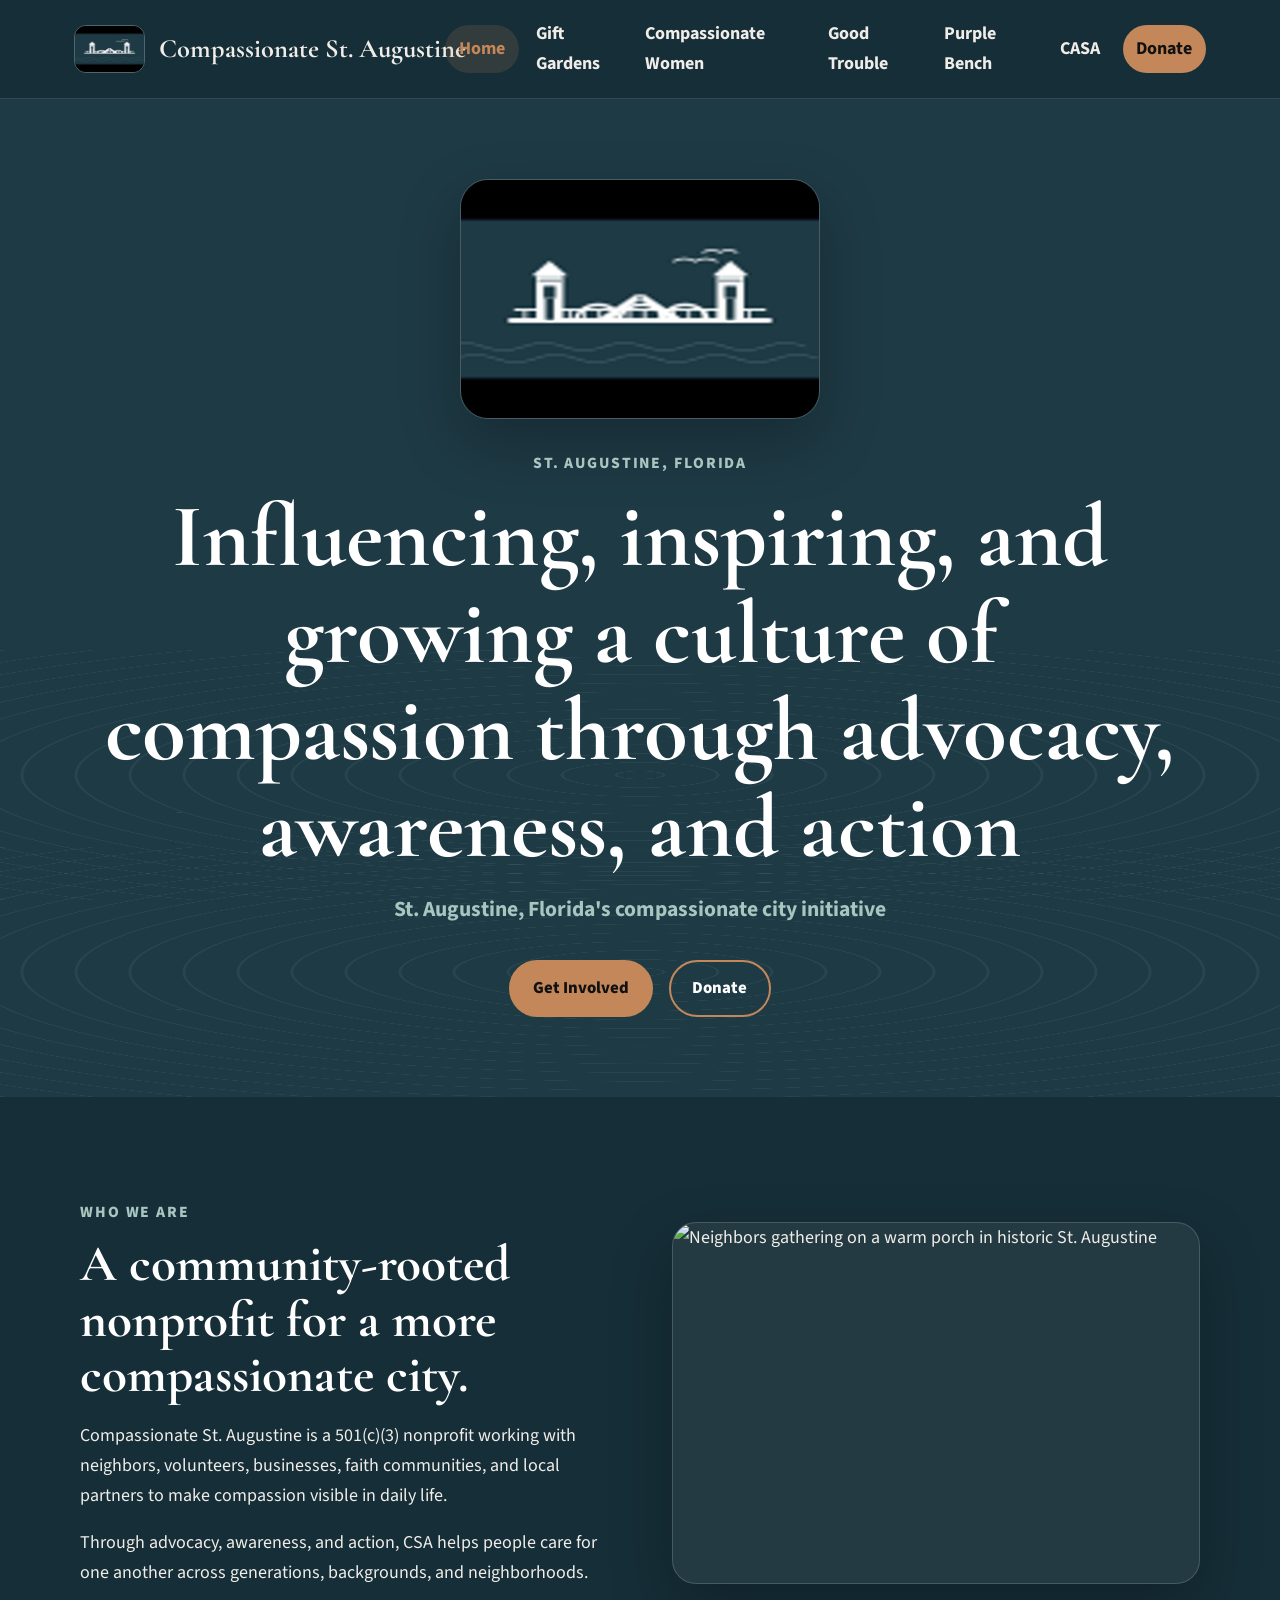
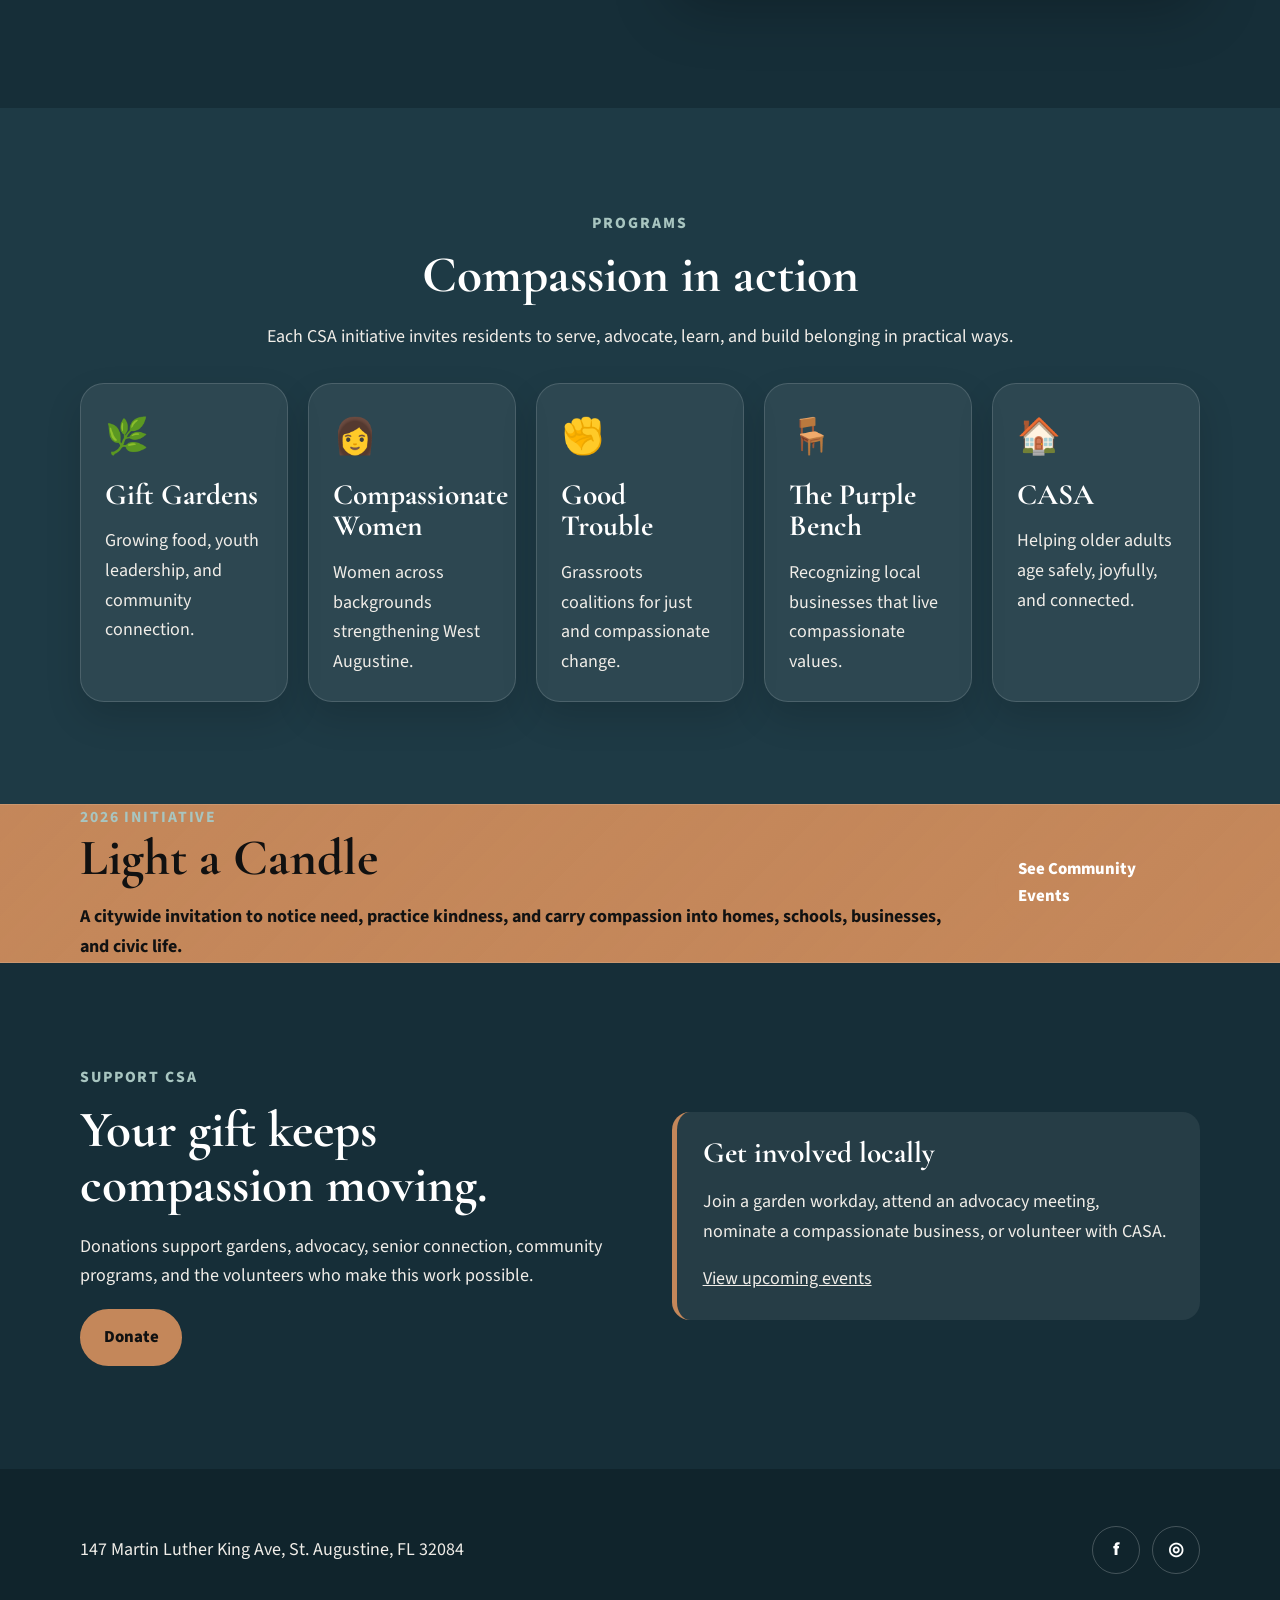
==== index.html @ 63dfb44f "Build CSA multi-page website Co-authored-by: sundasfatima0623-cyber <sundasfatima0623-cyber@users.no" ====
<!DOCTYPE html>
<html lang="en">
<head>
  <meta charset="UTF-8">
  <meta name="viewport" content="width=device-width, initial-scale=1.0">
  <meta name="description" content="Compassionate St. Augustine grows a culture of compassion through advocacy, awareness, and action in St. Augustine, Florida.">
  <title>Compassionate St. Augustine</title>
  <link rel="stylesheet" href="style.css">
</head>
<body>
  <header class="site-header">
    <nav class="nav" aria-label="Primary navigation">
      <a class="brand" href="index.html" aria-label="Compassionate St. Augustine home">
        <img src="assets/logo.jpeg" alt="Compassionate St. Augustine Bridge of Lions logo">
        <span>Compassionate St. Augustine</span>
      </a>
      <button class="nav-toggle" type="button" aria-expanded="false" aria-controls="primary-menu" aria-label="Open navigation menu">
        <span></span>
      </button>
      <ul class="nav-links" id="primary-menu">
        <li><a class="active" href="index.html" aria-current="page">Home</a></li>
        <li><a href="gift-gardens.html">Gift Gardens</a></li>
        <li><a href="compassionate-women.html">Compassionate Women</a></li>
        <li><a href="good-trouble.html">Good Trouble</a></li>
        <li><a href="purple-bench.html">Purple Bench</a></li>
        <li><a href="casa.html">CASA</a></li>
        <li><a class="donate-link" href="#donate">Donate</a></li>
      </ul>
    </nav>
  </header>

  <main>
    <section class="hero">
      <div class="hero-content fade-in" data-animate>
        <img class="hero-logo" src="assets/logo.jpeg" alt="White Bridge of Lions illustration for Compassionate St. Augustine">
        <p class="eyebrow">St. Augustine, Florida</p>
        <h1>Influencing, inspiring, and growing a culture of compassion through advocacy, awareness, and action</h1>
        <p class="subheading">St. Augustine, Florida's compassionate city initiative</p>
        <div class="button-row">
          <a class="button" href="#programs">Get Involved</a>
          <a class="button secondary" href="#donate">Donate</a>
        </div>
      </div>
    </section>

    <section class="section alt" id="about">
      <div class="section-inner two-column">
        <div class="fade-in" data-animate>
          <p class="eyebrow">Who We Are</p>
          <h2>A community-rooted nonprofit for a more compassionate city.</h2>
          <p>Compassionate St. Augustine is a 501(c)(3) nonprofit working with neighbors, volunteers, businesses, faith communities, and local partners to make compassion visible in daily life.</p>
          <p>Through advocacy, awareness, and action, CSA helps people care for one another across generations, backgrounds, and neighborhoods.</p>
        </div>
        <div class="photo-card fade-in" data-animate>
          <img src="https://picsum.photos/seed/st-augustine-porch/900/720" alt="Neighbors gathering on a warm porch in historic St. Augustine">
        </div>
      </div>
    </section>

    <section class="section" id="programs">
      <div class="section-inner">
        <div class="section-header center fade-in" data-animate>
          <p class="eyebrow">Programs</p>
          <h2>Compassion in action</h2>
          <p>Each CSA initiative invites residents to serve, advocate, learn, and build belonging in practical ways.</p>
        </div>
        <div class="card-grid program-grid">
          <a class="card fade-in" data-animate href="gift-gardens.html">
            <span class="icon" aria-hidden="true">🌿</span>
            <h3>Gift Gardens</h3>
            <p>Growing food, youth leadership, and community connection.</p>
          </a>
          <a class="card fade-in" data-animate href="compassionate-women.html">
            <span class="icon" aria-hidden="true">👩</span>
            <h3>Compassionate Women</h3>
            <p>Women across backgrounds strengthening West Augustine.</p>
          </a>
          <a class="card fade-in" data-animate href="good-trouble.html">
            <span class="icon" aria-hidden="true">✊</span>
            <h3>Good Trouble</h3>
            <p>Grassroots coalitions for just and compassionate change.</p>
          </a>
          <a class="card fade-in" data-animate href="purple-bench.html">
            <span class="icon" aria-hidden="true">🪑</span>
            <h3>The Purple Bench</h3>
            <p>Recognizing local businesses that live compassionate values.</p>
          </a>
          <a class="card fade-in" data-animate href="casa.html">
            <span class="icon" aria-hidden="true">🏠</span>
            <h3>CASA</h3>
            <p>Helping older adults age safely, joyfully, and connected.</p>
          </a>
        </div>
      </div>
    </section>

    <section class="banner ripple" aria-labelledby="candle-title">
      <div class="section-inner">
        <div>
          <p class="eyebrow">2026 Initiative</p>
          <h2 id="candle-title">Light a Candle</h2>
          <p>A citywide invitation to notice need, practice kindness, and carry compassion into homes, schools, businesses, and civic life.</p>
        </div>
        <a class="button secondary" href="events.html">See Community Events</a>
      </div>
    </section>

    <section class="section alt" id="donate">
      <div class="section-inner two-column">
        <div class="fade-in" data-animate>
          <p class="eyebrow">Support CSA</p>
          <h2>Your gift keeps compassion moving.</h2>
          <p>Donations support gardens, advocacy, senior connection, community programs, and the volunteers who make this work possible.</p>
          <a class="button" href="mailto:info@compassionatestaugustine.org?subject=I%20would%20like%20to%20donate">Donate</a>
        </div>
        <div class="info-panel fade-in" data-animate>
          <h3>Get involved locally</h3>
          <p>Join a garden workday, attend an advocacy meeting, nominate a compassionate business, or volunteer with CASA.</p>
          <a href="events.html">View upcoming events</a>
        </div>
      </div>
    </section>
  </main>

  <footer class="site-footer">
    <div class="footer-inner">
      <p>147 Martin Luther King Ave, St. Augustine, FL 32084</p>
      <div class="social-links" aria-label="Social media links">
        <a href="https://www.facebook.com/" aria-label="Facebook">f</a>
        <a href="https://www.instagram.com/" aria-label="Instagram">◎</a>
      </div>
    </div>
  </footer>

  <script src="script.js"></script>
</body>
</html>
---- style.css ----
@import url("https://fonts.googleapis.com/css2?family=Cormorant+Garamond:wght@600;700&family=Source+Sans+3:wght@400;600;700&display=swap");

:root {
  --primary: #1E3A45;
  --white: #FFFFFF;
  --accent-warm: #C4875A;
  --accent-light: #A8C5C0;
  --text-on-dark: #F0EDE8;
  --alternate: #162E38;
  --shadow: 0 24px 60px rgba(0, 0, 0, 0.25);
  --radius: 24px;
}

* {
  box-sizing: border-box;
}

html {
  scroll-behavior: smooth;
}

body {
  margin: 0;
  background: var(--primary);
  color: var(--text-on-dark);
  font-family: "Source Sans 3", Arial, sans-serif;
  font-size: 18px;
  line-height: 1.65;
}

body.nav-open {
  overflow: hidden;
}

img {
  display: block;
  max-width: 100%;
}

a {
  color: inherit;
}

a:focus-visible,
button:focus-visible {
  outline: 3px solid var(--accent-light);
  outline-offset: 4px;
}

.site-header {
  position: sticky;
  top: 0;
  z-index: 20;
  border-bottom: 1px solid rgba(255, 255, 255, 0.12);
  background: rgba(22, 46, 56, 0.94);
  backdrop-filter: blur(14px);
}

.nav {
  display: flex;
  align-items: center;
  justify-content: space-between;
  gap: 1.25rem;
  max-width: 1180px;
  min-height: 84px;
  margin: 0 auto;
  padding: 0.75rem 1.5rem;
}

.brand {
  display: inline-flex;
  align-items: center;
  gap: 0.85rem;
  min-width: 0;
  text-decoration: none;
}

.brand img {
  width: 72px;
  height: 48px;
  border: 1px solid rgba(255, 255, 255, 0.26);
  border-radius: 12px;
  object-fit: cover;
}

.brand span {
  font-family: "Cormorant Garamond", Georgia, serif;
  font-size: clamp(1.25rem, 2.2vw, 1.65rem);
  font-weight: 700;
  line-height: 1;
  white-space: nowrap;
}

.nav-toggle {
  display: none;
  min-width: 52px;
  min-height: 52px;
  border: 1px solid rgba(255, 255, 255, 0.24);
  border-radius: 999px;
  background: transparent;
  color: var(--white);
  cursor: pointer;
}

.nav-toggle span,
.nav-toggle::before,
.nav-toggle::after {
  display: block;
  width: 24px;
  height: 2px;
  margin: 5px auto;
  background: currentColor;
  content: "";
  transition: transform 180ms ease, opacity 180ms ease;
}

.nav-open .nav-toggle span {
  opacity: 0;
}

.nav-open .nav-toggle::before {
  transform: translateY(7px) rotate(45deg);
}

.nav-open .nav-toggle::after {
  transform: translateY(-7px) rotate(-45deg);
}

.nav-links {
  display: flex;
  align-items: center;
  justify-content: flex-end;
  gap: 0.25rem;
  margin: 0;
  padding: 0;
  list-style: none;
}

.nav-links a {
  display: inline-flex;
  align-items: center;
  min-height: 48px;
  padding: 0.45rem 0.85rem;
  border-radius: 999px;
  color: var(--text-on-dark);
  font-weight: 700;
  text-decoration: none;
  transition: background 180ms ease, color 180ms ease;
}

.nav-links a:hover,
.nav-links a.active {
  background: rgba(196, 135, 90, 0.16);
  color: var(--accent-warm);
}

.nav-links a.donate-link {
  margin-left: 0.35rem;
  background: var(--accent-warm);
  color: #111;
}

.nav-links a.donate-link:hover,
.nav-links a.donate-link.active {
  background: var(--accent-light);
  color: #10242c;
}

.hero,
.page-hero {
  position: relative;
  overflow: hidden;
  isolation: isolate;
}

.hero::before,
.page-hero::before,
.ripple::before {
  position: absolute;
  inset: auto -10% 0;
  z-index: -1;
  height: 250px;
  background:
    radial-gradient(ellipse at 20% 65%, rgba(168, 197, 192, 0.22) 0 2px, transparent 3px),
    repeating-radial-gradient(ellipse at center, transparent 0 22px, rgba(168, 197, 192, 0.13) 23px 25px, transparent 26px 54px);
  opacity: 0.6;
  content: "";
}

.hero {
  min-height: calc(100vh - 84px);
  display: grid;
  place-items: center;
  padding: 5rem 1.5rem;
  text-align: center;
}

.hero-content,
.page-hero-content,
.section-inner {
  width: min(1120px, calc(100% - 2rem));
  margin: 0 auto;
}

.hero-logo {
  width: min(360px, 76vw);
  margin: 0 auto 2rem;
  border: 1px solid rgba(255, 255, 255, 0.18);
  border-radius: 28px;
  box-shadow: var(--shadow);
}

h1,
h2,
h3 {
  margin: 0 0 1rem;
  color: var(--white);
  font-family: "Cormorant Garamond", Georgia, serif;
  font-weight: 700;
  line-height: 1.08;
}

h1 {
  font-size: clamp(2.75rem, 7vw, 6rem);
}

h2 {
  font-size: clamp(2.15rem, 4vw, 3.6rem);
}

h3 {
  font-size: clamp(1.45rem, 2.3vw, 2rem);
}

.eyebrow {
  margin: 0 0 0.75rem;
  color: var(--accent-light);
  font-size: 0.98rem;
  font-weight: 800;
  letter-spacing: 0.12em;
  text-transform: uppercase;
}

.lead {
  max-width: 820px;
  margin: 0 auto 1.5rem;
  font-size: clamp(1.2rem, 2.1vw, 1.55rem);
}

.subheading {
  margin: 0 auto 2rem;
  color: var(--accent-light);
  font-size: clamp(1.1rem, 2vw, 1.35rem);
  font-weight: 700;
}

.button-row {
  display: flex;
  flex-wrap: wrap;
  justify-content: center;
  gap: 1rem;
}

.button {
  display: inline-flex;
  align-items: center;
  justify-content: center;
  min-height: 52px;
  padding: 0.8rem 1.35rem;
  border: 2px solid var(--accent-warm);
  border-radius: 999px;
  background: var(--accent-warm);
  color: #111;
  font-size: 1.05rem;
  font-weight: 800;
  text-decoration: none;
  transition: transform 180ms ease, background 180ms ease, border-color 180ms ease;
}

.button:hover {
  transform: translateY(-2px);
  background: #d49769;
  border-color: #d49769;
}

.button.secondary {
  background: transparent;
  color: var(--white);
}

.button.secondary:hover {
  background: rgba(196, 135, 90, 0.14);
}

.section {
  position: relative;
  padding: clamp(4rem, 8vw, 7rem) 0;
}

.section.alt {
  background: var(--alternate);
}

.section-header {
  max-width: 780px;
  margin-bottom: 2rem;
}

.section-header.center {
  margin-inline: auto;
  text-align: center;
}

.two-column {
  display: grid;
  grid-template-columns: 1fr 1fr;
  gap: clamp(2rem, 5vw, 4rem);
  align-items: center;
}

.photo-card {
  overflow: hidden;
  min-height: 360px;
  border: 1px solid rgba(255, 255, 255, 0.16);
  border-radius: var(--radius);
  background: rgba(255, 255, 255, 0.06);
  box-shadow: var(--shadow);
}

.photo-card img {
  width: 100%;
  height: 100%;
  min-height: 360px;
  object-fit: cover;
}

.card-grid {
  display: grid;
  grid-template-columns: repeat(3, minmax(0, 1fr));
  gap: 1.25rem;
}

.program-grid {
  grid-template-columns: repeat(5, minmax(0, 1fr));
}

.card {
  display: block;
  min-height: 100%;
  padding: 1.5rem;
  border: 1px solid rgba(255, 255, 255, 0.14);
  border-radius: var(--radius);
  background: rgba(255, 255, 255, 0.065);
  color: var(--text-on-dark);
  text-decoration: none;
  box-shadow: 0 16px 36px rgba(0, 0, 0, 0.14);
  transition: transform 180ms ease, border-color 180ms ease, background 180ms ease;
}

.card:hover {
  transform: translateY(-4px);
  border-color: rgba(196, 135, 90, 0.75);
  background: rgba(255, 255, 255, 0.1);
}

.card .icon,
.stat-card .icon {
  display: block;
  margin-bottom: 0.75rem;
  font-size: 2.2rem;
}

.card p,
.stat-card p {
  margin: 0;
}

.banner {
  border-block: 1px solid rgba(255, 255, 255, 0.12);
  background:
    linear-gradient(135deg, rgba(196, 135, 90, 0.95), rgba(196, 135, 90, 0.72)),
    var(--accent-warm);
  color: #121212;
}

.banner .section-inner {
  display: flex;
  align-items: center;
  justify-content: space-between;
  gap: 2rem;
}

.banner h2,
.banner h3 {
  color: #111;
}

.banner p {
  margin: 0;
  font-weight: 700;
}

.page-hero {
  padding: clamp(5rem, 10vw, 8rem) 0;
  background:
    linear-gradient(rgba(30, 58, 69, 0.76), rgba(30, 58, 69, 0.92)),
    var(--hero-image, url("https://picsum.photos/seed/st-augustine/1600/900")) center / cover;
}

.page-hero-content {
  max-width: 980px;
}

.page-hero .lead {
  margin-left: 0;
}

.list {
  display: grid;
  gap: 0.85rem;
  margin: 1.5rem 0 0;
  padding: 0;
  list-style: none;
}

.list li {
  padding-left: 1.8rem;
  position: relative;
}

.list li::before {
  position: absolute;
  left: 0;
  color: var(--accent-warm);
  content: "•";
  font-size: 1.5rem;
  line-height: 1;
}

.info-panel {
  padding: 1.6rem;
  border-left: 5px solid var(--accent-warm);
  border-radius: 18px;
  background: rgba(255, 255, 255, 0.07);
}

.stat-grid {
  display: grid;
  grid-template-columns: repeat(3, minmax(0, 1fr));
  gap: 1.25rem;
  margin-top: 2rem;
}

.stat-card {
  padding: 1.7rem;
  border: 1px solid rgba(168, 197, 192, 0.34);
  border-radius: var(--radius);
  background: rgba(22, 46, 56, 0.8);
  text-align: center;
}

.event-list {
  display: grid;
  gap: 1.25rem;
}

.event {
  display: grid;
  grid-template-columns: minmax(120px, 180px) 1fr auto;
  gap: 1.25rem;
  align-items: center;
  padding: 1.5rem;
  border: 1px solid rgba(255, 255, 255, 0.14);
  border-radius: var(--radius);
  background: rgba(255, 255, 255, 0.065);
}

.event-date {
  color: var(--accent-light);
  font-weight: 800;
  text-transform: uppercase;
}

.event h3 {
  margin-bottom: 0.35rem;
}

.event-time {
  color: var(--white);
  font-weight: 800;
}

.event p {
  margin: 0.2rem 0;
}

.event .button {
  white-space: nowrap;
}

.donor-tier {
  border-top: 4px solid var(--accent-warm);
}

.warm-note {
  padding: 1.25rem;
  border: 1px solid rgba(196, 135, 90, 0.4);
  border-radius: 18px;
  background: rgba(196, 135, 90, 0.12);
}

.list-inline {
  display: flex;
  flex-wrap: wrap;
  gap: 0.75rem;
  margin: 1rem 0 0;
  padding: 0;
  list-style: none;
}

.list-inline li {
  padding: 0.55rem 0.85rem;
  border: 1px solid rgba(168, 197, 192, 0.32);
  border-radius: 999px;
  color: var(--white);
  font-weight: 700;
}

.site-footer {
  padding: 3rem 1.5rem;
  background: #10242c;
  color: var(--text-on-dark);
}

.footer-inner {
  display: flex;
  align-items: center;
  justify-content: space-between;
  gap: 1.5rem;
  width: min(1120px, 100%);
  margin: 0 auto;
}

.social-links {
  display: flex;
  gap: 0.75rem;
}

.social-links a {
  display: inline-flex;
  align-items: center;
  justify-content: center;
  width: 48px;
  height: 48px;
  border: 1px solid rgba(255, 255, 255, 0.22);
  border-radius: 50%;
  color: var(--white);
  font-weight: 800;
  text-decoration: none;
}

.social-links a:hover {
  background: var(--accent-warm);
  color: #111;
}

.fade-in {
  opacity: 0;
  transform: translateY(24px);
  transition: opacity 700ms ease, transform 700ms ease;
}

.fade-in.visible {
  opacity: 1;
  transform: translateY(0);
}

@media (prefers-reduced-motion: reduce) {
  *,
  *::before,
  *::after {
    scroll-behavior: auto !important;
    transition: none !important;
  }

  .fade-in {
    opacity: 1;
    transform: none;
  }
}

@media (max-width: 1080px) {
  .program-grid,
  .card-grid {
    grid-template-columns: repeat(2, minmax(0, 1fr));
  }
}

@media (max-width: 900px) {
  .nav-toggle {
    display: inline-block;
  }

  .nav-links {
    position: fixed;
    inset: 84px 0 auto;
    display: none;
    flex-direction: column;
    align-items: stretch;
    padding: 1rem 1.5rem 2rem;
    background: rgba(22, 46, 56, 0.985);
    box-shadow: 0 28px 40px rgba(0, 0, 0, 0.26);
  }

  .nav-open .nav-links {
    display: flex;
  }

  .nav-links a {
    justify-content: center;
  }

  .nav-links a.donate-link {
    margin-left: 0;
  }

  .two-column,
  .stat-grid,
  .event,
  .footer-inner {
    grid-template-columns: 1fr;
  }

  .banner .section-inner,
  .footer-inner {
    flex-direction: column;
    align-items: flex-start;
  }

  .event {
    align-items: start;
  }
}

@media (max-width: 640px) {
  .nav {
    padding-inline: 1rem;
  }

  .brand span {
    white-space: normal;
  }

  .program-grid,
  .card-grid {
    grid-template-columns: 1fr;
  }

  .button-row {
    align-items: stretch;
    flex-direction: column;
  }

  .button {
    width: 100%;
  }
}
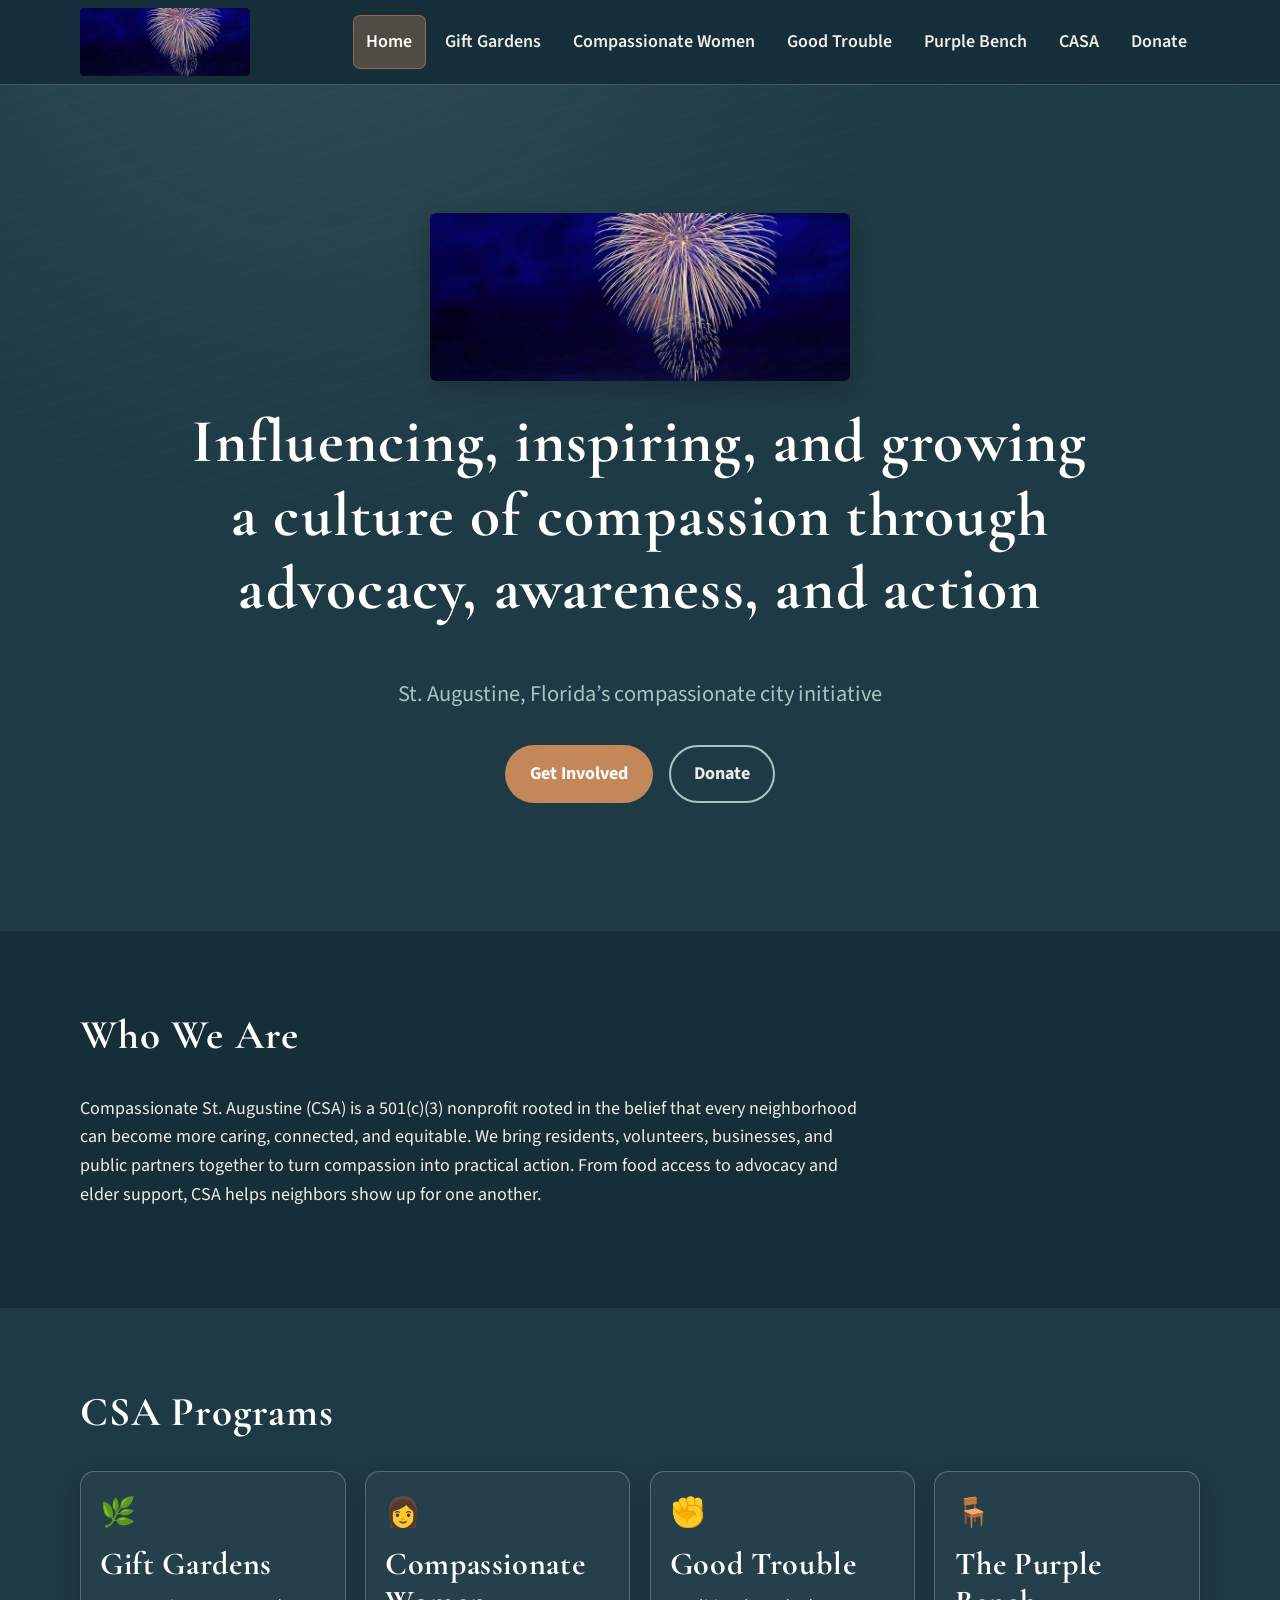
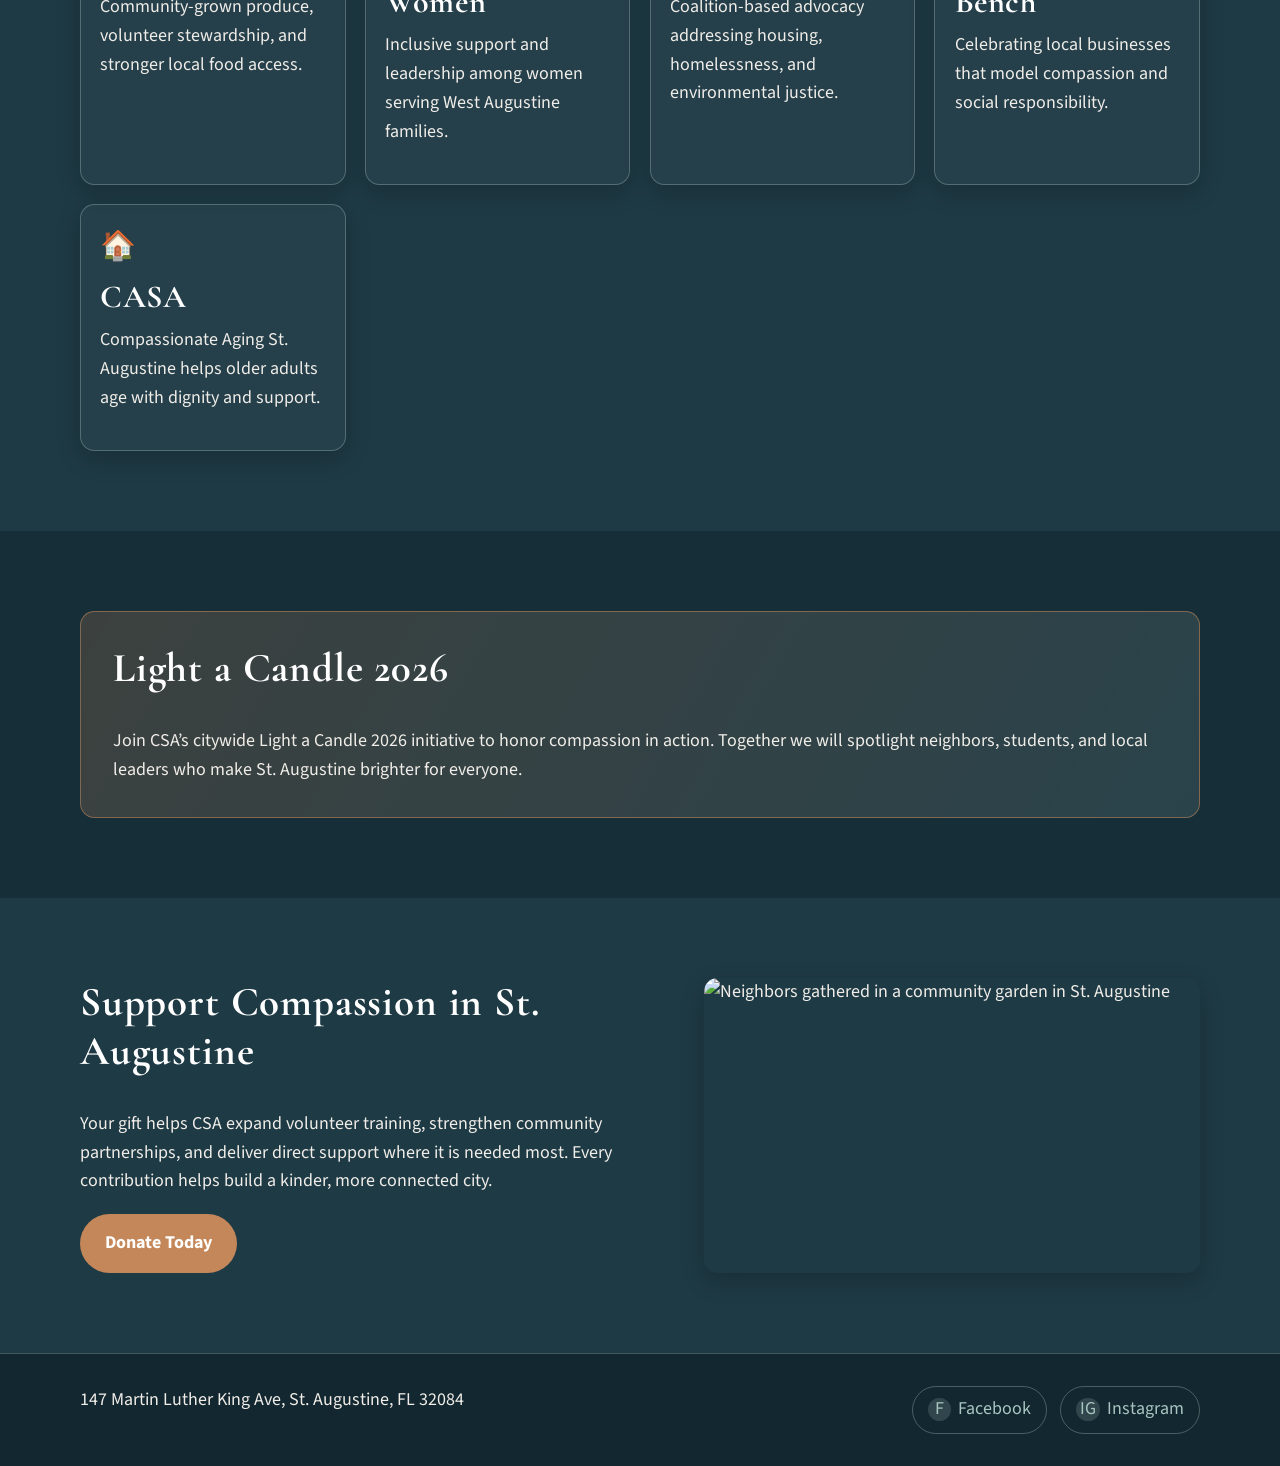
==== commit c03c30e2: "Build CSA multi-page nonprofit website Co-authored-by: sundasfatima0623-cyber <sundasfatima0623-cybe" ====
--- a/index.html
+++ b/index.html
@@ -1,137 +1,208 @@
-<!DOCTYPE html>
+<!doctype html>
 <html lang="en">
-<head>
-  <meta charset="UTF-8">
-  <meta name="viewport" content="width=device-width, initial-scale=1.0">
-  <meta name="description" content="Compassionate St. Augustine grows a culture of compassion through advocacy, awareness, and action in St. Augustine, Florida.">
-  <title>Compassionate St. Augustine</title>
-  <link rel="stylesheet" href="style.css">
-</head>
-<body>
-  <header class="site-header">
-    <nav class="nav" aria-label="Primary navigation">
-      <a class="brand" href="index.html" aria-label="Compassionate St. Augustine home">
-        <img src="assets/logo.jpeg" alt="Compassionate St. Augustine Bridge of Lions logo">
-        <span>Compassionate St. Augustine</span>
-      </a>
-      <button class="nav-toggle" type="button" aria-expanded="false" aria-controls="primary-menu" aria-label="Open navigation menu">
-        <span></span>
-      </button>
-      <ul class="nav-links" id="primary-menu">
-        <li><a class="active" href="index.html" aria-current="page">Home</a></li>
-        <li><a href="gift-gardens.html">Gift Gardens</a></li>
-        <li><a href="compassionate-women.html">Compassionate Women</a></li>
-        <li><a href="good-trouble.html">Good Trouble</a></li>
-        <li><a href="purple-bench.html">Purple Bench</a></li>
-        <li><a href="casa.html">CASA</a></li>
-        <li><a class="donate-link" href="#donate">Donate</a></li>
-      </ul>
-    </nav>
-  </header>
-
-  <main>
-    <section class="hero">
-      <div class="hero-content fade-in" data-animate>
-        <img class="hero-logo" src="assets/logo.jpeg" alt="White Bridge of Lions illustration for Compassionate St. Augustine">
-        <p class="eyebrow">St. Augustine, Florida</p>
-        <h1>Influencing, inspiring, and growing a culture of compassion through advocacy, awareness, and action</h1>
-        <p class="subheading">St. Augustine, Florida's compassionate city initiative</p>
-        <div class="button-row">
-          <a class="button" href="#programs">Get Involved</a>
-          <a class="button secondary" href="#donate">Donate</a>
-        </div>
+  <head>
+    <meta charset="utf-8" />
+    <meta name="viewport" content="width=device-width, initial-scale=1" />
+    <title>Compassionate St. Augustine | Home</title>
+    <meta
+      name="description"
+      content="Compassionate St. Augustine influences and grows a culture of compassion through advocacy, awareness, and action."
+    />
+    <link rel="preconnect" href="https://fonts.googleapis.com" />
+    <link rel="preconnect" href="https://fonts.gstatic.com" crossorigin />
+    <link
+      href="https://fonts.googleapis.com/css2?family=Cormorant+Garamond:wght@500;600;700&family=Source+Sans+3:wght@400;600;700&display=swap"
+      rel="stylesheet"
+    />
+    <link rel="stylesheet" href="style.css" />
+  </head>
+  <body>
+    <a class="skip-link" href="#main-content">Skip to main content</a>
+    <header class="site-header">
+      <div class="container nav-wrap">
+        <a class="logo-link" href="index.html">
+          <img
+            src="assets/logo.jpeg"
+            alt="Compassionate St. Augustine Bridge of Lions logo"
+          />
+        </a>
+        <button
+          class="nav-toggle"
+          type="button"
+          aria-expanded="false"
+          aria-controls="site-navigation"
+          aria-label="Open navigation menu"
+        >
+          &#9776;
+        </button>
+        <nav class="site-nav" id="site-navigation" aria-label="Primary">
+          <ul class="nav-links">
+            <li><a data-page="index.html" href="index.html">Home</a></li>
+            <li>
+              <a data-page="gift-gardens.html" href="gift-gardens.html"
+                >Gift Gardens</a
+              >
+            </li>
+            <li>
+              <a
+                data-page="compassionate-women.html"
+                href="compassionate-women.html"
+                >Compassionate Women</a
+              >
+            </li>
+            <li>
+              <a data-page="good-trouble.html" href="good-trouble.html"
+                >Good Trouble</a
+              >
+            </li>
+            <li>
+              <a data-page="purple-bench.html" href="purple-bench.html"
+                >Purple Bench</a
+              >
+            </li>
+            <li><a data-page="casa.html" href="casa.html">CASA</a></li>
+            <li><a href="index.html#donate">Donate</a></li>
+          </ul>
+        </nav>
       </div>
-    </section>
-
-    <section class="section alt" id="about">
-      <div class="section-inner two-column">
-        <div class="fade-in" data-animate>
-          <p class="eyebrow">Who We Are</p>
-          <h2>A community-rooted nonprofit for a more compassionate city.</h2>
-          <p>Compassionate St. Augustine is a 501(c)(3) nonprofit working with neighbors, volunteers, businesses, faith communities, and local partners to make compassion visible in daily life.</p>
-          <p>Through advocacy, awareness, and action, CSA helps people care for one another across generations, backgrounds, and neighborhoods.</p>
-        </div>
-        <div class="photo-card fade-in" data-animate>
-          <img src="https://picsum.photos/seed/st-augustine-porch/900/720" alt="Neighbors gathering on a warm porch in historic St. Augustine">
+    </header>
+
+    <main id="main-content">
+      <section class="hero reveal">
+        <div class="container hero-content">
+          <img
+            class="hero-logo"
+            src="assets/logo.jpeg"
+            alt="Bridge of Lions logo with birds for Compassionate St. Augustine"
+          />
+          <h1>
+            Influencing, inspiring, and growing a culture of compassion through
+            advocacy, awareness, and action
+          </h1>
+          <p class="hero-subheading">
+            St. Augustine, Florida&#8217;s compassionate city initiative
+          </p>
+          <div class="cta-group">
+            <a class="btn btn-primary" href="events.html">Get Involved</a>
+            <a class="btn btn-secondary" href="#donate">Donate</a>
+          </div>
+        </div>
+      </section>
+
+      <section class="section-alt reveal">
+        <div class="container">
+          <h2>Who We Are</h2>
+          <p class="intro-text">
+            Compassionate St. Augustine (CSA) is a 501(c)(3) nonprofit rooted in
+            the belief that every neighborhood can become more caring, connected,
+            and equitable. We bring residents, volunteers, businesses, and public
+            partners together to turn compassion into practical action. From food
+            access to advocacy and elder support, CSA helps neighbors show up for
+            one another.
+          </p>
+        </div>
+      </section>
+
+      <section id="programs" class="reveal">
+        <div class="container">
+          <h2>CSA Programs</h2>
+          <div class="program-grid">
+            <a class="card program-card" href="gift-gardens.html">
+              <p class="program-icon" aria-hidden="true">&#127807;</p>
+              <h3>Gift Gardens</h3>
+              <p>
+                Community-grown produce, volunteer stewardship, and stronger
+                local food access.
+              </p>
+            </a>
+            <a class="card program-card" href="compassionate-women.html">
+              <p class="program-icon" aria-hidden="true">&#128105;</p>
+              <h3>Compassionate Women</h3>
+              <p>
+                Inclusive support and leadership among women serving West
+                Augustine families.
+              </p>
+            </a>
+            <a class="card program-card" href="good-trouble.html">
+              <p class="program-icon" aria-hidden="true">&#9994;</p>
+              <h3>Good Trouble</h3>
+              <p>
+                Coalition-based advocacy addressing housing, homelessness, and
+                environmental justice.
+              </p>
+            </a>
+            <a class="card program-card" href="purple-bench.html">
+              <p class="program-icon" aria-hidden="true">&#129681;</p>
+              <h3>The Purple Bench</h3>
+              <p>
+                Celebrating local businesses that model compassion and social
+                responsibility.
+              </p>
+            </a>
+            <a class="card program-card" href="casa.html">
+              <p class="program-icon" aria-hidden="true">&#127968;</p>
+              <h3>CASA</h3>
+              <p>
+                Compassionate Aging St. Augustine helps older adults age with
+                dignity and support.
+              </p>
+            </a>
+          </div>
+        </div>
+      </section>
+
+      <section class="section-alt reveal">
+        <div class="container">
+          <div class="initiative-banner">
+            <h2>Light a Candle 2026</h2>
+            <p>
+              Join CSA&#8217;s citywide Light a Candle 2026 initiative to honor
+              compassion in action. Together we will spotlight neighbors,
+              students, and local leaders who make St. Augustine brighter for
+              everyone.
+            </p>
+          </div>
+        </div>
+      </section>
+
+      <section id="donate" class="reveal">
+        <div class="container content-layout">
+          <div>
+            <h2>Support Compassion in St. Augustine</h2>
+            <p>
+              Your gift helps CSA expand volunteer training, strengthen community
+              partnerships, and deliver direct support where it is needed most.
+              Every contribution helps build a kinder, more connected city.
+            </p>
+            <a class="btn btn-primary" href="events.html">Donate Today</a>
+          </div>
+          <img
+            class="section-image"
+            src="https://picsum.photos/seed/csa-home-community/900/620"
+            alt="Neighbors gathered in a community garden in St. Augustine"
+          />
+        </div>
+      </section>
+    </main>
+
+    <footer class="site-footer">
+      <div class="container footer-grid">
+        <p>
+          147 Martin Luther King Ave, St. Augustine, FL 32084
+        </p>
+        <div class="social-links">
+          <a href="https://facebook.com" aria-label="Visit CSA on Facebook">
+            <span class="social-icon" aria-hidden="true">F</span>
+            Facebook
+          </a>
+          <a href="https://instagram.com" aria-label="Visit CSA on Instagram">
+            <span class="social-icon" aria-hidden="true">IG</span>
+            Instagram
+          </a>
         </div>
       </div>
-    </section>
-
-    <section class="section" id="programs">
-      <div class="section-inner">
-        <div class="section-header center fade-in" data-animate>
-          <p class="eyebrow">Programs</p>
-          <h2>Compassion in action</h2>
-          <p>Each CSA initiative invites residents to serve, advocate, learn, and build belonging in practical ways.</p>
-        </div>
-        <div class="card-grid program-grid">
-          <a class="card fade-in" data-animate href="gift-gardens.html">
-            <span class="icon" aria-hidden="true">🌿</span>
-            <h3>Gift Gardens</h3>
-            <p>Growing food, youth leadership, and community connection.</p>
-          </a>
-          <a class="card fade-in" data-animate href="compassionate-women.html">
-            <span class="icon" aria-hidden="true">👩</span>
-            <h3>Compassionate Women</h3>
-            <p>Women across backgrounds strengthening West Augustine.</p>
-          </a>
-          <a class="card fade-in" data-animate href="good-trouble.html">
-            <span class="icon" aria-hidden="true">✊</span>
-            <h3>Good Trouble</h3>
-            <p>Grassroots coalitions for just and compassionate change.</p>
-          </a>
-          <a class="card fade-in" data-animate href="purple-bench.html">
-            <span class="icon" aria-hidden="true">🪑</span>
-            <h3>The Purple Bench</h3>
-            <p>Recognizing local businesses that live compassionate values.</p>
-          </a>
-          <a class="card fade-in" data-animate href="casa.html">
-            <span class="icon" aria-hidden="true">🏠</span>
-            <h3>CASA</h3>
-            <p>Helping older adults age safely, joyfully, and connected.</p>
-          </a>
-        </div>
-      </div>
-    </section>
-
-    <section class="banner ripple" aria-labelledby="candle-title">
-      <div class="section-inner">
-        <div>
-          <p class="eyebrow">2026 Initiative</p>
-          <h2 id="candle-title">Light a Candle</h2>
-          <p>A citywide invitation to notice need, practice kindness, and carry compassion into homes, schools, businesses, and civic life.</p>
-        </div>
-        <a class="button secondary" href="events.html">See Community Events</a>
-      </div>
-    </section>
-
-    <section class="section alt" id="donate">
-      <div class="section-inner two-column">
-        <div class="fade-in" data-animate>
-          <p class="eyebrow">Support CSA</p>
-          <h2>Your gift keeps compassion moving.</h2>
-          <p>Donations support gardens, advocacy, senior connection, community programs, and the volunteers who make this work possible.</p>
-          <a class="button" href="mailto:info@compassionatestaugustine.org?subject=I%20would%20like%20to%20donate">Donate</a>
-        </div>
-        <div class="info-panel fade-in" data-animate>
-          <h3>Get involved locally</h3>
-          <p>Join a garden workday, attend an advocacy meeting, nominate a compassionate business, or volunteer with CASA.</p>
-          <a href="events.html">View upcoming events</a>
-        </div>
-      </div>
-    </section>
-  </main>
-
-  <footer class="site-footer">
-    <div class="footer-inner">
-      <p>147 Martin Luther King Ave, St. Augustine, FL 32084</p>
-      <div class="social-links" aria-label="Social media links">
-        <a href="https://www.facebook.com/" aria-label="Facebook">f</a>
-        <a href="https://www.instagram.com/" aria-label="Instagram">◎</a>
-      </div>
-    </div>
-  </footer>
-
-  <script src="script.js"></script>
-</body>
+    </footer>
+
+    <script src="script.js"></script>
+  </body>
 </html>
--- a/style.css
+++ b/style.css
@@ -1,17 +1,17 @@
-@import url("https://fonts.googleapis.com/css2?family=Cormorant+Garamond:wght@600;700&family=Source+Sans+3:wght@400;600;700&display=swap");
-
 :root {
-  --primary: #1E3A45;
-  --white: #FFFFFF;
-  --accent-warm: #C4875A;
-  --accent-light: #A8C5C0;
-  --text-on-dark: #F0EDE8;
-  --alternate: #162E38;
-  --shadow: 0 24px 60px rgba(0, 0, 0, 0.25);
-  --radius: 24px;
-}
-
-* {
+  --bg-primary: #1e3a45;
+  --bg-secondary: #162e38;
+  --white: #ffffff;
+  --accent-warm: #c4875a;
+  --accent-light: #a8c5c0;
+  --text-on-dark: #f0ede8;
+  --container-width: 1120px;
+  --shadow-soft: 0 8px 24px rgba(0, 0, 0, 0.2);
+}
+
+*,
+*::before,
+*::after {
   box-sizing: border-box;
 }
 
@@ -21,647 +21,501 @@
 
 body {
   margin: 0;
-  background: var(--primary);
+  min-height: 100vh;
+  background: var(--bg-primary);
   color: var(--text-on-dark);
-  font-family: "Source Sans 3", Arial, sans-serif;
+  font-family: "Source Sans 3", sans-serif;
   font-size: 18px;
-  line-height: 1.65;
-}
-
-body.nav-open {
-  overflow: hidden;
+  line-height: 1.6;
+  position: relative;
+}
+
+body::before {
+  content: "";
+  position: fixed;
+  inset: 0;
+  pointer-events: none;
+  background:
+    radial-gradient(circle at 25% -10%, rgba(168, 197, 192, 0.14), transparent 45%),
+    repeating-linear-gradient(
+      -15deg,
+      transparent 0 18px,
+      rgba(255, 255, 255, 0.02) 18px 19px
+    );
+  z-index: -1;
+}
+
+h1,
+h2,
+h3,
+h4 {
+  font-family: "Cormorant Garamond", serif;
+  line-height: 1.2;
+  letter-spacing: 0.02em;
+  margin-top: 0;
+  color: var(--white);
+}
+
+h1 {
+  font-size: clamp(2.2rem, 4.8vw, 4.1rem);
+}
+
+h2 {
+  font-size: clamp(1.9rem, 3.2vw, 2.7rem);
+}
+
+h3 {
+  font-size: clamp(1.5rem, 2.5vw, 2rem);
+}
+
+p {
+  margin-top: 0;
+}
+
+a {
+  color: var(--accent-light);
+  text-underline-offset: 0.2rem;
+}
+
+a:hover {
+  color: var(--white);
 }
 
 img {
+  max-width: 100%;
   display: block;
-  max-width: 100%;
-}
-
-a {
-  color: inherit;
-}
-
-a:focus-visible,
-button:focus-visible {
-  outline: 3px solid var(--accent-light);
-  outline-offset: 4px;
+}
+
+.container {
+  width: min(var(--container-width), 92%);
+  margin: 0 auto;
+}
+
+.skip-link {
+  position: absolute;
+  left: 0.75rem;
+  top: -120px;
+  z-index: 2000;
+  background: var(--accent-warm);
+  color: var(--white);
+  padding: 0.7rem 1rem;
+  font-weight: 700;
+  border-radius: 0.5rem;
+  text-decoration: none;
+}
+
+.skip-link:focus {
+  top: 0.75rem;
 }
 
 .site-header {
   position: sticky;
   top: 0;
-  z-index: 20;
-  border-bottom: 1px solid rgba(255, 255, 255, 0.12);
-  background: rgba(22, 46, 56, 0.94);
-  backdrop-filter: blur(14px);
-}
-
-.nav {
+  z-index: 1000;
+  backdrop-filter: blur(8px);
+  background: rgba(22, 46, 56, 0.95);
+  border-bottom: 1px solid rgba(168, 197, 192, 0.3);
+}
+
+.nav-wrap {
+  min-height: 84px;
   display: flex;
   align-items: center;
   justify-content: space-between;
   gap: 1.25rem;
-  max-width: 1180px;
-  min-height: 84px;
-  margin: 0 auto;
-  padding: 0.75rem 1.5rem;
-}
-
-.brand {
+}
+
+.logo-link {
   display: inline-flex;
   align-items: center;
-  gap: 0.85rem;
-  min-width: 0;
+}
+
+.logo-link img {
+  width: 170px;
+  height: auto;
+  border-radius: 0.25rem;
+}
+
+.site-nav {
+  margin-left: auto;
+}
+
+.nav-links {
+  list-style: none;
+  margin: 0;
+  padding: 0;
+  display: flex;
+  align-items: center;
+  gap: 0.4rem;
+}
+
+.nav-links a {
   text-decoration: none;
-}
-
-.brand img {
-  width: 72px;
-  height: 48px;
-  border: 1px solid rgba(255, 255, 255, 0.26);
-  border-radius: 12px;
-  object-fit: cover;
-}
-
-.brand span {
-  font-family: "Cormorant Garamond", Georgia, serif;
-  font-size: clamp(1.25rem, 2.2vw, 1.65rem);
-  font-weight: 700;
-  line-height: 1;
-  white-space: nowrap;
+  color: var(--text-on-dark);
+  font-weight: 600;
+  padding: 0.7rem 0.8rem;
+  border-radius: 0.45rem;
+  display: inline-flex;
+  align-items: center;
+  min-height: 48px;
+}
+
+.nav-links a:hover,
+.nav-links a:focus-visible {
+  background: rgba(168, 197, 192, 0.18);
+}
+
+.nav-links a.is-active {
+  color: var(--white);
+  background: rgba(196, 135, 90, 0.34);
+  border: 1px solid rgba(196, 135, 90, 0.55);
 }
 
 .nav-toggle {
   display: none;
-  min-width: 52px;
-  min-height: 52px;
-  border: 1px solid rgba(255, 255, 255, 0.24);
-  border-radius: 999px;
+  border: 1px solid rgba(240, 237, 232, 0.4);
+  color: var(--text-on-dark);
   background: transparent;
-  color: var(--white);
+  min-height: 48px;
+  min-width: 48px;
+  border-radius: 0.45rem;
   cursor: pointer;
-}
-
-.nav-toggle span,
-.nav-toggle::before,
-.nav-toggle::after {
-  display: block;
-  width: 24px;
-  height: 2px;
-  margin: 5px auto;
-  background: currentColor;
-  content: "";
-  transition: transform 180ms ease, opacity 180ms ease;
-}
-
-.nav-open .nav-toggle span {
-  opacity: 0;
-}
-
-.nav-open .nav-toggle::before {
-  transform: translateY(7px) rotate(45deg);
-}
-
-.nav-open .nav-toggle::after {
-  transform: translateY(-7px) rotate(-45deg);
-}
-
-.nav-links {
-  display: flex;
-  align-items: center;
-  justify-content: flex-end;
-  gap: 0.25rem;
-  margin: 0;
-  padding: 0;
-  list-style: none;
-}
-
-.nav-links a {
-  display: inline-flex;
-  align-items: center;
-  min-height: 48px;
-  padding: 0.45rem 0.85rem;
-  border-radius: 999px;
-  color: var(--text-on-dark);
-  font-weight: 700;
-  text-decoration: none;
-  transition: background 180ms ease, color 180ms ease;
-}
-
-.nav-links a:hover,
-.nav-links a.active {
-  background: rgba(196, 135, 90, 0.16);
-  color: var(--accent-warm);
-}
-
-.nav-links a.donate-link {
-  margin-left: 0.35rem;
-  background: var(--accent-warm);
-  color: #111;
-}
-
-.nav-links a.donate-link:hover,
-.nav-links a.donate-link.active {
-  background: var(--accent-light);
-  color: #10242c;
-}
-
-.hero,
-.page-hero {
-  position: relative;
-  overflow: hidden;
-  isolation: isolate;
-}
-
-.hero::before,
-.page-hero::before,
-.ripple::before {
-  position: absolute;
-  inset: auto -10% 0;
-  z-index: -1;
-  height: 250px;
-  background:
-    radial-gradient(ellipse at 20% 65%, rgba(168, 197, 192, 0.22) 0 2px, transparent 3px),
-    repeating-radial-gradient(ellipse at center, transparent 0 22px, rgba(168, 197, 192, 0.13) 23px 25px, transparent 26px 54px);
-  opacity: 0.6;
-  content: "";
+  font-size: 1.6rem;
 }
 
 .hero {
-  min-height: calc(100vh - 84px);
-  display: grid;
-  place-items: center;
-  padding: 5rem 1.5rem;
+  padding: clamp(4rem, 10vw, 8rem) 0;
+}
+
+.hero-content {
+  max-width: 900px;
+  margin: 0 auto;
   text-align: center;
 }
 
-.hero-content,
-.page-hero-content,
-.section-inner {
-  width: min(1120px, calc(100% - 2rem));
-  margin: 0 auto;
-}
-
 .hero-logo {
-  width: min(360px, 76vw);
-  margin: 0 auto 2rem;
-  border: 1px solid rgba(255, 255, 255, 0.18);
-  border-radius: 28px;
-  box-shadow: var(--shadow);
-}
-
-h1,
-h2,
-h3 {
-  margin: 0 0 1rem;
-  color: var(--white);
-  font-family: "Cormorant Garamond", Georgia, serif;
-  font-weight: 700;
-  line-height: 1.08;
-}
-
-h1 {
-  font-size: clamp(2.75rem, 7vw, 6rem);
-}
-
-h2 {
-  font-size: clamp(2.15rem, 4vw, 3.6rem);
-}
-
-h3 {
-  font-size: clamp(1.45rem, 2.3vw, 2rem);
-}
-
-.eyebrow {
-  margin: 0 0 0.75rem;
+  width: min(420px, 75vw);
+  border-radius: 0.4rem;
+  margin: 0 auto 1.5rem;
+  box-shadow: var(--shadow-soft);
+}
+
+.hero-subheading {
+  font-size: clamp(1.1rem, 2vw, 1.4rem);
   color: var(--accent-light);
-  font-size: 0.98rem;
-  font-weight: 800;
-  letter-spacing: 0.12em;
-  text-transform: uppercase;
-}
-
-.lead {
-  max-width: 820px;
-  margin: 0 auto 1.5rem;
-  font-size: clamp(1.2rem, 2.1vw, 1.55rem);
-}
-
-.subheading {
-  margin: 0 auto 2rem;
-  color: var(--accent-light);
-  font-size: clamp(1.1rem, 2vw, 1.35rem);
-  font-weight: 700;
-}
-
-.button-row {
+  margin-bottom: 2rem;
+}
+
+.cta-group {
   display: flex;
   flex-wrap: wrap;
   justify-content: center;
   gap: 1rem;
 }
 
-.button {
+.btn {
+  min-height: 48px;
+  padding: 0.8rem 1.45rem;
+  border-radius: 999px;
+  border: 2px solid transparent;
+  font-weight: 700;
   display: inline-flex;
   align-items: center;
   justify-content: center;
-  min-height: 52px;
-  padding: 0.8rem 1.35rem;
-  border: 2px solid var(--accent-warm);
+  text-decoration: none;
+  transition: transform 0.2s ease, box-shadow 0.2s ease;
+}
+
+.btn:hover,
+.btn:focus-visible {
+  transform: translateY(-2px);
+  box-shadow: 0 10px 18px rgba(0, 0, 0, 0.22);
+}
+
+.btn-primary {
+  background: var(--accent-warm);
+  color: var(--white);
+}
+
+.btn-primary:hover,
+.btn-primary:focus-visible {
+  color: var(--white);
+}
+
+.btn-secondary {
+  background: transparent;
+  color: var(--text-on-dark);
+  border-color: var(--accent-light);
+}
+
+.btn-secondary:hover,
+.btn-secondary:focus-visible {
+  color: var(--white);
+}
+
+section {
+  padding: clamp(3rem, 8vw, 5rem) 0;
+}
+
+.section-alt {
+  background: var(--bg-secondary);
+}
+
+.intro-text {
+  max-width: 780px;
+}
+
+.program-grid,
+.three-col-grid,
+.four-col-grid,
+.event-grid {
+  display: grid;
+  gap: 1.2rem;
+}
+
+.program-grid {
+  grid-template-columns: repeat(auto-fit, minmax(220px, 1fr));
+}
+
+.three-col-grid {
+  grid-template-columns: repeat(auto-fit, minmax(240px, 1fr));
+}
+
+.four-col-grid {
+  grid-template-columns: repeat(auto-fit, minmax(200px, 1fr));
+}
+
+.event-grid {
+  grid-template-columns: repeat(auto-fit, minmax(270px, 1fr));
+}
+
+.card {
+  border: 1px solid rgba(168, 197, 192, 0.35);
+  border-radius: 0.9rem;
+  padding: 1.2rem;
+  background: rgba(255, 255, 255, 0.03);
+  box-shadow: var(--shadow-soft);
+}
+
+.card h3 {
+  margin-bottom: 0.6rem;
+}
+
+.program-card {
+  display: block;
+  text-decoration: none;
+  color: var(--text-on-dark);
+  min-height: 190px;
+  transition: transform 0.25s ease, border-color 0.25s ease;
+}
+
+.program-card:hover,
+.program-card:focus-visible {
+  transform: translateY(-4px);
+  border-color: var(--accent-warm);
+}
+
+.program-icon {
+  font-size: 1.8rem;
+  margin-bottom: 0.5rem;
+}
+
+.initiative-banner {
+  border-radius: 0.9rem;
+  border: 1px solid rgba(196, 135, 90, 0.55);
+  background: linear-gradient(
+    120deg,
+    rgba(196, 135, 90, 0.22),
+    rgba(168, 197, 192, 0.14)
+  );
+  padding: clamp(1.2rem, 3vw, 2rem);
+}
+
+.initiative-banner p {
+  margin-bottom: 0;
+}
+
+.content-layout {
+  display: grid;
+  grid-template-columns: 1.2fr 1fr;
+  gap: 1.8rem;
+}
+
+.section-image {
+  border-radius: 0.85rem;
+  box-shadow: var(--shadow-soft);
+  height: 100%;
+  object-fit: cover;
+  min-height: 280px;
+}
+
+.stat-card {
+  text-align: center;
+}
+
+.stat-icon {
+  font-size: 2.1rem;
+  display: block;
+  margin-bottom: 0.5rem;
+}
+
+.page-hero {
+  background:
+    linear-gradient(rgba(22, 46, 56, 0.72), rgba(22, 46, 56, 0.74)),
+    var(--hero-image) center / cover no-repeat;
+}
+
+.event-meta {
+  color: var(--accent-light);
+  font-weight: 600;
+  margin-bottom: 0.55rem;
+}
+
+.event-actions {
+  display: flex;
+  gap: 0.7rem;
+  flex-wrap: wrap;
+}
+
+.tag-list {
+  list-style: none;
+  padding: 0;
+  margin: 0;
+  display: flex;
+  flex-wrap: wrap;
+  gap: 0.65rem;
+}
+
+.tag-list li {
+  border: 1px solid rgba(168, 197, 192, 0.4);
   border-radius: 999px;
-  background: var(--accent-warm);
-  color: #111;
-  font-size: 1.05rem;
-  font-weight: 800;
+  padding: 0.3rem 0.8rem;
+}
+
+.site-footer {
+  background: #132730;
+  border-top: 1px solid rgba(168, 197, 192, 0.3);
+  padding: 2rem 0;
+}
+
+.footer-grid {
+  display: flex;
+  justify-content: space-between;
+  gap: 1rem;
+  align-items: center;
+  flex-wrap: wrap;
+}
+
+.social-links {
+  display: flex;
+  gap: 0.8rem;
+  flex-wrap: wrap;
+}
+
+.social-links a {
+  min-height: 48px;
+  border: 1px solid rgba(168, 197, 192, 0.35);
+  border-radius: 999px;
+  padding: 0.5rem 0.95rem;
+  display: inline-flex;
+  align-items: center;
   text-decoration: none;
-  transition: transform 180ms ease, background 180ms ease, border-color 180ms ease;
-}
-
-.button:hover {
-  transform: translateY(-2px);
-  background: #d49769;
-  border-color: #d49769;
-}
-
-.button.secondary {
-  background: transparent;
-  color: var(--white);
-}
-
-.button.secondary:hover {
-  background: rgba(196, 135, 90, 0.14);
-}
-
-.section {
-  position: relative;
-  padding: clamp(4rem, 8vw, 7rem) 0;
-}
-
-.section.alt {
-  background: var(--alternate);
-}
-
-.section-header {
-  max-width: 780px;
-  margin-bottom: 2rem;
-}
-
-.section-header.center {
-  margin-inline: auto;
-  text-align: center;
-}
-
-.two-column {
-  display: grid;
-  grid-template-columns: 1fr 1fr;
-  gap: clamp(2rem, 5vw, 4rem);
-  align-items: center;
-}
-
-.photo-card {
+}
+
+.social-icon {
+  width: 1.45rem;
+  height: 1.45rem;
+  display: inline-flex;
+  align-items: center;
+  justify-content: center;
+  margin-right: 0.45rem;
+  background: rgba(168, 197, 192, 0.2);
+  border-radius: 50%;
+}
+
+.sr-only {
+  position: absolute;
+  width: 1px;
+  height: 1px;
+  padding: 0;
+  margin: -1px;
   overflow: hidden;
-  min-height: 360px;
-  border: 1px solid rgba(255, 255, 255, 0.16);
-  border-radius: var(--radius);
-  background: rgba(255, 255, 255, 0.06);
-  box-shadow: var(--shadow);
-}
-
-.photo-card img {
-  width: 100%;
-  height: 100%;
-  min-height: 360px;
-  object-fit: cover;
-}
-
-.card-grid {
-  display: grid;
-  grid-template-columns: repeat(3, minmax(0, 1fr));
-  gap: 1.25rem;
-}
-
-.program-grid {
-  grid-template-columns: repeat(5, minmax(0, 1fr));
-}
-
-.card {
-  display: block;
-  min-height: 100%;
-  padding: 1.5rem;
-  border: 1px solid rgba(255, 255, 255, 0.14);
-  border-radius: var(--radius);
-  background: rgba(255, 255, 255, 0.065);
-  color: var(--text-on-dark);
-  text-decoration: none;
-  box-shadow: 0 16px 36px rgba(0, 0, 0, 0.14);
-  transition: transform 180ms ease, border-color 180ms ease, background 180ms ease;
-}
-
-.card:hover {
-  transform: translateY(-4px);
-  border-color: rgba(196, 135, 90, 0.75);
-  background: rgba(255, 255, 255, 0.1);
-}
-
-.card .icon,
-.stat-card .icon {
-  display: block;
-  margin-bottom: 0.75rem;
-  font-size: 2.2rem;
-}
-
-.card p,
-.stat-card p {
-  margin: 0;
-}
-
-.banner {
-  border-block: 1px solid rgba(255, 255, 255, 0.12);
-  background:
-    linear-gradient(135deg, rgba(196, 135, 90, 0.95), rgba(196, 135, 90, 0.72)),
-    var(--accent-warm);
-  color: #121212;
-}
-
-.banner .section-inner {
-  display: flex;
-  align-items: center;
-  justify-content: space-between;
-  gap: 2rem;
-}
-
-.banner h2,
-.banner h3 {
-  color: #111;
-}
-
-.banner p {
-  margin: 0;
-  font-weight: 700;
-}
-
-.page-hero {
-  padding: clamp(5rem, 10vw, 8rem) 0;
-  background:
-    linear-gradient(rgba(30, 58, 69, 0.76), rgba(30, 58, 69, 0.92)),
-    var(--hero-image, url("https://picsum.photos/seed/st-augustine/1600/900")) center / cover;
-}
-
-.page-hero-content {
-  max-width: 980px;
-}
-
-.page-hero .lead {
-  margin-left: 0;
-}
-
-.list {
-  display: grid;
-  gap: 0.85rem;
-  margin: 1.5rem 0 0;
-  padding: 0;
-  list-style: none;
-}
-
-.list li {
-  padding-left: 1.8rem;
-  position: relative;
-}
-
-.list li::before {
-  position: absolute;
-  left: 0;
-  color: var(--accent-warm);
-  content: "•";
-  font-size: 1.5rem;
-  line-height: 1;
-}
-
-.info-panel {
-  padding: 1.6rem;
-  border-left: 5px solid var(--accent-warm);
-  border-radius: 18px;
-  background: rgba(255, 255, 255, 0.07);
-}
-
-.stat-grid {
-  display: grid;
-  grid-template-columns: repeat(3, minmax(0, 1fr));
-  gap: 1.25rem;
-  margin-top: 2rem;
-}
-
-.stat-card {
-  padding: 1.7rem;
-  border: 1px solid rgba(168, 197, 192, 0.34);
-  border-radius: var(--radius);
-  background: rgba(22, 46, 56, 0.8);
-  text-align: center;
-}
-
-.event-list {
-  display: grid;
-  gap: 1.25rem;
-}
-
-.event {
-  display: grid;
-  grid-template-columns: minmax(120px, 180px) 1fr auto;
-  gap: 1.25rem;
-  align-items: center;
-  padding: 1.5rem;
-  border: 1px solid rgba(255, 255, 255, 0.14);
-  border-radius: var(--radius);
-  background: rgba(255, 255, 255, 0.065);
-}
-
-.event-date {
-  color: var(--accent-light);
-  font-weight: 800;
-  text-transform: uppercase;
-}
-
-.event h3 {
-  margin-bottom: 0.35rem;
-}
-
-.event-time {
-  color: var(--white);
-  font-weight: 800;
-}
-
-.event p {
-  margin: 0.2rem 0;
-}
-
-.event .button {
+  clip: rect(0, 0, 0, 0);
   white-space: nowrap;
-}
-
-.donor-tier {
-  border-top: 4px solid var(--accent-warm);
-}
-
-.warm-note {
-  padding: 1.25rem;
-  border: 1px solid rgba(196, 135, 90, 0.4);
-  border-radius: 18px;
-  background: rgba(196, 135, 90, 0.12);
-}
-
-.list-inline {
-  display: flex;
-  flex-wrap: wrap;
-  gap: 0.75rem;
-  margin: 1rem 0 0;
-  padding: 0;
-  list-style: none;
-}
-
-.list-inline li {
-  padding: 0.55rem 0.85rem;
-  border: 1px solid rgba(168, 197, 192, 0.32);
-  border-radius: 999px;
-  color: var(--white);
-  font-weight: 700;
-}
-
-.site-footer {
-  padding: 3rem 1.5rem;
-  background: #10242c;
-  color: var(--text-on-dark);
-}
-
-.footer-inner {
-  display: flex;
-  align-items: center;
-  justify-content: space-between;
-  gap: 1.5rem;
-  width: min(1120px, 100%);
-  margin: 0 auto;
-}
-
-.social-links {
-  display: flex;
-  gap: 0.75rem;
-}
-
-.social-links a {
-  display: inline-flex;
-  align-items: center;
-  justify-content: center;
-  width: 48px;
-  height: 48px;
-  border: 1px solid rgba(255, 255, 255, 0.22);
-  border-radius: 50%;
-  color: var(--white);
-  font-weight: 800;
-  text-decoration: none;
-}
-
-.social-links a:hover {
-  background: var(--accent-warm);
-  color: #111;
-}
-
-.fade-in {
+  border: 0;
+}
+
+.reveal {
   opacity: 0;
-  transform: translateY(24px);
-  transition: opacity 700ms ease, transform 700ms ease;
-}
-
-.fade-in.visible {
+  transform: translateY(22px);
+  transition: opacity 0.7s ease, transform 0.7s ease;
+}
+
+.reveal.is-visible {
   opacity: 1;
   transform: translateY(0);
 }
 
-@media (prefers-reduced-motion: reduce) {
-  *,
-  *::before,
-  *::after {
-    scroll-behavior: auto !important;
-    transition: none !important;
-  }
-
-  .fade-in {
-    opacity: 1;
-    transform: none;
-  }
-}
-
-@media (max-width: 1080px) {
-  .program-grid,
-  .card-grid {
-    grid-template-columns: repeat(2, minmax(0, 1fr));
-  }
-}
-
-@media (max-width: 900px) {
+:focus-visible {
+  outline: 3px solid var(--accent-warm);
+  outline-offset: 2px;
+}
+
+@media (max-width: 960px) {
   .nav-toggle {
-    display: inline-block;
+    display: inline-flex;
+    align-items: center;
+    justify-content: center;
+    margin-left: auto;
+  }
+
+  .site-nav {
+    position: absolute;
+    right: 4%;
+    top: 85px;
+    width: min(92vw, 360px);
   }
 
   .nav-links {
-    position: fixed;
-    inset: 84px 0 auto;
-    display: none;
     flex-direction: column;
     align-items: stretch;
-    padding: 1rem 1.5rem 2rem;
-    background: rgba(22, 46, 56, 0.985);
-    box-shadow: 0 28px 40px rgba(0, 0, 0, 0.26);
-  }
-
-  .nav-open .nav-links {
-    display: flex;
+    background: rgba(22, 46, 56, 0.98);
+    border: 1px solid rgba(168, 197, 192, 0.3);
+    border-radius: 0.8rem;
+    box-shadow: var(--shadow-soft);
+    max-height: 0;
+    overflow: hidden;
+    opacity: 0;
+    pointer-events: none;
+    transition: max-height 0.3s ease, opacity 0.3s ease;
+  }
+
+  .nav-links.open {
+    max-height: 700px;
+    opacity: 1;
+    pointer-events: auto;
+    padding: 0.25rem;
   }
 
   .nav-links a {
-    justify-content: center;
-  }
-
-  .nav-links a.donate-link {
-    margin-left: 0;
-  }
-
-  .two-column,
-  .stat-grid,
-  .event,
-  .footer-inner {
+    width: 100%;
+  }
+
+  .content-layout {
     grid-template-columns: 1fr;
   }
-
-  .banner .section-inner,
-  .footer-inner {
-    flex-direction: column;
-    align-items: flex-start;
-  }
-
-  .event {
-    align-items: start;
-  }
-}
-
-@media (max-width: 640px) {
-  .nav {
-    padding-inline: 1rem;
-  }
-
-  .brand span {
-    white-space: normal;
-  }
-
-  .program-grid,
-  .card-grid {
-    grid-template-columns: 1fr;
-  }
-
-  .button-row {
-    align-items: stretch;
-    flex-direction: column;
-  }
-
-  .button {
-    width: 100%;
-  }
-}
+}
+
+@media (prefers-reduced-motion: reduce) {
+  html {
+    scroll-behavior: auto;
+  }
+
+  .reveal,
+  .reveal.is-visible,
+  .btn,
+  .program-card {
+    transition: none;
+    transform: none;
+  }
+}
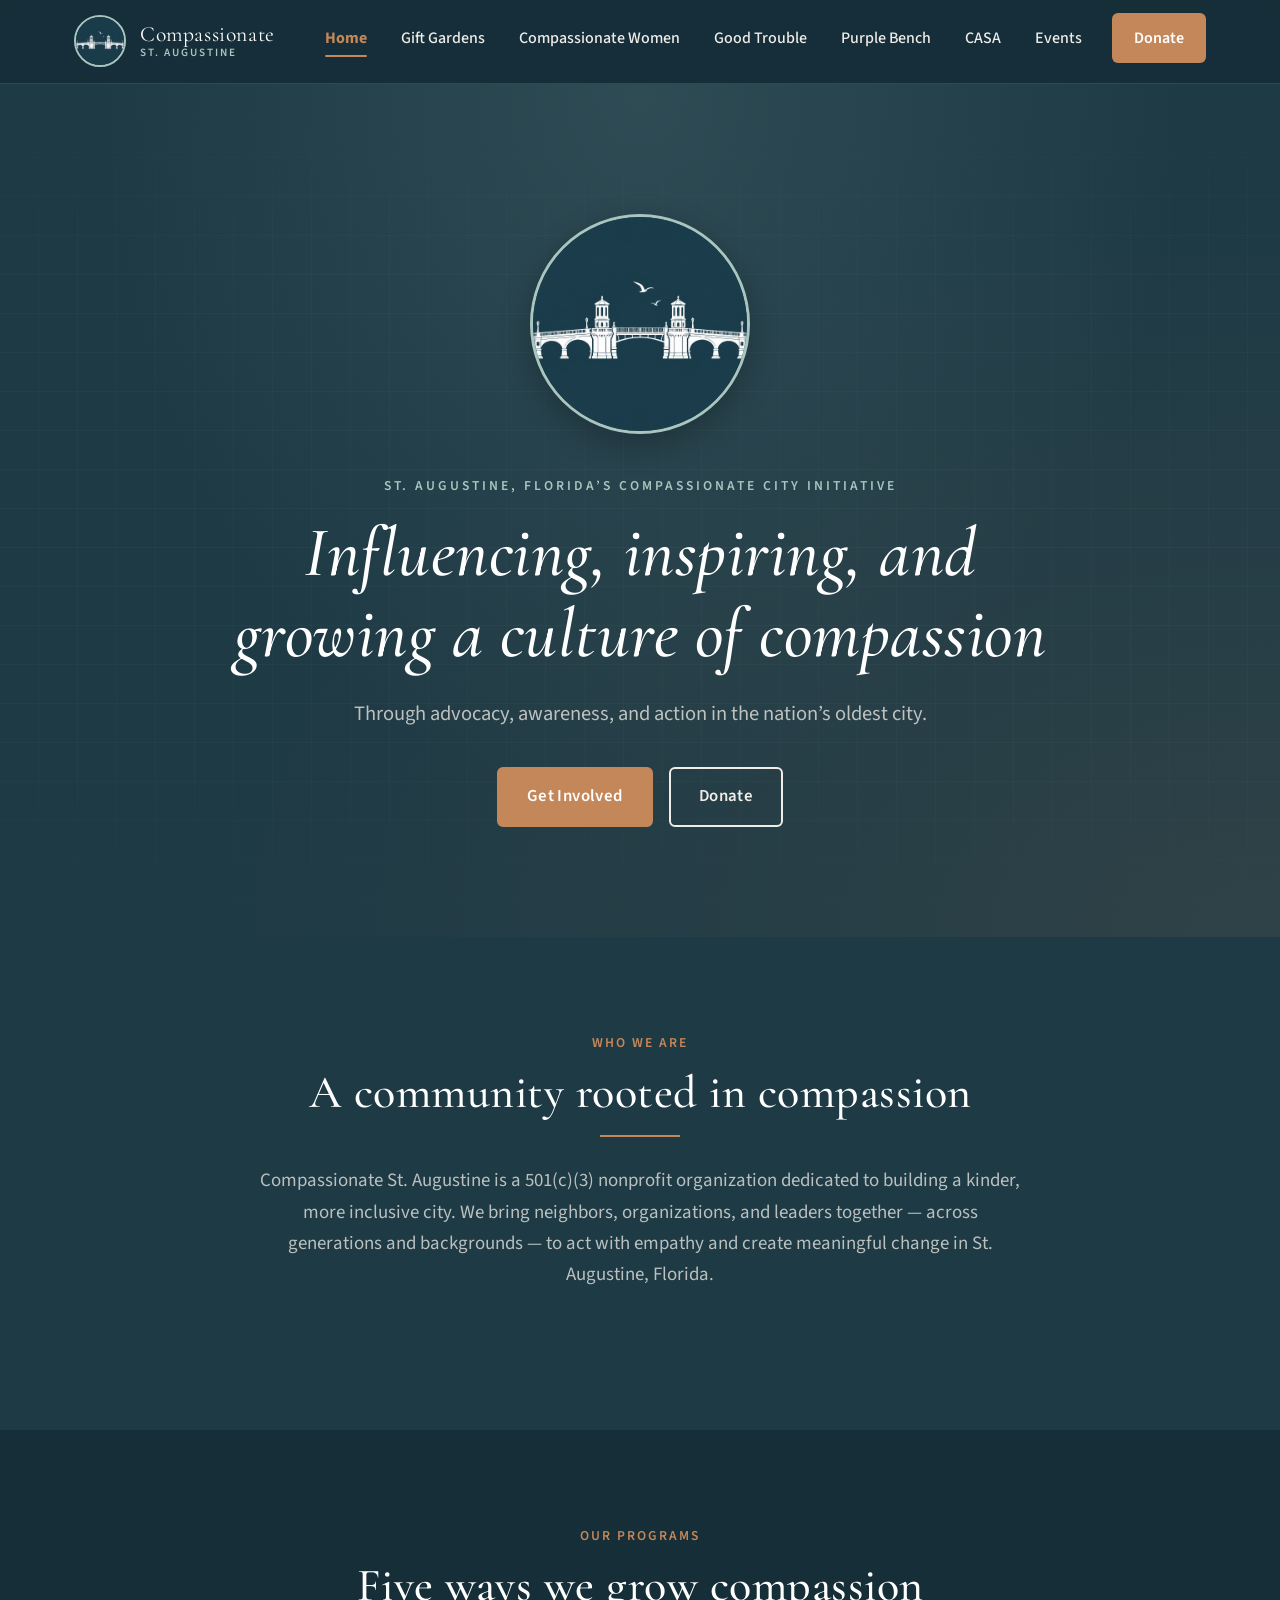
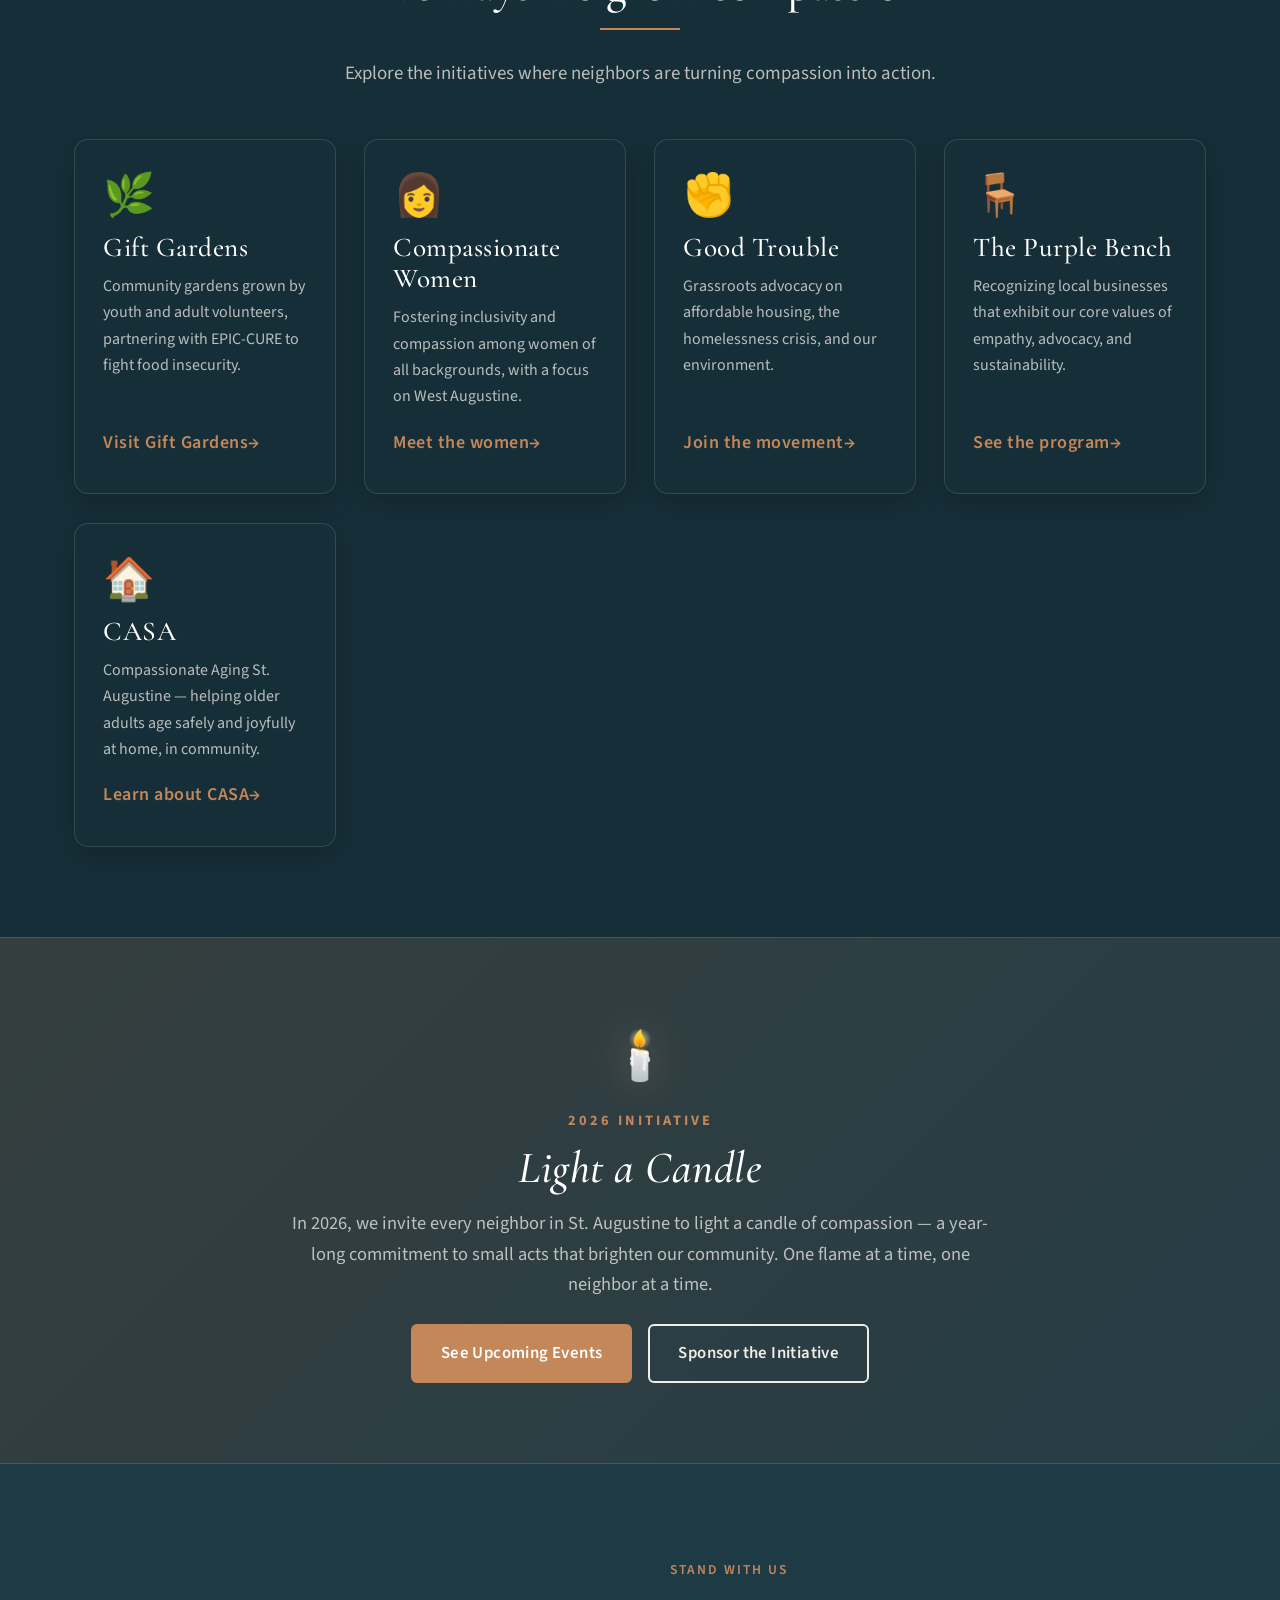
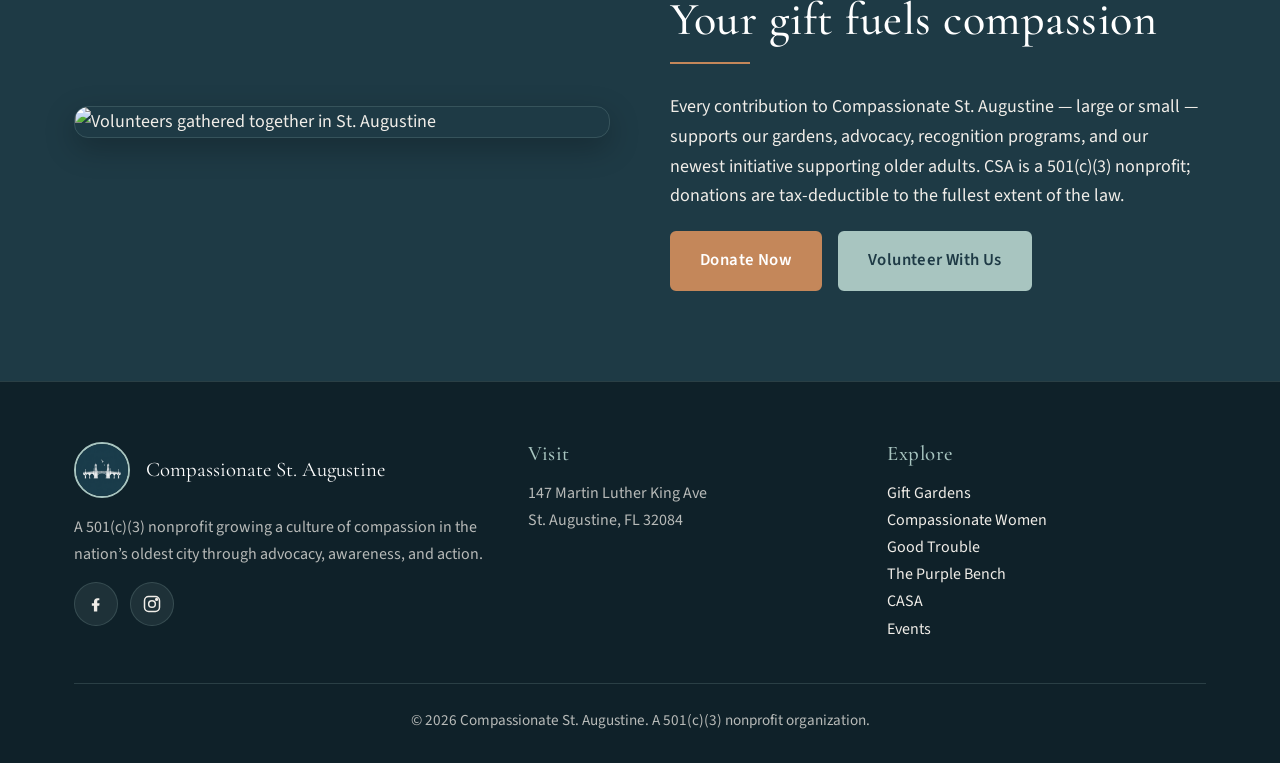
==== commit 3045742a: "Build Compassionate St. Augustine multi-page website - Add 7 pages: home, gift gardens, compassionat" ====
--- a/index.html
+++ b/index.html
@@ -1,208 +1,215 @@
-<!doctype html>
+<!DOCTYPE html>
 <html lang="en">
-  <head>
-    <meta charset="utf-8" />
-    <meta name="viewport" content="width=device-width, initial-scale=1" />
-    <title>Compassionate St. Augustine | Home</title>
-    <meta
-      name="description"
-      content="Compassionate St. Augustine influences and grows a culture of compassion through advocacy, awareness, and action."
-    />
-    <link rel="preconnect" href="https://fonts.googleapis.com" />
-    <link rel="preconnect" href="https://fonts.gstatic.com" crossorigin />
-    <link
-      href="https://fonts.googleapis.com/css2?family=Cormorant+Garamond:wght@500;600;700&family=Source+Sans+3:wght@400;600;700&display=swap"
-      rel="stylesheet"
-    />
-    <link rel="stylesheet" href="style.css" />
-  </head>
-  <body>
-    <a class="skip-link" href="#main-content">Skip to main content</a>
-    <header class="site-header">
-      <div class="container nav-wrap">
-        <a class="logo-link" href="index.html">
-          <img
-            src="assets/logo.jpeg"
-            alt="Compassionate St. Augustine Bridge of Lions logo"
-          />
-        </a>
-        <button
-          class="nav-toggle"
-          type="button"
-          aria-expanded="false"
-          aria-controls="site-navigation"
-          aria-label="Open navigation menu"
-        >
-          &#9776;
-        </button>
-        <nav class="site-nav" id="site-navigation" aria-label="Primary">
-          <ul class="nav-links">
-            <li><a data-page="index.html" href="index.html">Home</a></li>
-            <li>
-              <a data-page="gift-gardens.html" href="gift-gardens.html"
-                >Gift Gardens</a
-              >
-            </li>
-            <li>
-              <a
-                data-page="compassionate-women.html"
-                href="compassionate-women.html"
-                >Compassionate Women</a
-              >
-            </li>
-            <li>
-              <a data-page="good-trouble.html" href="good-trouble.html"
-                >Good Trouble</a
-              >
-            </li>
-            <li>
-              <a data-page="purple-bench.html" href="purple-bench.html"
-                >Purple Bench</a
-              >
-            </li>
-            <li><a data-page="casa.html" href="casa.html">CASA</a></li>
-            <li><a href="index.html#donate">Donate</a></li>
-          </ul>
-        </nav>
-      </div>
-    </header>
-
-    <main id="main-content">
-      <section class="hero reveal">
-        <div class="container hero-content">
-          <img
-            class="hero-logo"
-            src="assets/logo.jpeg"
-            alt="Bridge of Lions logo with birds for Compassionate St. Augustine"
-          />
-          <h1>
-            Influencing, inspiring, and growing a culture of compassion through
-            advocacy, awareness, and action
-          </h1>
-          <p class="hero-subheading">
-            St. Augustine, Florida&#8217;s compassionate city initiative
+<head>
+  <meta charset="UTF-8" />
+  <meta name="viewport" content="width=device-width, initial-scale=1.0" />
+  <title>Compassionate St. Augustine — A Compassionate City Initiative</title>
+  <meta name="description" content="Compassionate St. Augustine (CSA) is a 501(c)(3) nonprofit influencing, inspiring, and growing a culture of compassion through advocacy, awareness, and action in St. Augustine, Florida." />
+  <link rel="icon" type="image/jpeg" href="assets/logo.jpeg" />
+
+  <link rel="preconnect" href="https://fonts.googleapis.com" />
+  <link rel="preconnect" href="https://fonts.gstatic.com" crossorigin />
+  <link href="https://fonts.googleapis.com/css2?family=Cormorant+Garamond:ital,wght@0,400;0,500;0,600;1,400;1,500&family=Source+Sans+3:wght@400;500;600;700&display=swap" rel="stylesheet" />
+
+  <link rel="stylesheet" href="style.css" />
+</head>
+<body>
+  <a class="skip-link" href="#main">Skip to content</a>
+
+  <!-- ============ NAV ============ -->
+  <header class="site-nav" role="banner">
+    <div class="site-nav__inner">
+      <a class="site-nav__brand" href="index.html" aria-label="Compassionate St. Augustine — Home">
+        <img class="site-nav__logo" src="assets/logo.jpeg" alt="Bridge of Lions logo of Compassionate St. Augustine" />
+        <span class="site-nav__brand-text">
+          Compassionate
+          <small>St. Augustine</small>
+        </span>
+      </a>
+
+      <button class="nav-toggle" aria-expanded="false" aria-controls="primary-nav" aria-label="Toggle navigation menu">
+        <span></span>
+      </button>
+
+      <ul id="primary-nav" class="site-nav__links">
+        <li><a href="index.html" class="is-active">Home</a></li>
+        <li><a href="gift-gardens.html">Gift Gardens</a></li>
+        <li><a href="compassionate-women.html">Compassionate Women</a></li>
+        <li><a href="good-trouble.html">Good Trouble</a></li>
+        <li><a href="purple-bench.html">Purple Bench</a></li>
+        <li><a href="casa.html">CASA</a></li>
+        <li><a href="events.html">Events</a></li>
+        <li><a href="#donate" class="nav-cta">Donate</a></li>
+      </ul>
+    </div>
+  </header>
+
+  <main id="main">
+    <!-- ============ HERO ============ -->
+    <section class="hero hero--home">
+      <div class="hero__inner fade-in">
+        <img class="hero__logo" src="assets/logo.jpeg" alt="Bridge of Lions silhouette with two birds in flight — Compassionate St. Augustine logo" />
+        <span class="hero__eyebrow">St. Augustine, Florida’s Compassionate City Initiative</span>
+        <h1 class="hero__title">Influencing, inspiring, and growing a culture of compassion</h1>
+        <p class="hero__subtitle">Through advocacy, awareness, and action in the nation’s oldest city.</p>
+        <div class="hero__actions">
+          <a class="btn btn--primary" href="#programs">Get Involved</a>
+          <a class="btn btn--ghost" href="#donate">Donate</a>
+        </div>
+      </div>
+    </section>
+
+    <!-- ============ WHO WE ARE ============ -->
+    <section class="section text-center">
+      <div class="container fade-in">
+        <span class="section__eyebrow">Who We Are</span>
+        <h2 class="section__title">A community rooted in compassion</h2>
+        <hr class="divider" />
+        <p class="section__lead">
+          Compassionate St. Augustine is a 501(c)(3) nonprofit organization dedicated to building a kinder,
+          more inclusive city. We bring neighbors, organizations, and leaders together — across generations and
+          backgrounds — to act with empathy and create meaningful change in St. Augustine, Florida.
+        </p>
+      </div>
+    </section>
+
+    <!-- ============ PROGRAMS ============ -->
+    <section id="programs" class="section section--alt">
+      <div class="container">
+        <div class="text-center fade-in">
+          <span class="section__eyebrow">Our Programs</span>
+          <h2 class="section__title">Five ways we grow compassion</h2>
+          <hr class="divider" />
+          <p class="section__lead">Explore the initiatives where neighbors are turning compassion into action.</p>
+        </div>
+
+        <div class="card-grid">
+          <a class="card fade-in" href="gift-gardens.html">
+            <span class="card__icon" aria-hidden="true">🌿</span>
+            <h3 class="card__title">Gift Gardens</h3>
+            <p class="card__text">Community gardens grown by youth and adult volunteers, partnering with EPIC-CURE to fight food insecurity.</p>
+            <span class="card__link">Visit Gift Gardens</span>
+          </a>
+
+          <a class="card fade-in" href="compassionate-women.html">
+            <span class="card__icon" aria-hidden="true">👩</span>
+            <h3 class="card__title">Compassionate Women</h3>
+            <p class="card__text">Fostering inclusivity and compassion among women of all backgrounds, with a focus on West Augustine.</p>
+            <span class="card__link">Meet the women</span>
+          </a>
+
+          <a class="card fade-in" href="good-trouble.html">
+            <span class="card__icon" aria-hidden="true">✊</span>
+            <h3 class="card__title">Good Trouble</h3>
+            <p class="card__text">Grassroots advocacy on affordable housing, the homelessness crisis, and our environment.</p>
+            <span class="card__link">Join the movement</span>
+          </a>
+
+          <a class="card fade-in" href="purple-bench.html">
+            <span class="card__icon" aria-hidden="true">🪑</span>
+            <h3 class="card__title">The Purple Bench</h3>
+            <p class="card__text">Recognizing local businesses that exhibit our core values of empathy, advocacy, and sustainability.</p>
+            <span class="card__link">See the program</span>
+          </a>
+
+          <a class="card fade-in" href="casa.html">
+            <span class="card__icon" aria-hidden="true">🏠</span>
+            <h3 class="card__title">CASA</h3>
+            <p class="card__text">Compassionate Aging St. Augustine — helping older adults age safely and joyfully at home, in community.</p>
+            <span class="card__link">Learn about CASA</span>
+          </a>
+        </div>
+      </div>
+    </section>
+
+    <!-- ============ LIGHT A CANDLE BANNER ============ -->
+    <section class="banner fade-in" id="light-a-candle">
+      <span class="banner__candle" aria-hidden="true">🕯️</span>
+      <div class="banner__eyebrow">2026 Initiative</div>
+      <h2 class="banner__title">Light a Candle</h2>
+      <p class="banner__text">
+        In 2026, we invite every neighbor in St. Augustine to light a candle of compassion — a year-long
+        commitment to small acts that brighten our community. One flame at a time, one neighbor at a time.
+      </p>
+      <div class="btn-row" style="justify-content:center;">
+        <a class="btn btn--primary" href="events.html">See Upcoming Events</a>
+        <a class="btn btn--ghost" href="#donate">Sponsor the Initiative</a>
+      </div>
+    </section>
+
+    <!-- ============ DONATE ============ -->
+    <section id="donate" class="section">
+      <div class="container two-col fade-in">
+        <div class="two-col__media">
+          <img src="https://picsum.photos/seed/donate-csa/720/520" alt="Volunteers gathered together in St. Augustine" />
+        </div>
+        <div>
+          <span class="section__eyebrow">Stand With Us</span>
+          <h2 class="section__title">Your gift fuels compassion</h2>
+          <hr class="divider" style="margin-left:0" />
+          <p>
+            Every contribution to Compassionate St. Augustine — large or small — supports our gardens,
+            advocacy, recognition programs, and our newest initiative supporting older adults.
+            CSA is a 501(c)(3) nonprofit; donations are tax-deductible to the fullest extent of the law.
           </p>
-          <div class="cta-group">
-            <a class="btn btn-primary" href="events.html">Get Involved</a>
-            <a class="btn btn-secondary" href="#donate">Donate</a>
+          <div class="btn-row">
+            <a class="btn btn--primary" href="#donate">Donate Now</a>
+            <a class="btn btn--accent-light" href="events.html">Volunteer With Us</a>
           </div>
         </div>
-      </section>
-
-      <section class="section-alt reveal">
-        <div class="container">
-          <h2>Who We Are</h2>
-          <p class="intro-text">
-            Compassionate St. Augustine (CSA) is a 501(c)(3) nonprofit rooted in
-            the belief that every neighborhood can become more caring, connected,
-            and equitable. We bring residents, volunteers, businesses, and public
-            partners together to turn compassion into practical action. From food
-            access to advocacy and elder support, CSA helps neighbors show up for
-            one another.
-          </p>
-        </div>
-      </section>
-
-      <section id="programs" class="reveal">
-        <div class="container">
-          <h2>CSA Programs</h2>
-          <div class="program-grid">
-            <a class="card program-card" href="gift-gardens.html">
-              <p class="program-icon" aria-hidden="true">&#127807;</p>
-              <h3>Gift Gardens</h3>
-              <p>
-                Community-grown produce, volunteer stewardship, and stronger
-                local food access.
-              </p>
+      </div>
+    </section>
+  </main>
+
+  <!-- ============ FOOTER ============ -->
+  <footer class="site-footer">
+    <div class="container">
+      <div class="site-footer__grid">
+        <div>
+          <div class="site-footer__brand">
+            <img src="assets/logo.jpeg" alt="" />
+            <span>Compassionate St. Augustine</span>
+          </div>
+          <p>A 501(c)(3) nonprofit growing a culture of compassion in the nation’s oldest city through advocacy, awareness, and action.</p>
+          <div class="site-footer__social">
+            <a href="https://www.facebook.com/" aria-label="Facebook" target="_blank" rel="noopener">
+              <svg viewBox="0 0 24 24" fill="currentColor" aria-hidden="true"><path d="M13.5 21v-7h2.4l.4-3h-2.8V9.1c0-.9.3-1.5 1.6-1.5H16V5.1c-.3 0-1.3-.1-2.4-.1-2.4 0-4 1.5-4 4.1V11H7v3h2.5v7h4z"/></svg>
             </a>
-            <a class="card program-card" href="compassionate-women.html">
-              <p class="program-icon" aria-hidden="true">&#128105;</p>
-              <h3>Compassionate Women</h3>
-              <p>
-                Inclusive support and leadership among women serving West
-                Augustine families.
-              </p>
-            </a>
-            <a class="card program-card" href="good-trouble.html">
-              <p class="program-icon" aria-hidden="true">&#9994;</p>
-              <h3>Good Trouble</h3>
-              <p>
-                Coalition-based advocacy addressing housing, homelessness, and
-                environmental justice.
-              </p>
-            </a>
-            <a class="card program-card" href="purple-bench.html">
-              <p class="program-icon" aria-hidden="true">&#129681;</p>
-              <h3>The Purple Bench</h3>
-              <p>
-                Celebrating local businesses that model compassion and social
-                responsibility.
-              </p>
-            </a>
-            <a class="card program-card" href="casa.html">
-              <p class="program-icon" aria-hidden="true">&#127968;</p>
-              <h3>CASA</h3>
-              <p>
-                Compassionate Aging St. Augustine helps older adults age with
-                dignity and support.
-              </p>
+            <a href="https://www.instagram.com/" aria-label="Instagram" target="_blank" rel="noopener">
+              <svg viewBox="0 0 24 24" fill="none" stroke="currentColor" stroke-width="1.8" aria-hidden="true">
+                <rect x="3" y="3" width="18" height="18" rx="5"/>
+                <circle cx="12" cy="12" r="4"/>
+                <circle cx="17.5" cy="6.5" r="1" fill="currentColor"/>
+              </svg>
             </a>
           </div>
         </div>
-      </section>
-
-      <section class="section-alt reveal">
-        <div class="container">
-          <div class="initiative-banner">
-            <h2>Light a Candle 2026</h2>
-            <p>
-              Join CSA&#8217;s citywide Light a Candle 2026 initiative to honor
-              compassion in action. Together we will spotlight neighbors,
-              students, and local leaders who make St. Augustine brighter for
-              everyone.
-            </p>
-          </div>
-        </div>
-      </section>
-
-      <section id="donate" class="reveal">
-        <div class="container content-layout">
-          <div>
-            <h2>Support Compassion in St. Augustine</h2>
-            <p>
-              Your gift helps CSA expand volunteer training, strengthen community
-              partnerships, and deliver direct support where it is needed most.
-              Every contribution helps build a kinder, more connected city.
-            </p>
-            <a class="btn btn-primary" href="events.html">Donate Today</a>
-          </div>
-          <img
-            class="section-image"
-            src="https://picsum.photos/seed/csa-home-community/900/620"
-            alt="Neighbors gathered in a community garden in St. Augustine"
-          />
-        </div>
-      </section>
-    </main>
-
-    <footer class="site-footer">
-      <div class="container footer-grid">
-        <p>
-          147 Martin Luther King Ave, St. Augustine, FL 32084
-        </p>
-        <div class="social-links">
-          <a href="https://facebook.com" aria-label="Visit CSA on Facebook">
-            <span class="social-icon" aria-hidden="true">F</span>
-            Facebook
-          </a>
-          <a href="https://instagram.com" aria-label="Visit CSA on Instagram">
-            <span class="social-icon" aria-hidden="true">IG</span>
-            Instagram
-          </a>
-        </div>
-      </div>
-    </footer>
-
-    <script src="script.js"></script>
-  </body>
+        <div>
+          <h4>Visit</h4>
+          <address>
+            147 Martin Luther King Ave<br/>
+            St. Augustine, FL 32084
+          </address>
+        </div>
+        <div>
+          <h4>Explore</h4>
+          <p>
+            <a href="gift-gardens.html">Gift Gardens</a><br/>
+            <a href="compassionate-women.html">Compassionate Women</a><br/>
+            <a href="good-trouble.html">Good Trouble</a><br/>
+            <a href="purple-bench.html">The Purple Bench</a><br/>
+            <a href="casa.html">CASA</a><br/>
+            <a href="events.html">Events</a>
+          </p>
+        </div>
+      </div>
+      <div class="site-footer__bottom">
+        © <span id="year">2026</span> Compassionate St. Augustine. A 501(c)(3) nonprofit organization.
+      </div>
+    </div>
+  </footer>
+
+  <script src="script.js"></script>
+  <script>document.getElementById('year').textContent = new Date().getFullYear();</script>
+</body>
 </html>
--- a/style.css
+++ b/style.css
@@ -1,14 +1,32 @@
+/* ==========================================================================
+   Compassionate St. Augustine — Shared Stylesheet
+   ========================================================================== */
+
 :root {
-  --bg-primary: #1e3a45;
-  --bg-secondary: #162e38;
-  --white: #ffffff;
-  --accent-warm: #c4875a;
-  --accent-light: #a8c5c0;
-  --text-on-dark: #f0ede8;
-  --container-width: 1120px;
-  --shadow-soft: 0 8px 24px rgba(0, 0, 0, 0.2);
-}
-
+  --bg-primary: #1E3A45;
+  --bg-alt: #162E38;
+  --bg-deep: #0F2129;
+  --white: #FFFFFF;
+  --accent-warm: #C4875A;
+  --accent-warm-hover: #b07344;
+  --accent-light: #A8C5C0;
+  --text-on-dark: #F0EDE8;
+  --text-muted: rgba(240, 237, 232, 0.75);
+  --border-soft: rgba(168, 197, 192, 0.18);
+
+  --font-heading: "Cormorant Garamond", Georgia, "Times New Roman", serif;
+  --font-body: "Source Sans 3", "Helvetica Neue", Arial, sans-serif;
+
+  --radius: 6px;
+  --radius-lg: 14px;
+  --shadow-soft: 0 10px 30px rgba(0, 0, 0, 0.25);
+  --shadow-card: 0 8px 24px rgba(0, 0, 0, 0.18);
+
+  --container: 1180px;
+  --nav-height: 84px;
+}
+
+/* -------- Reset & Base -------- */
 *,
 *::before,
 *::after {
@@ -17,505 +35,851 @@
 
 html {
   scroll-behavior: smooth;
+  -webkit-text-size-adjust: 100%;
 }
 
 body {
   margin: 0;
-  min-height: 100vh;
-  background: var(--bg-primary);
+  background-color: var(--bg-primary);
   color: var(--text-on-dark);
-  font-family: "Source Sans 3", sans-serif;
+  font-family: var(--font-body);
   font-size: 18px;
-  line-height: 1.6;
-  position: relative;
-}
-
-body::before {
-  content: "";
-  position: fixed;
-  inset: 0;
-  pointer-events: none;
-  background:
-    radial-gradient(circle at 25% -10%, rgba(168, 197, 192, 0.14), transparent 45%),
-    repeating-linear-gradient(
-      -15deg,
-      transparent 0 18px,
-      rgba(255, 255, 255, 0.02) 18px 19px
-    );
-  z-index: -1;
-}
-
-h1,
-h2,
-h3,
-h4 {
-  font-family: "Cormorant Garamond", serif;
-  line-height: 1.2;
-  letter-spacing: 0.02em;
-  margin-top: 0;
-  color: var(--white);
-}
-
-h1 {
-  font-size: clamp(2.2rem, 4.8vw, 4.1rem);
-}
-
-h2 {
-  font-size: clamp(1.9rem, 3.2vw, 2.7rem);
-}
-
-h3 {
-  font-size: clamp(1.5rem, 2.5vw, 2rem);
-}
-
-p {
-  margin-top: 0;
+  line-height: 1.65;
+  font-weight: 400;
+  -webkit-font-smoothing: antialiased;
+  -moz-osx-font-smoothing: grayscale;
+}
+
+img {
+  max-width: 100%;
+  height: auto;
+  display: block;
 }
 
 a {
   color: var(--accent-light);
-  text-underline-offset: 0.2rem;
-}
-
-a:hover {
-  color: var(--white);
-}
-
-img {
-  max-width: 100%;
-  display: block;
-}
-
+  text-decoration: none;
+  transition: color 0.2s ease;
+}
+
+a:hover,
+a:focus {
+  color: var(--accent-warm);
+}
+
+a:focus-visible,
+button:focus-visible {
+  outline: 3px solid var(--accent-warm);
+  outline-offset: 3px;
+  border-radius: 3px;
+}
+
+h1, h2, h3, h4, h5, h6 {
+  font-family: var(--font-heading);
+  font-weight: 500;
+  color: var(--white);
+  line-height: 1.15;
+  margin: 0 0 0.5em 0;
+  letter-spacing: 0.5px;
+}
+
+h1 { font-size: clamp(2.4rem, 5vw, 4.2rem); }
+h2 { font-size: clamp(2rem, 3.6vw, 3rem); }
+h3 { font-size: clamp(1.4rem, 2.2vw, 1.85rem); }
+h4 { font-size: 1.35rem; }
+
+p { margin: 0 0 1.1em 0; }
+
+ul, ol { padding-left: 1.25em; }
+li { margin-bottom: 0.4em; }
+
+/* -------- Layout helpers -------- */
 .container {
-  width: min(var(--container-width), 92%);
+  width: 100%;
+  max-width: var(--container);
   margin: 0 auto;
-}
-
-.skip-link {
-  position: absolute;
-  left: 0.75rem;
-  top: -120px;
-  z-index: 2000;
-  background: var(--accent-warm);
-  color: var(--white);
-  padding: 0.7rem 1rem;
-  font-weight: 700;
-  border-radius: 0.5rem;
+  padding: 0 24px;
+}
+
+.section {
+  padding: 90px 0;
+}
+
+.section--alt {
+  background-color: var(--bg-alt);
+}
+
+.section__eyebrow {
+  display: inline-block;
+  font-family: var(--font-body);
+  text-transform: uppercase;
+  letter-spacing: 2px;
+  font-size: 0.85rem;
+  color: var(--accent-warm);
+  margin-bottom: 12px;
+  font-weight: 600;
+}
+
+.section__title {
+  margin-bottom: 16px;
+}
+
+.section__lead {
+  max-width: 760px;
+  font-size: 1.18rem;
+  color: var(--text-muted);
+  margin-bottom: 50px;
+}
+
+.text-center { text-align: center; }
+.text-center .section__lead { margin-left: auto; margin-right: auto; }
+
+/* -------- Buttons -------- */
+.btn {
+  display: inline-flex;
+  align-items: center;
+  justify-content: center;
+  gap: 8px;
+  min-height: 52px;
+  padding: 14px 28px;
+  border-radius: var(--radius);
+  font-family: var(--font-body);
+  font-size: 1.05rem;
+  font-weight: 600;
+  letter-spacing: 0.4px;
   text-decoration: none;
-}
-
-.skip-link:focus {
-  top: 0.75rem;
-}
-
-.site-header {
+  cursor: pointer;
+  border: 2px solid transparent;
+  transition: transform 0.18s ease, background-color 0.18s ease, color 0.18s ease, border-color 0.18s ease;
+}
+
+.btn:hover { transform: translateY(-2px); }
+
+.btn--primary {
+  background-color: var(--accent-warm);
+  color: var(--white);
+  border-color: var(--accent-warm);
+}
+.btn--primary:hover,
+.btn--primary:focus {
+  background-color: var(--accent-warm-hover);
+  border-color: var(--accent-warm-hover);
+  color: var(--white);
+}
+
+.btn--ghost {
+  background-color: transparent;
+  color: var(--text-on-dark);
+  border-color: var(--text-on-dark);
+}
+.btn--ghost:hover,
+.btn--ghost:focus {
+  background-color: var(--text-on-dark);
+  color: var(--bg-primary);
+}
+
+.btn--accent-light {
+  background-color: var(--accent-light);
+  color: var(--bg-primary);
+  border-color: var(--accent-light);
+}
+.btn--accent-light:hover,
+.btn--accent-light:focus {
+  background-color: transparent;
+  color: var(--accent-light);
+}
+
+.btn-row {
+  display: flex;
+  flex-wrap: wrap;
+  gap: 16px;
+  align-items: center;
+}
+
+/* -------- Navigation -------- */
+.site-nav {
   position: sticky;
   top: 0;
   z-index: 1000;
-  backdrop-filter: blur(8px);
-  background: rgba(22, 46, 56, 0.95);
-  border-bottom: 1px solid rgba(168, 197, 192, 0.3);
-}
-
-.nav-wrap {
-  min-height: 84px;
+  background-color: rgba(22, 46, 56, 0.92);
+  backdrop-filter: saturate(140%) blur(10px);
+  -webkit-backdrop-filter: saturate(140%) blur(10px);
+  border-bottom: 1px solid var(--border-soft);
+  height: var(--nav-height);
+  display: flex;
+  align-items: center;
+}
+
+.site-nav__inner {
+  width: 100%;
+  max-width: var(--container);
+  margin: 0 auto;
+  padding: 0 24px;
   display: flex;
   align-items: center;
   justify-content: space-between;
-  gap: 1.25rem;
-}
-
-.logo-link {
-  display: inline-flex;
-  align-items: center;
-}
-
-.logo-link img {
-  width: 170px;
-  height: auto;
-  border-radius: 0.25rem;
-}
-
-.site-nav {
-  margin-left: auto;
-}
-
-.nav-links {
+  gap: 24px;
+}
+
+.site-nav__brand {
+  display: flex;
+  align-items: center;
+  gap: 14px;
+  text-decoration: none;
+  color: var(--white);
+  font-family: var(--font-heading);
+  font-size: 1.35rem;
+  letter-spacing: 0.6px;
+  line-height: 1.1;
+}
+
+.site-nav__logo {
+  width: 52px;
+  height: 52px;
+  border-radius: 50%;
+  object-fit: cover;
+  background-color: var(--bg-primary);
+  border: 2px solid var(--accent-light);
+}
+
+.site-nav__brand-text {
+  display: flex;
+  flex-direction: column;
+}
+.site-nav__brand-text small {
+  font-family: var(--font-body);
+  font-size: 0.7rem;
+  letter-spacing: 2px;
+  text-transform: uppercase;
+  color: var(--accent-light);
+  font-weight: 600;
+}
+
+.site-nav__links {
   list-style: none;
+  display: flex;
+  align-items: center;
+  gap: 6px;
   margin: 0;
   padding: 0;
-  display: flex;
-  align-items: center;
-  gap: 0.4rem;
-}
-
-.nav-links a {
+}
+
+.site-nav__links a {
+  display: inline-block;
+  padding: 10px 14px;
+  color: var(--text-on-dark);
+  font-weight: 500;
+  font-size: 1rem;
+  border-radius: var(--radius);
+  transition: background-color 0.2s ease, color 0.2s ease;
+}
+
+.site-nav__links a:hover {
+  background-color: rgba(168, 197, 192, 0.1);
+  color: var(--white);
+}
+
+.site-nav__links a.is-active {
+  color: var(--accent-warm);
+  font-weight: 700;
+  position: relative;
+}
+.site-nav__links a.is-active::after {
+  content: "";
+  position: absolute;
+  left: 14px;
+  right: 14px;
+  bottom: 4px;
+  height: 2px;
+  background-color: var(--accent-warm);
+  border-radius: 2px;
+}
+
+.site-nav__links .nav-cta {
+  margin-left: 10px;
+  background-color: var(--accent-warm);
+  color: var(--white);
+  padding: 12px 22px;
+  font-weight: 600;
+}
+.site-nav__links .nav-cta:hover {
+  background-color: var(--accent-warm-hover);
+  color: var(--white);
+}
+.site-nav__links .nav-cta.is-active::after { display: none; }
+
+.nav-toggle {
+  display: none;
+  background: none;
+  border: 0;
+  width: 48px;
+  height: 48px;
+  cursor: pointer;
+  position: relative;
+  padding: 0;
+}
+
+.nav-toggle span,
+.nav-toggle span::before,
+.nav-toggle span::after {
+  display: block;
+  position: absolute;
+  height: 2px;
+  width: 28px;
+  background: var(--white);
+  border-radius: 2px;
+  transition: transform 0.25s ease, top 0.25s ease, opacity 0.2s ease;
+}
+.nav-toggle span {
+  top: 50%; left: 50%;
+  transform: translate(-50%, -50%);
+}
+.nav-toggle span::before,
+.nav-toggle span::after {
+  content: "";
+  left: 0;
+}
+.nav-toggle span::before { top: -9px; }
+.nav-toggle span::after  { top:  9px; }
+
+.nav-toggle[aria-expanded="true"] span { background: transparent; }
+.nav-toggle[aria-expanded="true"] span::before { top: 0; transform: rotate(45deg); }
+.nav-toggle[aria-expanded="true"] span::after  { top: 0; transform: rotate(-45deg); }
+
+@media (max-width: 960px) {
+  .nav-toggle { display: block; }
+  .site-nav__links {
+    position: fixed;
+    top: var(--nav-height);
+    left: 0;
+    right: 0;
+    flex-direction: column;
+    align-items: stretch;
+    gap: 0;
+    padding: 16px 24px 28px;
+    background-color: var(--bg-alt);
+    border-bottom: 1px solid var(--border-soft);
+    transform: translateY(-110%);
+    transition: transform 0.3s ease;
+    box-shadow: var(--shadow-soft);
+  }
+  .site-nav__links.is-open { transform: translateY(0); }
+  .site-nav__links a {
+    padding: 16px 12px;
+    font-size: 1.1rem;
+    border-bottom: 1px solid var(--border-soft);
+    border-radius: 0;
+  }
+  .site-nav__links a.is-active::after { display: none; }
+  .site-nav__links .nav-cta {
+    margin: 16px 0 0;
+    text-align: center;
+    border-radius: var(--radius);
+  }
+}
+
+/* -------- Hero -------- */
+.hero {
+  position: relative;
+  padding: 110px 0 100px;
+  overflow: hidden;
+  background-color: var(--bg-primary);
+  background-image:
+    radial-gradient(ellipse at top, rgba(168, 197, 192, 0.12), transparent 60%),
+    radial-gradient(ellipse at bottom right, rgba(196, 135, 90, 0.10), transparent 60%);
+}
+
+.hero::before {
+  /* subtle water-ripple motif */
+  content: "";
+  position: absolute;
+  inset: 0;
+  background-image:
+    repeating-linear-gradient(0deg, transparent 0 38px, rgba(168, 197, 192, 0.04) 38px 39px),
+    repeating-linear-gradient(90deg, transparent 0 38px, rgba(168, 197, 192, 0.03) 38px 39px);
+  pointer-events: none;
+  mask-image: linear-gradient(to bottom, transparent, black 20%, black 80%, transparent);
+}
+
+.hero__inner {
+  position: relative;
+  z-index: 1;
+  text-align: center;
+  max-width: 920px;
+  margin: 0 auto;
+  padding: 0 24px;
+}
+
+.hero--home {
+  padding: 130px 0 110px;
+}
+
+.hero--home .hero__logo {
+  width: 220px;
+  height: 220px;
+  border-radius: 50%;
+  margin: 0 auto 36px;
+  background-color: var(--bg-alt);
+  border: 3px solid var(--accent-light);
+  box-shadow: var(--shadow-soft);
+  object-fit: cover;
+}
+
+.hero__eyebrow {
+  display: inline-block;
+  text-transform: uppercase;
+  letter-spacing: 3px;
+  font-size: 0.85rem;
+  color: var(--accent-light);
+  margin-bottom: 16px;
+  font-weight: 600;
+}
+
+.hero__title {
+  font-size: clamp(2.6rem, 5.5vw, 4.6rem);
+  margin-bottom: 22px;
+  font-style: italic;
+  font-weight: 500;
+}
+
+.hero__subtitle {
+  font-size: clamp(1.1rem, 1.6vw, 1.4rem);
+  color: var(--text-muted);
+  margin-bottom: 36px;
+}
+
+.hero__actions {
+  display: flex;
+  flex-wrap: wrap;
+  gap: 16px;
+  justify-content: center;
+}
+
+/* page hero (smaller, for inner pages) */
+.hero--page {
+  padding: 90px 0 70px;
+}
+.hero--page .hero__title { font-size: clamp(2.2rem, 4.5vw, 3.6rem); }
+
+/* decorative divider */
+.divider {
+  display: block;
+  width: 80px;
+  height: 2px;
+  background-color: var(--accent-warm);
+  border: 0;
+  margin: 0 auto 28px;
+}
+
+/* -------- Cards -------- */
+.card-grid {
+  display: grid;
+  grid-template-columns: repeat(auto-fit, minmax(260px, 1fr));
+  gap: 28px;
+}
+
+.card {
+  background-color: var(--bg-alt);
+  border: 1px solid var(--border-soft);
+  border-radius: var(--radius-lg);
+  padding: 36px 28px;
   text-decoration: none;
   color: var(--text-on-dark);
+  display: flex;
+  flex-direction: column;
+  transition: transform 0.25s ease, border-color 0.25s ease, box-shadow 0.25s ease;
+  box-shadow: var(--shadow-card);
+}
+
+.card:hover,
+.card:focus {
+  transform: translateY(-6px);
+  border-color: var(--accent-warm);
+  color: var(--text-on-dark);
+}
+
+.card__icon {
+  font-size: 2.6rem;
+  margin-bottom: 14px;
+  line-height: 1;
+}
+
+.card__title {
+  font-family: var(--font-heading);
+  font-size: 1.7rem;
+  color: var(--white);
+  margin-bottom: 10px;
+}
+
+.card__text {
+  color: var(--text-muted);
+  font-size: 1rem;
+  margin-bottom: 18px;
+  flex-grow: 1;
+}
+
+.card__link {
   font-weight: 600;
-  padding: 0.7rem 0.8rem;
-  border-radius: 0.45rem;
-  display: inline-flex;
-  align-items: center;
-  min-height: 48px;
-}
-
-.nav-links a:hover,
-.nav-links a:focus-visible {
-  background: rgba(168, 197, 192, 0.18);
-}
-
-.nav-links a.is-active {
-  color: var(--white);
-  background: rgba(196, 135, 90, 0.34);
-  border: 1px solid rgba(196, 135, 90, 0.55);
-}
-
-.nav-toggle {
-  display: none;
-  border: 1px solid rgba(240, 237, 232, 0.4);
-  color: var(--text-on-dark);
-  background: transparent;
-  min-height: 48px;
-  min-width: 48px;
-  border-radius: 0.45rem;
-  cursor: pointer;
+  color: var(--accent-warm);
+  letter-spacing: 0.5px;
+  align-self: flex-start;
+}
+.card__link::after {
+  content: " →";
+  transition: transform 0.2s ease;
+  display: inline-block;
+}
+.card:hover .card__link::after { transform: translateX(4px); }
+
+/* Stat / icon card variant */
+.stat-card {
+  background-color: var(--bg-alt);
+  border: 1px solid var(--border-soft);
+  border-radius: var(--radius-lg);
+  padding: 40px 30px;
+  text-align: center;
+  box-shadow: var(--shadow-card);
+}
+.stat-card__icon {
+  font-size: 3.4rem;
+  display: block;
+  margin-bottom: 12px;
+}
+.stat-card__title {
+  font-family: var(--font-heading);
   font-size: 1.6rem;
-}
-
-.hero {
-  padding: clamp(4rem, 10vw, 8rem) 0;
-}
-
-.hero-content {
-  max-width: 900px;
-  margin: 0 auto;
+  color: var(--accent-warm);
+  margin-bottom: 8px;
+}
+.stat-card__text {
+  color: var(--text-muted);
+  margin: 0;
+}
+
+/* -------- Two-column block -------- */
+.two-col {
+  display: grid;
+  grid-template-columns: 1fr 1fr;
+  gap: 60px;
+  align-items: center;
+}
+.two-col__media img {
+  border-radius: var(--radius-lg);
+  box-shadow: var(--shadow-soft);
+  border: 1px solid var(--border-soft);
+}
+@media (max-width: 800px) {
+  .two-col { grid-template-columns: 1fr; gap: 36px; }
+}
+
+/* -------- Banner / Highlight -------- */
+.banner {
+  position: relative;
+  padding: 80px 30px;
   text-align: center;
-}
-
-.hero-logo {
-  width: min(420px, 75vw);
-  border-radius: 0.4rem;
-  margin: 0 auto 1.5rem;
-  box-shadow: var(--shadow-soft);
-}
-
-.hero-subheading {
-  font-size: clamp(1.1rem, 2vw, 1.4rem);
-  color: var(--accent-light);
-  margin-bottom: 2rem;
-}
-
-.cta-group {
-  display: flex;
-  flex-wrap: wrap;
-  justify-content: center;
-  gap: 1rem;
-}
-
-.btn {
-  min-height: 48px;
-  padding: 0.8rem 1.45rem;
-  border-radius: 999px;
-  border: 2px solid transparent;
+  background:
+    linear-gradient(135deg, rgba(196,135,90,0.18), rgba(168,197,192,0.10)),
+    var(--bg-alt);
+  border-top: 1px solid var(--border-soft);
+  border-bottom: 1px solid var(--border-soft);
+  overflow: hidden;
+}
+.banner__eyebrow {
+  text-transform: uppercase;
+  letter-spacing: 3px;
+  color: var(--accent-warm);
   font-weight: 700;
-  display: inline-flex;
-  align-items: center;
-  justify-content: center;
-  text-decoration: none;
-  transition: transform 0.2s ease, box-shadow 0.2s ease;
-}
-
-.btn:hover,
-.btn:focus-visible {
-  transform: translateY(-2px);
-  box-shadow: 0 10px 18px rgba(0, 0, 0, 0.22);
-}
-
-.btn-primary {
-  background: var(--accent-warm);
-  color: var(--white);
-}
-
-.btn-primary:hover,
-.btn-primary:focus-visible {
-  color: var(--white);
-}
-
-.btn-secondary {
-  background: transparent;
-  color: var(--text-on-dark);
-  border-color: var(--accent-light);
-}
-
-.btn-secondary:hover,
-.btn-secondary:focus-visible {
-  color: var(--white);
-}
-
-section {
-  padding: clamp(3rem, 8vw, 5rem) 0;
-}
-
-.section-alt {
-  background: var(--bg-secondary);
-}
-
-.intro-text {
-  max-width: 780px;
-}
-
-.program-grid,
-.three-col-grid,
-.four-col-grid,
-.event-grid {
-  display: grid;
-  gap: 1.2rem;
-}
-
-.program-grid {
-  grid-template-columns: repeat(auto-fit, minmax(220px, 1fr));
-}
-
-.three-col-grid {
-  grid-template-columns: repeat(auto-fit, minmax(240px, 1fr));
-}
-
-.four-col-grid {
-  grid-template-columns: repeat(auto-fit, minmax(200px, 1fr));
-}
-
-.event-grid {
-  grid-template-columns: repeat(auto-fit, minmax(270px, 1fr));
-}
-
-.card {
-  border: 1px solid rgba(168, 197, 192, 0.35);
-  border-radius: 0.9rem;
-  padding: 1.2rem;
-  background: rgba(255, 255, 255, 0.03);
-  box-shadow: var(--shadow-soft);
-}
-
-.card h3 {
-  margin-bottom: 0.6rem;
-}
-
-.program-card {
+  font-size: 0.9rem;
+  margin-bottom: 10px;
+}
+.banner__title {
+  font-size: clamp(2rem, 3.5vw, 2.8rem);
+  font-style: italic;
+  margin-bottom: 14px;
+}
+.banner__text {
+  color: var(--text-muted);
+  font-size: 1.15rem;
+  max-width: 720px;
+  margin: 0 auto 24px;
+}
+.banner__candle {
+  font-size: 3rem;
   display: block;
-  text-decoration: none;
-  color: var(--text-on-dark);
-  min-height: 190px;
-  transition: transform 0.25s ease, border-color 0.25s ease;
-}
-
-.program-card:hover,
-.program-card:focus-visible {
-  transform: translateY(-4px);
-  border-color: var(--accent-warm);
-}
-
-.program-icon {
-  font-size: 1.8rem;
-  margin-bottom: 0.5rem;
-}
-
-.initiative-banner {
-  border-radius: 0.9rem;
-  border: 1px solid rgba(196, 135, 90, 0.55);
-  background: linear-gradient(
-    120deg,
-    rgba(196, 135, 90, 0.22),
-    rgba(168, 197, 192, 0.14)
-  );
-  padding: clamp(1.2rem, 3vw, 2rem);
-}
-
-.initiative-banner p {
-  margin-bottom: 0;
-}
-
-.content-layout {
-  display: grid;
-  grid-template-columns: 1.2fr 1fr;
-  gap: 1.8rem;
-}
-
-.section-image {
-  border-radius: 0.85rem;
-  box-shadow: var(--shadow-soft);
-  height: 100%;
-  object-fit: cover;
-  min-height: 280px;
-}
-
-.stat-card {
-  text-align: center;
-}
-
-.stat-icon {
-  font-size: 2.1rem;
-  display: block;
-  margin-bottom: 0.5rem;
-}
-
-.page-hero {
-  background:
-    linear-gradient(rgba(22, 46, 56, 0.72), rgba(22, 46, 56, 0.74)),
-    var(--hero-image) center / cover no-repeat;
-}
-
-.event-meta {
-  color: var(--accent-light);
-  font-weight: 600;
-  margin-bottom: 0.55rem;
-}
-
-.event-actions {
-  display: flex;
-  gap: 0.7rem;
-  flex-wrap: wrap;
-}
-
-.tag-list {
+  margin: 0 auto 12px;
+  filter: drop-shadow(0 0 20px rgba(196,135,90,0.45));
+}
+
+/* -------- Lists / Pills -------- */
+.pill-list {
   list-style: none;
   padding: 0;
+  display: flex;
+  flex-wrap: wrap;
+  gap: 12px;
+}
+.pill-list li {
+  background-color: rgba(168,197,192,0.12);
+  border: 1px solid var(--border-soft);
+  padding: 10px 18px;
+  border-radius: 999px;
+  font-size: 1rem;
   margin: 0;
-  display: flex;
-  flex-wrap: wrap;
-  gap: 0.65rem;
-}
-
-.tag-list li {
-  border: 1px solid rgba(168, 197, 192, 0.4);
-  border-radius: 999px;
-  padding: 0.3rem 0.8rem;
-}
-
+}
+
+.feature-list {
+  list-style: none;
+  padding: 0;
+  display: grid;
+  grid-template-columns: repeat(auto-fit, minmax(260px, 1fr));
+  gap: 18px;
+}
+.feature-list li {
+  background-color: var(--bg-alt);
+  border-left: 3px solid var(--accent-warm);
+  padding: 18px 22px;
+  border-radius: 4px;
+  margin: 0;
+  color: var(--text-on-dark);
+}
+.feature-list strong {
+  color: var(--white);
+  display: block;
+  font-family: var(--font-heading);
+  font-size: 1.2rem;
+  margin-bottom: 4px;
+}
+
+/* Tier cards */
+.tier-grid {
+  display: grid;
+  grid-template-columns: repeat(auto-fit, minmax(260px, 1fr));
+  gap: 28px;
+}
+.tier {
+  background-color: var(--bg-alt);
+  border: 1px solid var(--border-soft);
+  border-radius: var(--radius-lg);
+  padding: 36px 28px;
+  text-align: center;
+  position: relative;
+}
+.tier__price {
+  font-family: var(--font-heading);
+  font-size: 2.2rem;
+  color: var(--accent-warm);
+  margin-bottom: 6px;
+}
+.tier__name {
+  font-family: var(--font-heading);
+  font-size: 1.5rem;
+  color: var(--white);
+  margin-bottom: 14px;
+}
+.tier ul {
+  text-align: left;
+  color: var(--text-muted);
+  padding-left: 1.1em;
+}
+.tier--featured {
+  border-color: var(--accent-warm);
+  box-shadow: 0 0 0 3px rgba(196,135,90,0.18), var(--shadow-card);
+}
+
+/* -------- Events -------- */
+.event-list {
+  display: grid;
+  gap: 24px;
+}
+.event {
+  display: grid;
+  grid-template-columns: 130px 1fr auto;
+  gap: 28px;
+  align-items: center;
+  background-color: var(--bg-alt);
+  border: 1px solid var(--border-soft);
+  border-radius: var(--radius-lg);
+  padding: 26px 28px;
+  box-shadow: var(--shadow-card);
+}
+.event__date {
+  text-align: center;
+  border-right: 1px solid var(--border-soft);
+  padding-right: 24px;
+}
+.event__date .month {
+  display: block;
+  font-family: var(--font-body);
+  text-transform: uppercase;
+  letter-spacing: 2px;
+  color: var(--accent-warm);
+  font-weight: 700;
+  font-size: 0.95rem;
+}
+.event__date .day {
+  display: block;
+  font-family: var(--font-heading);
+  font-size: 3rem;
+  color: var(--white);
+  line-height: 1;
+}
+.event__date .year {
+  color: var(--text-muted);
+  font-size: 0.95rem;
+}
+.event__body h3 {
+  margin-bottom: 6px;
+  font-style: italic;
+}
+.event__meta {
+  color: var(--accent-light);
+  font-size: 0.95rem;
+  margin-bottom: 8px;
+}
+.event__body p {
+  margin: 0;
+  color: var(--text-muted);
+}
+.event__actions {
+  display: flex;
+  flex-direction: column;
+  gap: 10px;
+}
+@media (max-width: 720px) {
+  .event {
+    grid-template-columns: 1fr;
+    gap: 14px;
+  }
+  .event__date {
+    border-right: 0;
+    border-bottom: 1px solid var(--border-soft);
+    padding: 0 0 14px 0;
+    text-align: left;
+    display: flex;
+    align-items: baseline;
+    gap: 12px;
+  }
+  .event__date .day { font-size: 2.4rem; }
+}
+
+/* -------- Footer -------- */
 .site-footer {
-  background: #132730;
-  border-top: 1px solid rgba(168, 197, 192, 0.3);
-  padding: 2rem 0;
-}
-
-.footer-grid {
-  display: flex;
-  justify-content: space-between;
-  gap: 1rem;
-  align-items: center;
-  flex-wrap: wrap;
-}
-
-.social-links {
-  display: flex;
-  gap: 0.8rem;
-  flex-wrap: wrap;
-}
-
-.social-links a {
-  min-height: 48px;
-  border: 1px solid rgba(168, 197, 192, 0.35);
-  border-radius: 999px;
-  padding: 0.5rem 0.95rem;
+  background-color: var(--bg-deep);
+  padding: 60px 0 30px;
+  border-top: 1px solid var(--border-soft);
+}
+.site-footer__grid {
+  display: grid;
+  grid-template-columns: 1.3fr 1fr 1fr;
+  gap: 40px;
+  margin-bottom: 40px;
+}
+@media (max-width: 800px) {
+  .site-footer__grid { grid-template-columns: 1fr; gap: 30px; }
+}
+.site-footer h4 {
+  font-family: var(--font-heading);
+  color: var(--accent-light);
+  font-size: 1.3rem;
+  margin-bottom: 14px;
+}
+.site-footer p,
+.site-footer address {
+  color: var(--text-muted);
+  font-style: normal;
+  font-size: 1rem;
+  line-height: 1.7;
+  margin-bottom: 0;
+}
+.site-footer a { color: var(--text-on-dark); }
+.site-footer a:hover { color: var(--accent-warm); }
+.site-footer__brand {
+  display: flex;
+  gap: 16px;
+  align-items: center;
+  margin-bottom: 16px;
+}
+.site-footer__brand img {
+  width: 56px; height: 56px;
+  border-radius: 50%;
+  border: 2px solid var(--accent-light);
+}
+.site-footer__brand span {
+  font-family: var(--font-heading);
+  font-size: 1.3rem;
+  color: var(--white);
+}
+.site-footer__social {
+  display: flex;
+  gap: 12px;
+  margin-top: 14px;
+}
+.site-footer__social a {
   display: inline-flex;
   align-items: center;
-  text-decoration: none;
-}
-
-.social-icon {
-  width: 1.45rem;
-  height: 1.45rem;
-  display: inline-flex;
-  align-items: center;
   justify-content: center;
-  margin-right: 0.45rem;
-  background: rgba(168, 197, 192, 0.2);
+  width: 44px;
+  height: 44px;
   border-radius: 50%;
-}
-
-.sr-only {
-  position: absolute;
-  width: 1px;
-  height: 1px;
-  padding: 0;
-  margin: -1px;
-  overflow: hidden;
-  clip: rect(0, 0, 0, 0);
-  white-space: nowrap;
-  border: 0;
-}
-
-.reveal {
+  background-color: rgba(168,197,192,0.10);
+  border: 1px solid var(--border-soft);
+  color: var(--text-on-dark);
+  transition: background-color 0.2s ease, transform 0.2s ease;
+}
+.site-footer__social a:hover {
+  background-color: var(--accent-warm);
+  color: var(--white);
+  transform: translateY(-2px);
+}
+.site-footer__social svg {
+  width: 20px; height: 20px;
+}
+.site-footer__bottom {
+  text-align: center;
+  border-top: 1px solid var(--border-soft);
+  padding-top: 24px;
+  font-size: 0.95rem;
+  color: var(--text-muted);
+}
+
+/* -------- Fade-in on scroll animations -------- */
+.fade-in {
   opacity: 0;
-  transform: translateY(22px);
-  transition: opacity 0.7s ease, transform 0.7s ease;
-}
-
-.reveal.is-visible {
+  transform: translateY(24px);
+  transition: opacity 0.8s ease, transform 0.8s ease;
+  will-change: opacity, transform;
+}
+.fade-in.is-visible {
   opacity: 1;
   transform: translateY(0);
 }
 
-:focus-visible {
-  outline: 3px solid var(--accent-warm);
-  outline-offset: 2px;
-}
-
-@media (max-width: 960px) {
-  .nav-toggle {
-    display: inline-flex;
-    align-items: center;
-    justify-content: center;
-    margin-left: auto;
+@media (prefers-reduced-motion: reduce) {
+  *,
+  *::before,
+  *::after {
+    animation-duration: 0.001ms !important;
+    transition-duration: 0.001ms !important;
   }
-
-  .site-nav {
-    position: absolute;
-    right: 4%;
-    top: 85px;
-    width: min(92vw, 360px);
-  }
-
-  .nav-links {
-    flex-direction: column;
-    align-items: stretch;
-    background: rgba(22, 46, 56, 0.98);
-    border: 1px solid rgba(168, 197, 192, 0.3);
-    border-radius: 0.8rem;
-    box-shadow: var(--shadow-soft);
-    max-height: 0;
-    overflow: hidden;
-    opacity: 0;
-    pointer-events: none;
-    transition: max-height 0.3s ease, opacity 0.3s ease;
-  }
-
-  .nav-links.open {
-    max-height: 700px;
-    opacity: 1;
-    pointer-events: auto;
-    padding: 0.25rem;
-  }
-
-  .nav-links a {
-    width: 100%;
-  }
-
-  .content-layout {
-    grid-template-columns: 1fr;
-  }
-}
-
-@media (prefers-reduced-motion: reduce) {
-  html {
-    scroll-behavior: auto;
-  }
-
-  .reveal,
-  .reveal.is-visible,
-  .btn,
-  .program-card {
-    transition: none;
-    transform: none;
-  }
-}
+  .fade-in { opacity: 1; transform: none; }
+}
+
+/* -------- Utility -------- */
+.media-block {
+  border-radius: var(--radius-lg);
+  overflow: hidden;
+  border: 1px solid var(--border-soft);
+  box-shadow: var(--shadow-soft);
+}
+.media-block img { display: block; width: 100%; }
+
+.skip-link {
+  position: absolute;
+  left: -9999px;
+  top: 0;
+  background: var(--accent-warm);
+  color: #fff;
+  padding: 12px 18px;
+  z-index: 9999;
+}
+.skip-link:focus { left: 12px; top: 12px; }
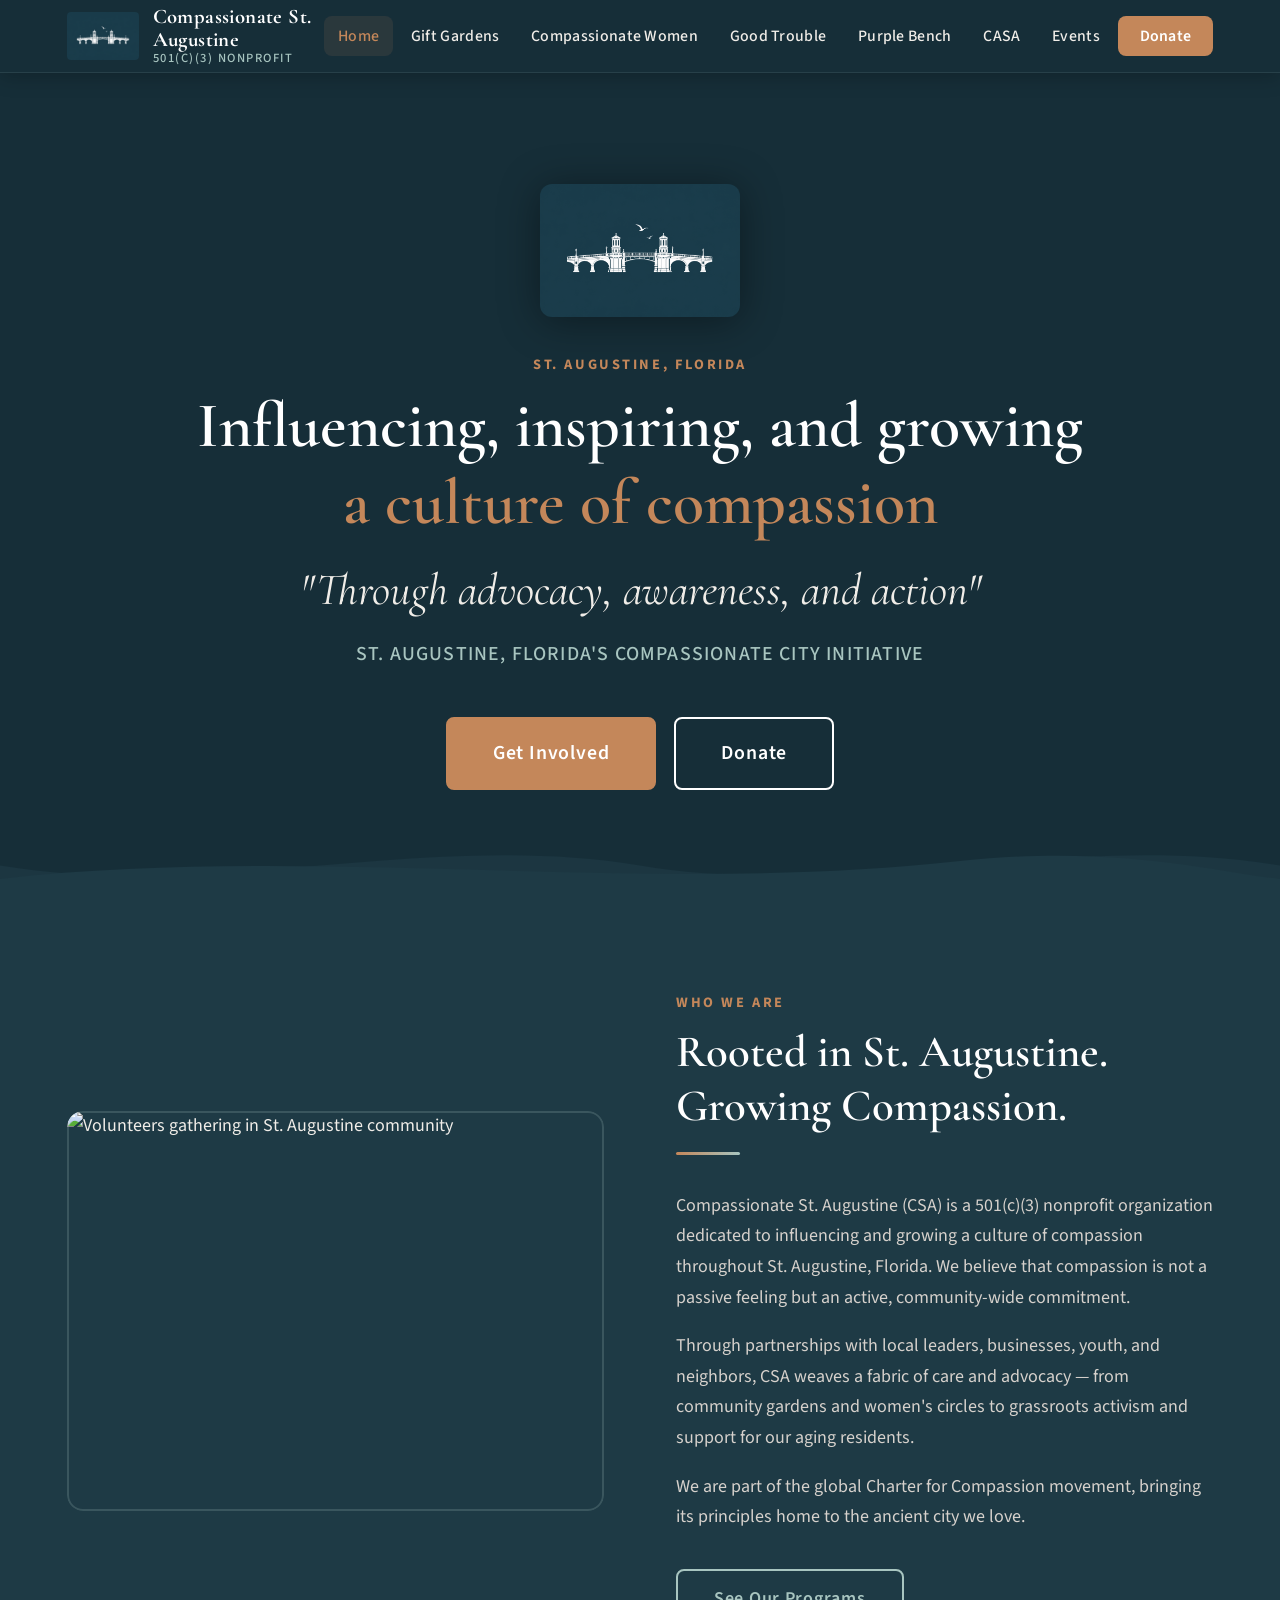
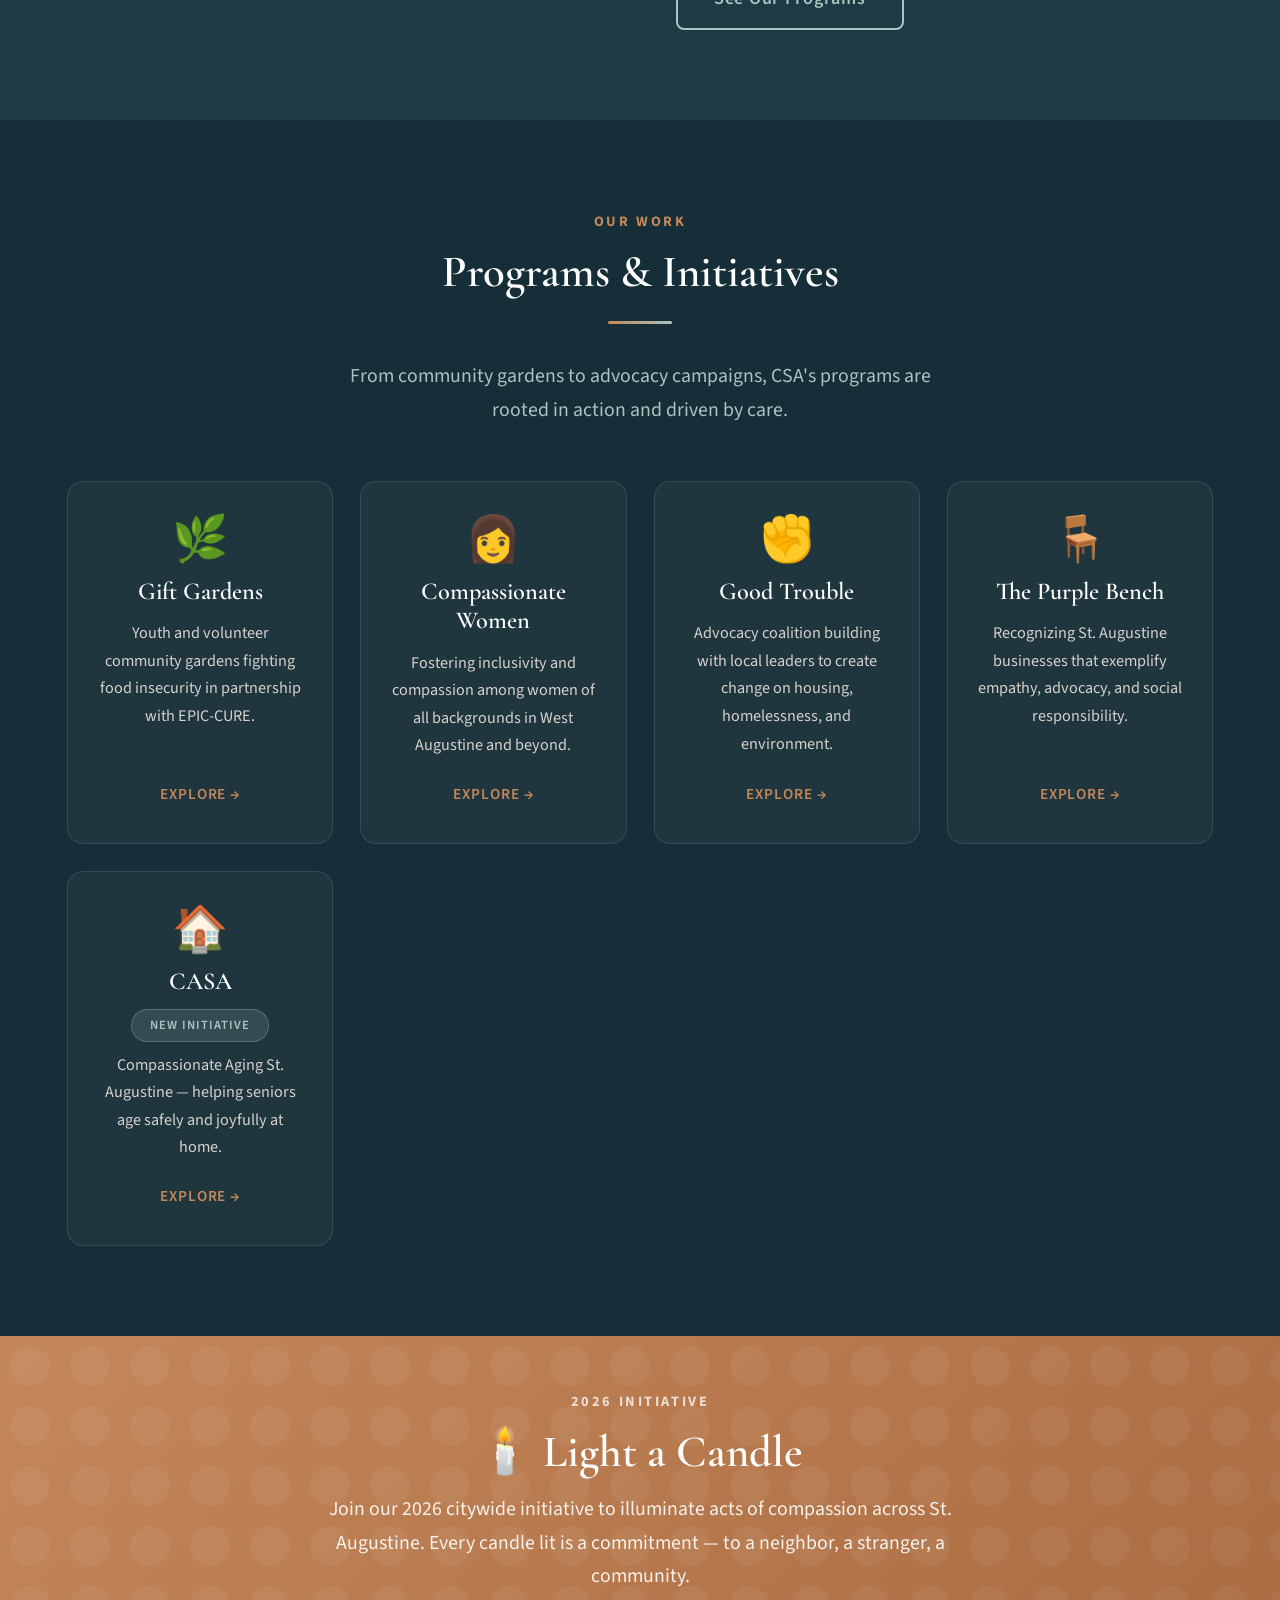
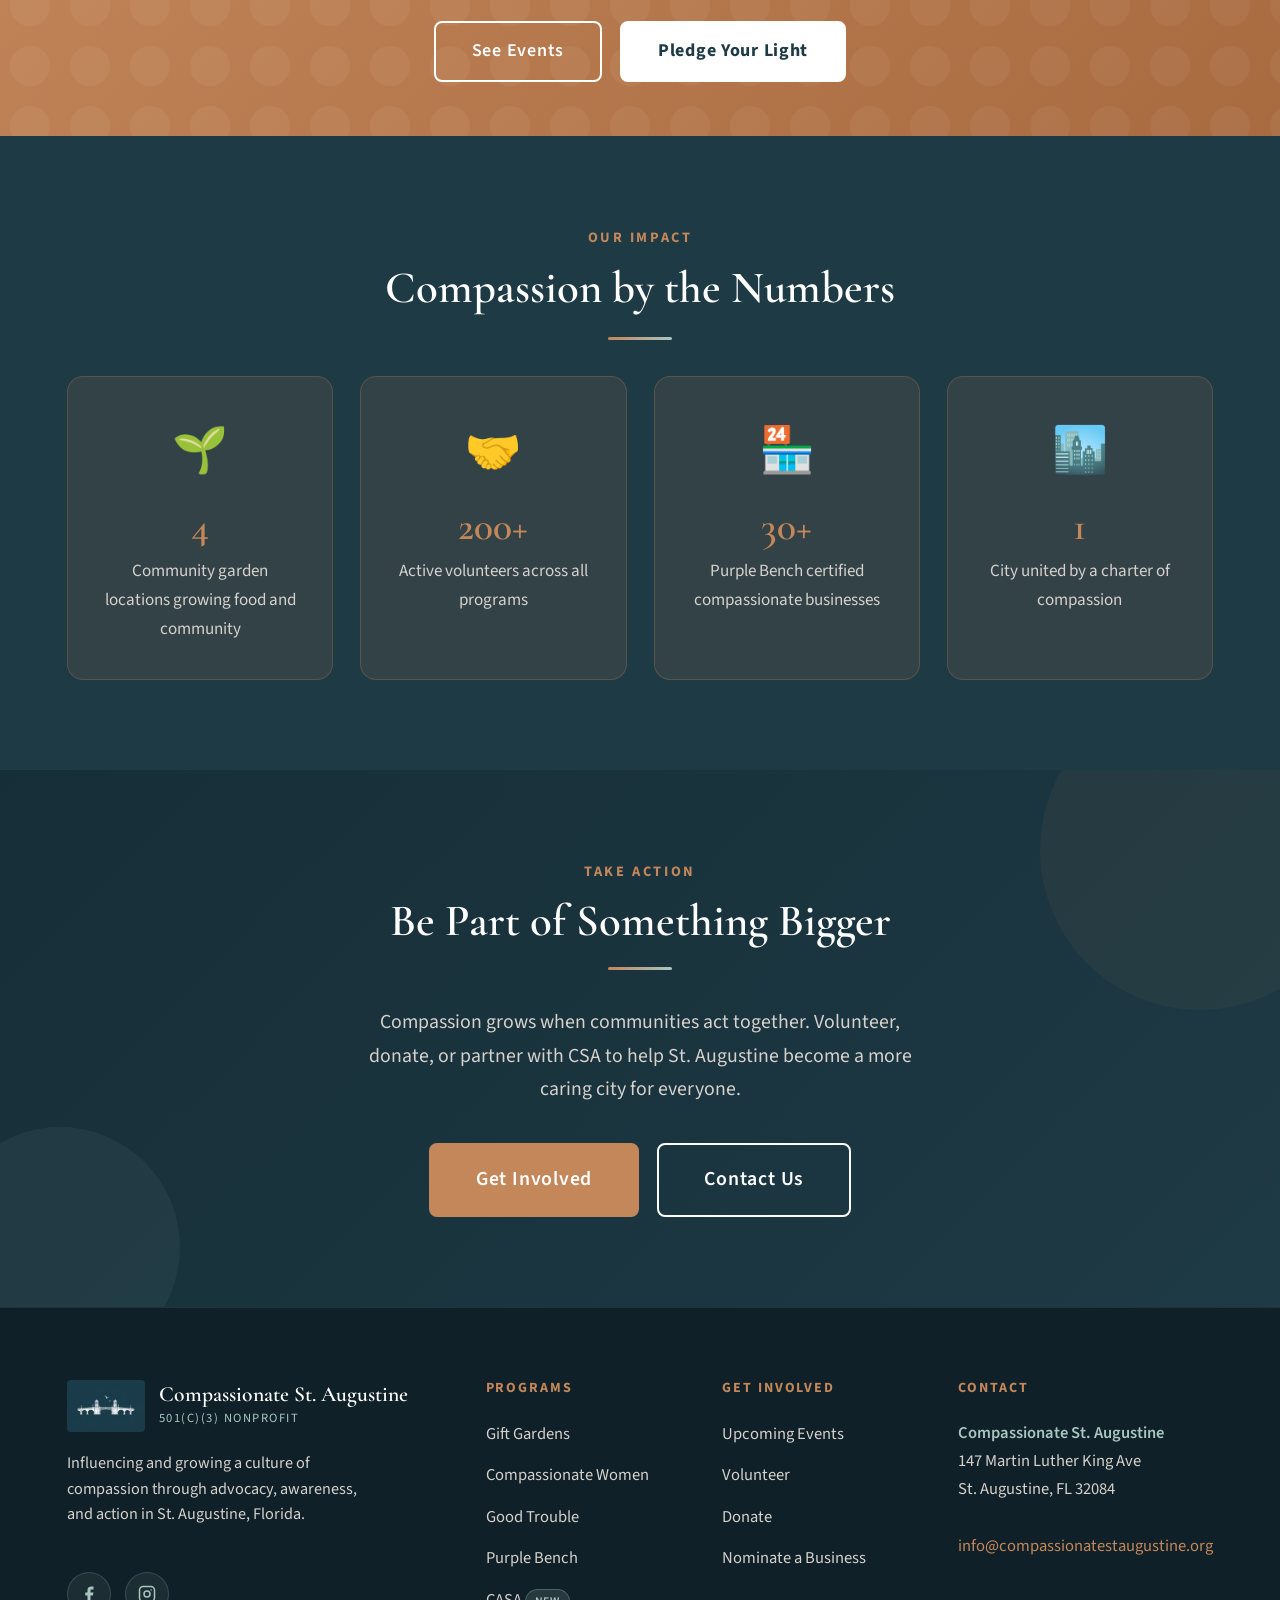
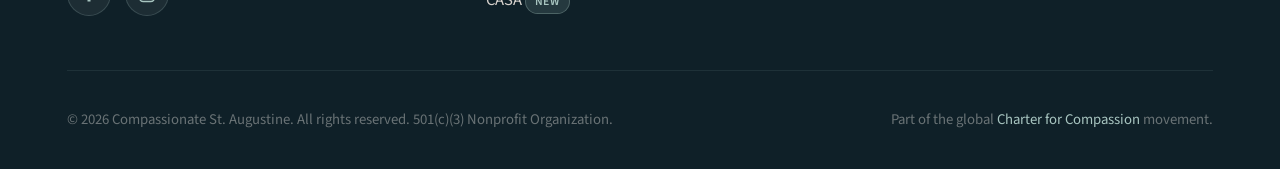
==== commit 6c4f4439: "Add Compassionate St. Augustine multi-page nonprofit website Build complete 7-page website for CSA (" ====
--- a/index.html
+++ b/index.html
@@ -3,213 +3,270 @@
 <head>
   <meta charset="UTF-8" />
   <meta name="viewport" content="width=device-width, initial-scale=1.0" />
-  <title>Compassionate St. Augustine — A Compassionate City Initiative</title>
-  <meta name="description" content="Compassionate St. Augustine (CSA) is a 501(c)(3) nonprofit influencing, inspiring, and growing a culture of compassion through advocacy, awareness, and action in St. Augustine, Florida." />
-  <link rel="icon" type="image/jpeg" href="assets/logo.jpeg" />
-
+  <meta name="description" content="Compassionate St. Augustine (CSA) — A 501(c)(3) nonprofit influencing and growing a culture of compassion through advocacy, awareness, and action in St. Augustine, Florida." />
+  <title>Compassionate St. Augustine — Home</title>
+  <link rel="stylesheet" href="style.css" />
   <link rel="preconnect" href="https://fonts.googleapis.com" />
   <link rel="preconnect" href="https://fonts.gstatic.com" crossorigin />
-  <link href="https://fonts.googleapis.com/css2?family=Cormorant+Garamond:ital,wght@0,400;0,500;0,600;1,400;1,500&family=Source+Sans+3:wght@400;500;600;700&display=swap" rel="stylesheet" />
-
-  <link rel="stylesheet" href="style.css" />
 </head>
 <body>
-  <a class="skip-link" href="#main">Skip to content</a>
-
-  <!-- ============ NAV ============ -->
-  <header class="site-nav" role="banner">
-    <div class="site-nav__inner">
-      <a class="site-nav__brand" href="index.html" aria-label="Compassionate St. Augustine — Home">
-        <img class="site-nav__logo" src="assets/logo.jpeg" alt="Bridge of Lions logo of Compassionate St. Augustine" />
-        <span class="site-nav__brand-text">
-          Compassionate
-          <small>St. Augustine</small>
-        </span>
+
+  <a class="skip-link" href="#main-content">Skip to main content</a>
+
+  <!-- ── Navigation ── -->
+  <nav class="site-nav" role="navigation" aria-label="Main navigation">
+    <div class="container nav-inner">
+      <a href="index.html" class="nav-logo" aria-label="Compassionate St. Augustine — Home">
+        <img src="assets/logo.jpeg" alt="Bridge of Lions logo — Compassionate St. Augustine" />
+        <div class="nav-logo-text">
+          <span class="nav-logo-title">Compassionate St. Augustine</span>
+          <span class="nav-logo-sub">501(c)(3) Nonprofit</span>
+        </div>
       </a>
-
-      <button class="nav-toggle" aria-expanded="false" aria-controls="primary-nav" aria-label="Toggle navigation menu">
-        <span></span>
+      <button class="nav-hamburger" id="nav-hamburger" aria-controls="nav-links" aria-expanded="false" aria-label="Toggle navigation menu">
+        <span></span><span></span><span></span>
       </button>
-
-      <ul id="primary-nav" class="site-nav__links">
-        <li><a href="index.html" class="is-active">Home</a></li>
+      <ul class="nav-links" id="nav-links" role="list">
+        <li><a href="index.html" class="active">Home</a></li>
         <li><a href="gift-gardens.html">Gift Gardens</a></li>
         <li><a href="compassionate-women.html">Compassionate Women</a></li>
         <li><a href="good-trouble.html">Good Trouble</a></li>
         <li><a href="purple-bench.html">Purple Bench</a></li>
         <li><a href="casa.html">CASA</a></li>
         <li><a href="events.html">Events</a></li>
-        <li><a href="#donate" class="nav-cta">Donate</a></li>
+        <li><a href="#donate" class="btn-nav-donate">Donate</a></li>
       </ul>
     </div>
-  </header>
-
-  <main id="main">
-    <!-- ============ HERO ============ -->
-    <section class="hero hero--home">
-      <div class="hero__inner fade-in">
-        <img class="hero__logo" src="assets/logo.jpeg" alt="Bridge of Lions silhouette with two birds in flight — Compassionate St. Augustine logo" />
-        <span class="hero__eyebrow">St. Augustine, Florida’s Compassionate City Initiative</span>
-        <h1 class="hero__title">Influencing, inspiring, and growing a culture of compassion</h1>
-        <p class="hero__subtitle">Through advocacy, awareness, and action in the nation’s oldest city.</p>
-        <div class="hero__actions">
-          <a class="btn btn--primary" href="#programs">Get Involved</a>
-          <a class="btn btn--ghost" href="#donate">Donate</a>
-        </div>
-      </div>
-    </section>
-
-    <!-- ============ WHO WE ARE ============ -->
-    <section class="section text-center">
-      <div class="container fade-in">
-        <span class="section__eyebrow">Who We Are</span>
-        <h2 class="section__title">A community rooted in compassion</h2>
-        <hr class="divider" />
-        <p class="section__lead">
-          Compassionate St. Augustine is a 501(c)(3) nonprofit organization dedicated to building a kinder,
-          more inclusive city. We bring neighbors, organizations, and leaders together — across generations and
-          backgrounds — to act with empathy and create meaningful change in St. Augustine, Florida.
+  </nav>
+
+  <main id="main-content">
+
+    <!-- ── Hero ── -->
+    <section class="hero" aria-label="Hero">
+      <div class="hero-bg" style="background-image: url('https://picsum.photos/seed/stjohnriver/1600/900');" aria-hidden="true"></div>
+
+      <!-- Decorative wave / water motif -->
+      <div class="hero-waves" aria-hidden="true">
+        <svg viewBox="0 0 1440 80" preserveAspectRatio="none" xmlns="http://www.w3.org/2000/svg">
+          <path d="M0,40 C240,80 480,0 720,40 C960,80 1200,0 1440,40 L1440,80 L0,80 Z" fill="#1E3A45" opacity="0.7"/>
+          <path d="M0,55 C360,15 720,75 1080,35 C1260,15 1380,50 1440,55 L1440,80 L0,80 Z" fill="#1E3A45"/>
+        </svg>
+      </div>
+
+      <div class="container text-center hero-content">
+        <div class="hero-logo-wrap">
+          <img class="hero-logo" src="assets/logo.jpeg" alt="Compassionate St. Augustine — Bridge of Lions logo" />
+        </div>
+        <span class="section-label fade-in">St. Augustine, Florida</span>
+        <h1 class="fade-in fade-in-delay-1">
+          Influencing, inspiring, and growing<br>
+          <span class="text-accent">a culture of compassion</span>
+        </h1>
+        <p class="hero-tagline fade-in fade-in-delay-2">
+          "Through advocacy, awareness, and action"
         </p>
-      </div>
-    </section>
-
-    <!-- ============ PROGRAMS ============ -->
-    <section id="programs" class="section section--alt">
+        <p class="hero-sub fade-in fade-in-delay-3">St. Augustine, Florida's compassionate city initiative</p>
+        <div class="btn-group fade-in fade-in-delay-4" style="justify-content:center;">
+          <a href="#programs" class="btn btn-primary btn-lg">Get Involved</a>
+          <a href="#donate" class="btn btn-outline btn-lg">Donate</a>
+        </div>
+      </div>
+    </section>
+
+    <!-- ── Who We Are ── -->
+    <section class="section" id="about" aria-labelledby="about-heading">
       <div class="container">
-        <div class="text-center fade-in">
-          <span class="section__eyebrow">Our Programs</span>
-          <h2 class="section__title">Five ways we grow compassion</h2>
-          <hr class="divider" />
-          <p class="section__lead">Explore the initiatives where neighbors are turning compassion into action.</p>
-        </div>
-
-        <div class="card-grid">
-          <a class="card fade-in" href="gift-gardens.html">
-            <span class="card__icon" aria-hidden="true">🌿</span>
-            <h3 class="card__title">Gift Gardens</h3>
-            <p class="card__text">Community gardens grown by youth and adult volunteers, partnering with EPIC-CURE to fight food insecurity.</p>
-            <span class="card__link">Visit Gift Gardens</span>
-          </a>
-
-          <a class="card fade-in" href="compassionate-women.html">
-            <span class="card__icon" aria-hidden="true">👩</span>
-            <h3 class="card__title">Compassionate Women</h3>
-            <p class="card__text">Fostering inclusivity and compassion among women of all backgrounds, with a focus on West Augustine.</p>
-            <span class="card__link">Meet the women</span>
-          </a>
-
-          <a class="card fade-in" href="good-trouble.html">
-            <span class="card__icon" aria-hidden="true">✊</span>
-            <h3 class="card__title">Good Trouble</h3>
-            <p class="card__text">Grassroots advocacy on affordable housing, the homelessness crisis, and our environment.</p>
-            <span class="card__link">Join the movement</span>
-          </a>
-
-          <a class="card fade-in" href="purple-bench.html">
-            <span class="card__icon" aria-hidden="true">🪑</span>
-            <h3 class="card__title">The Purple Bench</h3>
-            <p class="card__text">Recognizing local businesses that exhibit our core values of empathy, advocacy, and sustainability.</p>
-            <span class="card__link">See the program</span>
-          </a>
-
-          <a class="card fade-in" href="casa.html">
-            <span class="card__icon" aria-hidden="true">🏠</span>
-            <h3 class="card__title">CASA</h3>
-            <p class="card__text">Compassionate Aging St. Augustine — helping older adults age safely and joyfully at home, in community.</p>
-            <span class="card__link">Learn about CASA</span>
-          </a>
-        </div>
-      </div>
-    </section>
-
-    <!-- ============ LIGHT A CANDLE BANNER ============ -->
-    <section class="banner fade-in" id="light-a-candle">
-      <span class="banner__candle" aria-hidden="true">🕯️</span>
-      <div class="banner__eyebrow">2026 Initiative</div>
-      <h2 class="banner__title">Light a Candle</h2>
-      <p class="banner__text">
-        In 2026, we invite every neighbor in St. Augustine to light a candle of compassion — a year-long
-        commitment to small acts that brighten our community. One flame at a time, one neighbor at a time.
-      </p>
-      <div class="btn-row" style="justify-content:center;">
-        <a class="btn btn--primary" href="events.html">See Upcoming Events</a>
-        <a class="btn btn--ghost" href="#donate">Sponsor the Initiative</a>
-      </div>
-    </section>
-
-    <!-- ============ DONATE ============ -->
-    <section id="donate" class="section">
-      <div class="container two-col fade-in">
-        <div class="two-col__media">
-          <img src="https://picsum.photos/seed/donate-csa/720/520" alt="Volunteers gathered together in St. Augustine" />
-        </div>
-        <div>
-          <span class="section__eyebrow">Stand With Us</span>
-          <h2 class="section__title">Your gift fuels compassion</h2>
-          <hr class="divider" style="margin-left:0" />
-          <p>
-            Every contribution to Compassionate St. Augustine — large or small — supports our gardens,
-            advocacy, recognition programs, and our newest initiative supporting older adults.
-            CSA is a 501(c)(3) nonprofit; donations are tax-deductible to the fullest extent of the law.
-          </p>
-          <div class="btn-row">
-            <a class="btn btn--primary" href="#donate">Donate Now</a>
-            <a class="btn btn--accent-light" href="events.html">Volunteer With Us</a>
-          </div>
-        </div>
-      </div>
-    </section>
+        <div class="about-grid">
+          <div class="about-img fade-in">
+            <img src="https://picsum.photos/seed/stjaugustine/700/500" alt="Volunteers gathering in St. Augustine community" loading="lazy" />
+          </div>
+          <div class="fade-in fade-in-delay-1">
+            <span class="section-label">Who We Are</span>
+            <h2 id="about-heading">Rooted in St. Augustine.<br>Growing Compassion.</h2>
+            <div class="divider" style="margin-left:0;"></div>
+            <p>
+              Compassionate St. Augustine (CSA) is a 501(c)(3) nonprofit organization dedicated to influencing and growing a culture of compassion throughout St. Augustine, Florida. We believe that compassion is not a passive feeling but an active, community-wide commitment.
+            </p>
+            <p>
+              Through partnerships with local leaders, businesses, youth, and neighbors, CSA weaves a fabric of care and advocacy — from community gardens and women's circles to grassroots activism and support for our aging residents.
+            </p>
+            <p>
+              We are part of the global Charter for Compassion movement, bringing its principles home to the ancient city we love.
+            </p>
+            <a href="#programs" class="btn btn-accent" style="margin-top:1rem;">See Our Programs</a>
+          </div>
+        </div>
+      </div>
+    </section>
+
+    <!-- ── Programs Grid ── -->
+    <section class="section section--alt" id="programs" aria-labelledby="programs-heading">
+      <div class="container text-center">
+        <span class="section-label">Our Work</span>
+        <h2 id="programs-heading" class="section-title fade-in">Programs &amp; Initiatives</h2>
+        <div class="divider"></div>
+        <p class="section-subtitle fade-in fade-in-delay-1">From community gardens to advocacy campaigns, CSA's programs are rooted in action and driven by care.</p>
+
+        <div class="programs-grid">
+          <a href="gift-gardens.html" class="program-card fade-in fade-in-delay-1" aria-label="Gift Gardens program">
+            <span class="program-card-icon" aria-hidden="true">🌿</span>
+            <h3>Gift Gardens</h3>
+            <p>Youth and volunteer community gardens fighting food insecurity in partnership with EPIC-CURE.</p>
+            <span class="card-link">Explore →</span>
+          </a>
+          <a href="compassionate-women.html" class="program-card fade-in fade-in-delay-2" aria-label="Compassionate Women program">
+            <span class="program-card-icon" aria-hidden="true">👩</span>
+            <h3>Compassionate Women</h3>
+            <p>Fostering inclusivity and compassion among women of all backgrounds in West Augustine and beyond.</p>
+            <span class="card-link">Explore →</span>
+          </a>
+          <a href="good-trouble.html" class="program-card fade-in fade-in-delay-3" aria-label="Good Trouble program">
+            <span class="program-card-icon" aria-hidden="true">✊</span>
+            <h3>Good Trouble</h3>
+            <p>Advocacy coalition building with local leaders to create change on housing, homelessness, and environment.</p>
+            <span class="card-link">Explore →</span>
+          </a>
+          <a href="purple-bench.html" class="program-card fade-in fade-in-delay-4" aria-label="The Purple Bench program">
+            <span class="program-card-icon" aria-hidden="true">🪑</span>
+            <h3>The Purple Bench</h3>
+            <p>Recognizing St. Augustine businesses that exemplify empathy, advocacy, and social responsibility.</p>
+            <span class="card-link">Explore →</span>
+          </a>
+          <a href="casa.html" class="program-card fade-in fade-in-delay-5" aria-label="CASA — Compassionate Aging St. Augustine, new initiative">
+            <span class="program-card-icon" aria-hidden="true">🏠</span>
+            <h3>CASA</h3>
+            <p>
+              <span class="pill pill-new" style="font-size:0.7rem; margin-bottom:0.5rem; display:inline-block;">New Initiative</span><br>
+              Compassionate Aging St. Augustine — helping seniors age safely and joyfully at home.
+            </p>
+            <span class="card-link">Explore →</span>
+          </a>
+        </div>
+      </div>
+    </section>
+
+    <!-- ── Light a Candle 2026 Banner ── -->
+    <section class="banner" aria-labelledby="candle-heading">
+      <div class="banner-content">
+        <span class="section-label" style="color:rgba(255,255,255,0.75);">2026 Initiative</span>
+        <h2 id="candle-heading">🕯️ Light a Candle</h2>
+        <p>Join our 2026 citywide initiative to illuminate acts of compassion across St. Augustine. Every candle lit is a commitment — to a neighbor, a stranger, a community.</p>
+        <div class="btn-group" style="justify-content:center;">
+          <a href="events.html" class="btn btn-outline">See Events</a>
+          <a href="#donate" class="btn" style="background:white;color:#1E3A45;border-color:white;font-weight:700;">Pledge Your Light</a>
+        </div>
+      </div>
+    </section>
+
+    <!-- ── Impact Numbers ── -->
+    <section class="section" aria-labelledby="impact-heading">
+      <div class="container text-center">
+        <span class="section-label">Our Impact</span>
+        <h2 id="impact-heading" class="section-title fade-in">Compassion by the Numbers</h2>
+        <div class="divider"></div>
+        <div class="stats-grid">
+          <div class="stat-card fade-in fade-in-delay-1">
+            <div class="stat-card-icon" aria-hidden="true">🌱</div>
+            <h3>4</h3>
+            <p>Community garden locations growing food and community</p>
+          </div>
+          <div class="stat-card fade-in fade-in-delay-2">
+            <div class="stat-card-icon" aria-hidden="true">🤝</div>
+            <h3>200+</h3>
+            <p>Active volunteers across all programs</p>
+          </div>
+          <div class="stat-card fade-in fade-in-delay-3">
+            <div class="stat-card-icon" aria-hidden="true">🏪</div>
+            <h3>30+</h3>
+            <p>Purple Bench certified compassionate businesses</p>
+          </div>
+          <div class="stat-card fade-in fade-in-delay-4">
+            <div class="stat-card-icon" aria-hidden="true">🏙️</div>
+            <h3>1</h3>
+            <p>City united by a charter of compassion</p>
+          </div>
+        </div>
+      </div>
+    </section>
+
+    <!-- ── Get Involved CTA ── -->
+    <section class="cta-section" id="donate" aria-labelledby="cta-heading">
+      <div class="container">
+        <span class="section-label">Take Action</span>
+        <h2 id="cta-heading" class="fade-in">Be Part of Something Bigger</h2>
+        <div class="divider"></div>
+        <p class="fade-in fade-in-delay-1">Compassion grows when communities act together. Volunteer, donate, or partner with CSA to help St. Augustine become a more caring city for everyone.</p>
+        <div class="btn-group fade-in fade-in-delay-2" style="justify-content:center;">
+          <a href="events.html" class="btn btn-primary btn-lg">Get Involved</a>
+          <a href="mailto:info@compassionatestaugustine.org" class="btn btn-outline btn-lg">Contact Us</a>
+        </div>
+      </div>
+    </section>
+
   </main>
 
-  <!-- ============ FOOTER ============ -->
-  <footer class="site-footer">
+  <!-- ── Footer ── -->
+  <footer class="site-footer" role="contentinfo">
     <div class="container">
-      <div class="site-footer__grid">
-        <div>
-          <div class="site-footer__brand">
-            <img src="assets/logo.jpeg" alt="" />
-            <span>Compassionate St. Augustine</span>
-          </div>
-          <p>A 501(c)(3) nonprofit growing a culture of compassion in the nation’s oldest city through advocacy, awareness, and action.</p>
-          <div class="site-footer__social">
-            <a href="https://www.facebook.com/" aria-label="Facebook" target="_blank" rel="noopener">
-              <svg viewBox="0 0 24 24" fill="currentColor" aria-hidden="true"><path d="M13.5 21v-7h2.4l.4-3h-2.8V9.1c0-.9.3-1.5 1.6-1.5H16V5.1c-.3 0-1.3-.1-2.4-.1-2.4 0-4 1.5-4 4.1V11H7v3h2.5v7h4z"/></svg>
+      <div class="footer-grid">
+        <div class="footer-brand">
+          <div class="footer-logo">
+            <img src="assets/logo.jpeg" alt="Compassionate St. Augustine logo" />
+            <div>
+              <div class="footer-logo-text">Compassionate St. Augustine</div>
+              <div class="footer-logo-sub">501(c)(3) Nonprofit</div>
+            </div>
+          </div>
+          <p>Influencing and growing a culture of compassion through advocacy, awareness, and action in St. Augustine, Florida.</p>
+          <div class="footer-social">
+            <a href="https://facebook.com" class="social-link" aria-label="Follow us on Facebook" target="_blank" rel="noopener noreferrer">
+              <svg width="18" height="18" viewBox="0 0 24 24" fill="currentColor" aria-hidden="true"><path d="M18 2h-3a5 5 0 00-5 5v3H7v4h3v8h4v-8h3l1-4h-4V7a1 1 0 011-1h3z"/></svg>
             </a>
-            <a href="https://www.instagram.com/" aria-label="Instagram" target="_blank" rel="noopener">
-              <svg viewBox="0 0 24 24" fill="none" stroke="currentColor" stroke-width="1.8" aria-hidden="true">
-                <rect x="3" y="3" width="18" height="18" rx="5"/>
-                <circle cx="12" cy="12" r="4"/>
-                <circle cx="17.5" cy="6.5" r="1" fill="currentColor"/>
-              </svg>
+            <a href="https://instagram.com" class="social-link" aria-label="Follow us on Instagram" target="_blank" rel="noopener noreferrer">
+              <svg width="18" height="18" viewBox="0 0 24 24" fill="none" stroke="currentColor" stroke-width="2" aria-hidden="true"><rect x="2" y="2" width="20" height="20" rx="5" ry="5"/><circle cx="12" cy="12" r="4"/><circle cx="17.5" cy="6.5" r="1" fill="currentColor" stroke="none"/></svg>
             </a>
           </div>
         </div>
-        <div>
-          <h4>Visit</h4>
-          <address>
-            147 Martin Luther King Ave<br/>
-            St. Augustine, FL 32084
+
+        <div class="footer-col">
+          <h4>Programs</h4>
+          <ul role="list">
+            <li><a href="gift-gardens.html">Gift Gardens</a></li>
+            <li><a href="compassionate-women.html">Compassionate Women</a></li>
+            <li><a href="good-trouble.html">Good Trouble</a></li>
+            <li><a href="purple-bench.html">Purple Bench</a></li>
+            <li><a href="casa.html">CASA <span class="pill pill-new" style="font-size:0.65rem;padding:0.1rem 0.5rem;">New</span></a></li>
+          </ul>
+        </div>
+
+        <div class="footer-col">
+          <h4>Get Involved</h4>
+          <ul role="list">
+            <li><a href="events.html">Upcoming Events</a></li>
+            <li><a href="casa.html#volunteer">Volunteer</a></li>
+            <li><a href="#donate">Donate</a></li>
+            <li><a href="purple-bench.html#nominate">Nominate a Business</a></li>
+          </ul>
+        </div>
+
+        <div class="footer-col">
+          <h4>Contact</h4>
+          <address class="footer-address" style="font-style:normal;">
+            <strong>Compassionate St. Augustine</strong><br>
+            147 Martin Luther King Ave<br>
+            St. Augustine, FL 32084<br><br>
+            <a href="mailto:info@compassionatestaugustine.org">info@compassionatestaugustine.org</a>
           </address>
         </div>
-        <div>
-          <h4>Explore</h4>
-          <p>
-            <a href="gift-gardens.html">Gift Gardens</a><br/>
-            <a href="compassionate-women.html">Compassionate Women</a><br/>
-            <a href="good-trouble.html">Good Trouble</a><br/>
-            <a href="purple-bench.html">The Purple Bench</a><br/>
-            <a href="casa.html">CASA</a><br/>
-            <a href="events.html">Events</a>
-          </p>
-        </div>
-      </div>
-      <div class="site-footer__bottom">
-        © <span id="year">2026</span> Compassionate St. Augustine. A 501(c)(3) nonprofit organization.
+      </div>
+
+      <div class="footer-bottom">
+        <p>&copy; 2026 Compassionate St. Augustine. All rights reserved. 501(c)(3) Nonprofit Organization.</p>
+        <p>Part of the global <a href="https://charterforcompassion.org" target="_blank" rel="noopener noreferrer" style="color:var(--clr-accent-light);">Charter for Compassion</a> movement.</p>
       </div>
     </div>
   </footer>
 
   <script src="script.js"></script>
-  <script>document.getElementById('year').textContent = new Date().getFullYear();</script>
 </body>
 </html>
--- a/style.css
+++ b/style.css
@@ -1,885 +1,1072 @@
-/* ==========================================================================
-   Compassionate St. Augustine — Shared Stylesheet
-   ========================================================================== */
-
+/* ============================================================
+   Compassionate St. Augustine — Main Stylesheet
+   ============================================================ */
+
+@import url('https://fonts.googleapis.com/css2?family=Cormorant+Garamond:ital,wght@0,300;0,400;0,500;0,600;0,700;1,400;1,600&family=Source+Sans+3:wght@300;400;500;600;700&display=swap');
+
+/* ── CSS Custom Properties ── */
 :root {
-  --bg-primary: #1E3A45;
-  --bg-alt: #162E38;
-  --bg-deep: #0F2129;
-  --white: #FFFFFF;
-  --accent-warm: #C4875A;
-  --accent-warm-hover: #b07344;
-  --accent-light: #A8C5C0;
-  --text-on-dark: #F0EDE8;
-  --text-muted: rgba(240, 237, 232, 0.75);
-  --border-soft: rgba(168, 197, 192, 0.18);
-
-  --font-heading: "Cormorant Garamond", Georgia, "Times New Roman", serif;
-  --font-body: "Source Sans 3", "Helvetica Neue", Arial, sans-serif;
-
-  --radius: 6px;
-  --radius-lg: 14px;
-  --shadow-soft: 0 10px 30px rgba(0, 0, 0, 0.25);
-  --shadow-card: 0 8px 24px rgba(0, 0, 0, 0.18);
-
-  --container: 1180px;
-  --nav-height: 84px;
-}
-
-/* -------- Reset & Base -------- */
-*,
-*::before,
-*::after {
-  box-sizing: border-box;
-}
-
-html {
-  scroll-behavior: smooth;
-  -webkit-text-size-adjust: 100%;
-}
+  --clr-primary: #1E3A45;
+  --clr-primary-dark: #162E38;
+  --clr-white: #FFFFFF;
+  --clr-accent-warm: #C4875A;
+  --clr-accent-light: #A8C5C0;
+  --clr-text-dark: #F0EDE8;
+  --clr-text-body: #D6D1CC;
+  --clr-overlay: rgba(22, 46, 56, 0.82);
+
+  --font-heading: 'Cormorant Garamond', Georgia, serif;
+  --font-body: 'Source Sans 3', 'Segoe UI', sans-serif;
+
+  --radius: 8px;
+  --radius-lg: 16px;
+  --shadow: 0 4px 24px rgba(0,0,0,0.18);
+  --shadow-card: 0 2px 16px rgba(0,0,0,0.14);
+  --transition: 0.3s ease;
+  --max-w: 1200px;
+}
+
+/* ── Reset & Base ── */
+*, *::before, *::after { box-sizing: border-box; margin: 0; padding: 0; }
+
+html { scroll-behavior: smooth; font-size: 18px; }
 
 body {
-  margin: 0;
-  background-color: var(--bg-primary);
-  color: var(--text-on-dark);
   font-family: var(--font-body);
-  font-size: 18px;
-  line-height: 1.65;
-  font-weight: 400;
-  -webkit-font-smoothing: antialiased;
-  -moz-osx-font-smoothing: grayscale;
-}
-
-img {
-  max-width: 100%;
-  height: auto;
-  display: block;
-}
-
-a {
-  color: var(--accent-light);
-  text-decoration: none;
-  transition: color 0.2s ease;
-}
-
-a:hover,
-a:focus {
-  color: var(--accent-warm);
-}
-
-a:focus-visible,
-button:focus-visible {
-  outline: 3px solid var(--accent-warm);
-  outline-offset: 3px;
-  border-radius: 3px;
-}
-
+  background: var(--clr-primary);
+  color: var(--clr-text-dark);
+  line-height: 1.7;
+  min-height: 100vh;
+  overflow-x: hidden;
+}
+
+img { display: block; max-width: 100%; height: auto; }
+
+a { color: var(--clr-accent-warm); text-decoration: none; transition: color var(--transition); }
+a:hover { color: var(--clr-accent-light); }
+a:focus-visible { outline: 3px solid var(--clr-accent-warm); outline-offset: 3px; border-radius: 3px; }
+
+ul { list-style: none; }
+
+/* ── Typography ── */
 h1, h2, h3, h4, h5, h6 {
   font-family: var(--font-heading);
-  font-weight: 500;
-  color: var(--white);
-  line-height: 1.15;
-  margin: 0 0 0.5em 0;
-  letter-spacing: 0.5px;
-}
-
-h1 { font-size: clamp(2.4rem, 5vw, 4.2rem); }
-h2 { font-size: clamp(2rem, 3.6vw, 3rem); }
-h3 { font-size: clamp(1.4rem, 2.2vw, 1.85rem); }
-h4 { font-size: 1.35rem; }
-
-p { margin: 0 0 1.1em 0; }
-
-ul, ol { padding-left: 1.25em; }
-li { margin-bottom: 0.4em; }
-
-/* -------- Layout helpers -------- */
+  line-height: 1.2;
+  color: var(--clr-white);
+  font-weight: 600;
+}
+
+h1 { font-size: clamp(2.2rem, 5vw, 3.8rem); }
+h2 { font-size: clamp(1.8rem, 3.5vw, 2.8rem); }
+h3 { font-size: clamp(1.3rem, 2.5vw, 1.9rem); }
+h4 { font-size: 1.3rem; }
+
+p { font-size: 1rem; color: var(--clr-text-body); margin-bottom: 1rem; }
+p:last-child { margin-bottom: 0; }
+
+/* ── Layout Utilities ── */
 .container {
   width: 100%;
-  max-width: var(--container);
+  max-width: var(--max-w);
   margin: 0 auto;
-  padding: 0 24px;
-}
-
-.section {
-  padding: 90px 0;
-}
-
-.section--alt {
-  background-color: var(--bg-alt);
-}
-
-.section__eyebrow {
-  display: inline-block;
+  padding: 0 1.5rem;
+}
+
+.section { padding: 5rem 0; }
+.section--alt { background: var(--clr-primary-dark); }
+
+.text-center { text-align: center; }
+.text-accent { color: var(--clr-accent-warm); }
+.text-light { color: var(--clr-accent-light); }
+
+.section-label {
   font-family: var(--font-body);
+  font-size: 0.8rem;
+  font-weight: 700;
+  letter-spacing: 0.18em;
   text-transform: uppercase;
-  letter-spacing: 2px;
-  font-size: 0.85rem;
-  color: var(--accent-warm);
-  margin-bottom: 12px;
-  font-weight: 600;
-}
-
-.section__title {
-  margin-bottom: 16px;
-}
-
-.section__lead {
-  max-width: 760px;
-  font-size: 1.18rem;
-  color: var(--text-muted);
-  margin-bottom: 50px;
-}
-
-.text-center { text-align: center; }
-.text-center .section__lead { margin-left: auto; margin-right: auto; }
-
-/* -------- Buttons -------- */
+  color: var(--clr-accent-warm);
+  display: block;
+  margin-bottom: 0.6rem;
+}
+
+.section-title {
+  margin-bottom: 1.2rem;
+}
+
+.section-subtitle {
+  font-size: 1.1rem;
+  color: var(--clr-accent-light);
+  max-width: 640px;
+  margin: 0 auto 3rem;
+}
+
+/* ── Decorative Divider ── */
+.divider {
+  width: 64px;
+  height: 3px;
+  background: linear-gradient(90deg, var(--clr-accent-warm), var(--clr-accent-light));
+  border-radius: 2px;
+  margin: 1rem auto 2rem;
+}
+
+/* ── Buttons ── */
 .btn {
   display: inline-flex;
   align-items: center;
   justify-content: center;
-  gap: 8px;
+  gap: 0.5rem;
   min-height: 52px;
-  padding: 14px 28px;
+  padding: 0.75rem 2rem;
   border-radius: var(--radius);
   font-family: var(--font-body);
-  font-size: 1.05rem;
+  font-size: 1rem;
   font-weight: 600;
-  letter-spacing: 0.4px;
-  text-decoration: none;
+  letter-spacing: 0.04em;
   cursor: pointer;
   border: 2px solid transparent;
-  transition: transform 0.18s ease, background-color 0.18s ease, color 0.18s ease, border-color 0.18s ease;
-}
-
-.btn:hover { transform: translateY(-2px); }
-
-.btn--primary {
-  background-color: var(--accent-warm);
-  color: var(--white);
-  border-color: var(--accent-warm);
-}
-.btn--primary:hover,
-.btn--primary:focus {
-  background-color: var(--accent-warm-hover);
-  border-color: var(--accent-warm-hover);
-  color: var(--white);
-}
-
-.btn--ghost {
-  background-color: transparent;
-  color: var(--text-on-dark);
-  border-color: var(--text-on-dark);
-}
-.btn--ghost:hover,
-.btn--ghost:focus {
-  background-color: var(--text-on-dark);
-  color: var(--bg-primary);
-}
-
-.btn--accent-light {
-  background-color: var(--accent-light);
-  color: var(--bg-primary);
-  border-color: var(--accent-light);
-}
-.btn--accent-light:hover,
-.btn--accent-light:focus {
-  background-color: transparent;
-  color: var(--accent-light);
-}
-
-.btn-row {
+  transition: all var(--transition);
+  text-decoration: none;
+  white-space: nowrap;
+}
+
+.btn:focus-visible { outline: 3px solid var(--clr-accent-warm); outline-offset: 3px; }
+
+.btn-primary {
+  background: var(--clr-accent-warm);
+  color: var(--clr-white);
+  border-color: var(--clr-accent-warm);
+}
+.btn-primary:hover {
+  background: #b57448;
+  border-color: #b57448;
+  color: var(--clr-white);
+  transform: translateY(-2px);
+  box-shadow: 0 6px 20px rgba(196,135,90,0.35);
+}
+
+.btn-outline {
+  background: transparent;
+  color: var(--clr-white);
+  border-color: var(--clr-white);
+}
+.btn-outline:hover {
+  background: var(--clr-white);
+  color: var(--clr-primary);
+  transform: translateY(-2px);
+}
+
+.btn-accent {
+  background: transparent;
+  color: var(--clr-accent-light);
+  border-color: var(--clr-accent-light);
+}
+.btn-accent:hover {
+  background: var(--clr-accent-light);
+  color: var(--clr-primary);
+  transform: translateY(-2px);
+}
+
+.btn-lg { min-height: 60px; padding: 1rem 2.5rem; font-size: 1.1rem; }
+
+.btn-group {
   display: flex;
   flex-wrap: wrap;
-  gap: 16px;
-  align-items: center;
-}
-
-/* -------- Navigation -------- */
+  gap: 1rem;
+  align-items: center;
+}
+
+/* ── Navigation ── */
 .site-nav {
   position: sticky;
   top: 0;
   z-index: 1000;
-  background-color: rgba(22, 46, 56, 0.92);
-  backdrop-filter: saturate(140%) blur(10px);
-  -webkit-backdrop-filter: saturate(140%) blur(10px);
-  border-bottom: 1px solid var(--border-soft);
-  height: var(--nav-height);
-  display: flex;
-  align-items: center;
-}
-
-.site-nav__inner {
+  background: rgba(22, 46, 56, 0.97);
+  backdrop-filter: blur(12px);
+  -webkit-backdrop-filter: blur(12px);
+  border-bottom: 1px solid rgba(168,197,192,0.12);
+  box-shadow: 0 2px 20px rgba(0,0,0,0.25);
+}
+
+.nav-inner {
+  display: flex;
+  align-items: center;
+  justify-content: space-between;
+  height: 72px;
+}
+
+.nav-logo {
+  display: flex;
+  align-items: center;
+  gap: 0.75rem;
+  text-decoration: none;
+}
+
+.nav-logo img {
+  height: 48px;
+  width: auto;
+  border-radius: 4px;
+  object-fit: contain;
+}
+
+.nav-logo-text {
+  display: flex;
+  flex-direction: column;
+  line-height: 1.1;
+}
+
+.nav-logo-title {
+  font-family: var(--font-heading);
+  font-size: 1.15rem;
+  font-weight: 700;
+  color: var(--clr-white);
+  letter-spacing: 0.02em;
+}
+
+.nav-logo-sub {
+  font-family: var(--font-body);
+  font-size: 0.7rem;
+  color: var(--clr-accent-light);
+  letter-spacing: 0.12em;
+  text-transform: uppercase;
+  font-weight: 500;
+}
+
+.nav-links {
+  display: flex;
+  align-items: center;
+  gap: 0.25rem;
+}
+
+.nav-links a {
+  font-family: var(--font-body);
+  font-size: 0.88rem;
+  font-weight: 500;
+  color: var(--clr-text-dark);
+  padding: 0.5rem 0.75rem;
+  border-radius: var(--radius);
+  transition: all var(--transition);
+  white-space: nowrap;
+  letter-spacing: 0.02em;
+}
+
+.nav-links a:hover {
+  color: var(--clr-accent-light);
+  background: rgba(168,197,192,0.1);
+}
+
+.nav-links a.active {
+  color: var(--clr-accent-warm);
+  background: rgba(196,135,90,0.12);
+}
+
+.nav-links .btn-nav-donate {
+  background: var(--clr-accent-warm);
+  color: var(--clr-white) !important;
+  padding: 0.5rem 1.2rem;
+  font-weight: 600;
+  min-height: 40px;
+}
+.nav-links .btn-nav-donate:hover {
+  background: #b57448;
+  color: var(--clr-white) !important;
+  transform: none;
+}
+
+.nav-hamburger {
+  display: none;
+  flex-direction: column;
+  gap: 5px;
+  background: none;
+  border: none;
+  cursor: pointer;
+  padding: 8px;
+  border-radius: 4px;
+  transition: background var(--transition);
+}
+.nav-hamburger:hover { background: rgba(255,255,255,0.08); }
+.nav-hamburger span {
+  display: block;
+  width: 26px;
+  height: 2px;
+  background: var(--clr-white);
+  border-radius: 2px;
+  transition: all 0.3s ease;
+}
+.nav-hamburger[aria-expanded="true"] span:nth-child(1) { transform: translateY(7px) rotate(45deg); }
+.nav-hamburger[aria-expanded="true"] span:nth-child(2) { opacity: 0; transform: scaleX(0); }
+.nav-hamburger[aria-expanded="true"] span:nth-child(3) { transform: translateY(-7px) rotate(-45deg); }
+
+/* ── Hero Section ── */
+.hero {
+  position: relative;
+  min-height: 92vh;
+  display: flex;
+  align-items: center;
+  overflow: hidden;
+  background: var(--clr-primary-dark);
+}
+
+.hero-bg {
+  position: absolute;
+  inset: 0;
+  background-size: cover;
+  background-position: center;
+  opacity: 0.22;
+  z-index: 0;
+}
+
+/* Water ripple / bridge motif decoration */
+.hero-waves {
+  position: absolute;
+  bottom: 0;
+  left: 0;
+  right: 0;
+  z-index: 1;
+  overflow: hidden;
+  line-height: 0;
+}
+
+.hero-waves svg {
+  display: block;
   width: 100%;
-  max-width: var(--container);
-  margin: 0 auto;
-  padding: 0 24px;
-  display: flex;
-  align-items: center;
-  justify-content: space-between;
-  gap: 24px;
-}
-
-.site-nav__brand {
-  display: flex;
-  align-items: center;
-  gap: 14px;
+}
+
+.hero-content {
+  position: relative;
+  z-index: 2;
+  width: 100%;
+}
+
+.hero-logo-wrap {
+  margin-bottom: 2rem;
+  display: flex;
+  justify-content: center;
+}
+
+.hero-logo {
+  width: clamp(120px, 18vw, 200px);
+  height: auto;
+  filter: drop-shadow(0 4px 20px rgba(0,0,0,0.4));
+  border-radius: 12px;
+}
+
+.hero-tagline {
+  font-family: var(--font-heading);
+  font-size: clamp(1.5rem, 3.5vw, 2.6rem);
+  font-weight: 400;
+  font-style: italic;
+  color: var(--clr-text-dark);
+  max-width: 800px;
+  margin: 0 auto 1rem;
+  line-height: 1.35;
+}
+
+.hero-sub {
+  font-family: var(--font-body);
+  font-size: clamp(0.9rem, 1.8vw, 1.1rem);
+  color: var(--clr-accent-light);
+  letter-spacing: 0.06em;
+  text-transform: uppercase;
+  font-weight: 500;
+  margin-bottom: 2.5rem;
+}
+
+.hero h1 { margin-bottom: 1rem; }
+
+/* ── Inner page hero ── */
+.page-hero {
+  position: relative;
+  min-height: 46vh;
+  display: flex;
+  align-items: center;
+  justify-content: center;
+  background: var(--clr-primary-dark);
+  overflow: hidden;
+  text-align: center;
+  padding: 5rem 1.5rem;
+}
+
+.page-hero-bg {
+  position: absolute;
+  inset: 0;
+  background-size: cover;
+  background-position: center;
+  opacity: 0.18;
+  z-index: 0;
+}
+
+.page-hero-content {
+  position: relative;
+  z-index: 2;
+  max-width: 760px;
+}
+
+.page-hero-content .section-label { justify-content: center; display: flex; }
+
+.page-hero-content h1 {
+  margin-bottom: 1rem;
+}
+
+.page-hero-content p {
+  font-size: 1.15rem;
+  color: var(--clr-accent-light);
+  margin-top: 0.5rem;
+}
+
+/* ── Program Cards ── */
+.programs-grid {
+  display: grid;
+  grid-template-columns: repeat(auto-fill, minmax(220px, 1fr));
+  gap: 1.5rem;
+}
+
+.program-card {
+  background: rgba(255,255,255,0.04);
+  border: 1px solid rgba(168,197,192,0.15);
+  border-radius: var(--radius-lg);
+  padding: 2rem 1.5rem;
+  text-align: center;
+  transition: all var(--transition);
   text-decoration: none;
-  color: var(--white);
+  display: flex;
+  flex-direction: column;
+  align-items: center;
+  gap: 0.75rem;
+  cursor: pointer;
+  position: relative;
+  overflow: hidden;
+}
+
+.program-card::before {
+  content: '';
+  position: absolute;
+  bottom: 0; left: 0; right: 0;
+  height: 3px;
+  background: linear-gradient(90deg, var(--clr-accent-warm), var(--clr-accent-light));
+  transform: scaleX(0);
+  transition: transform var(--transition);
+  border-radius: 0 0 var(--radius-lg) var(--radius-lg);
+}
+
+.program-card:hover {
+  background: rgba(255,255,255,0.08);
+  border-color: rgba(196,135,90,0.35);
+  transform: translateY(-5px);
+  box-shadow: var(--shadow-card);
+  color: var(--clr-text-dark);
+}
+
+.program-card:hover::before { transform: scaleX(1); }
+
+.program-card-icon {
+  font-size: 2.5rem;
+  line-height: 1;
+}
+
+.program-card h3 {
   font-family: var(--font-heading);
   font-size: 1.35rem;
-  letter-spacing: 0.6px;
-  line-height: 1.1;
-}
-
-.site-nav__logo {
+  color: var(--clr-white);
+  margin: 0;
+}
+
+.program-card p {
+  font-size: 0.9rem;
+  color: var(--clr-text-body);
+  margin: 0;
+  flex: 1;
+}
+
+.program-card .card-link {
+  font-size: 0.85rem;
+  font-weight: 600;
+  color: var(--clr-accent-warm);
+  letter-spacing: 0.06em;
+  text-transform: uppercase;
+  margin-top: 0.5rem;
+}
+
+/* ── Feature Cards / Info Cards ── */
+.cards-grid {
+  display: grid;
+  grid-template-columns: repeat(auto-fill, minmax(280px, 1fr));
+  gap: 1.5rem;
+}
+
+.info-card {
+  background: rgba(255,255,255,0.04);
+  border: 1px solid rgba(168,197,192,0.12);
+  border-radius: var(--radius-lg);
+  padding: 2rem;
+  transition: all var(--transition);
+}
+
+.info-card:hover {
+  background: rgba(255,255,255,0.07);
+  border-color: rgba(168,197,192,0.25);
+  transform: translateY(-3px);
+}
+
+.info-card-icon {
+  font-size: 2rem;
+  margin-bottom: 1rem;
+  display: block;
+}
+
+.info-card h3 { margin-bottom: 0.5rem; }
+.info-card p { margin-bottom: 0; }
+
+/* ── Stat Cards ── */
+.stats-grid {
+  display: grid;
+  grid-template-columns: repeat(auto-fill, minmax(220px, 1fr));
+  gap: 1.5rem;
+}
+
+.stat-card {
+  background: rgba(196,135,90,0.12);
+  border: 1px solid rgba(196,135,90,0.25);
+  border-radius: var(--radius-lg);
+  padding: 2rem;
+  text-align: center;
+}
+
+.stat-card-icon { font-size: 2.5rem; margin-bottom: 0.75rem; }
+.stat-card h3 {
+  font-size: 2.2rem;
+  color: var(--clr-accent-warm);
+  margin-bottom: 0.3rem;
+}
+.stat-card p { font-size: 0.95rem; margin: 0; }
+
+/* ── Banner / Callout ── */
+.banner {
+  background: linear-gradient(135deg, var(--clr-accent-warm) 0%, #a86a3f 100%);
+  padding: 3rem 1.5rem;
+  text-align: center;
+  position: relative;
+  overflow: hidden;
+}
+
+.banner::before {
+  content: '';
+  position: absolute;
+  inset: 0;
+  background: url("data:image/svg+xml,%3Csvg width='60' height='60' viewBox='0 0 60 60' xmlns='http://www.w3.org/2000/svg'%3E%3Cg fill='none' fill-rule='evenodd'%3E%3Cg fill='%23ffffff' fill-opacity='0.05'%3E%3Ccircle cx='30' cy='30' r='20'/%3E%3C/g%3E%3C/g%3E%3C/svg%3E");
+}
+
+.banner-content { position: relative; z-index: 1; max-width: 700px; margin: 0 auto; }
+.banner h2 { color: var(--clr-white); margin-bottom: 0.75rem; }
+.banner p { color: rgba(255,255,255,0.9); font-size: 1.1rem; margin-bottom: 1.5rem; }
+
+/* ── Who We Are / About Section ── */
+.about-grid {
+  display: grid;
+  grid-template-columns: 1fr 1fr;
+  gap: 4rem;
+  align-items: center;
+}
+
+.about-img {
+  border-radius: var(--radius-lg);
+  overflow: hidden;
+  position: relative;
+}
+
+.about-img img {
+  width: 100%;
+  height: 400px;
+  object-fit: cover;
+  border-radius: var(--radius-lg);
+}
+
+.about-img::after {
+  content: '';
+  position: absolute;
+  inset: 0;
+  border: 2px solid rgba(168,197,192,0.2);
+  border-radius: var(--radius-lg);
+  pointer-events: none;
+}
+
+/* ── Two-Col Section ── */
+.two-col {
+  display: grid;
+  grid-template-columns: 1fr 1fr;
+  gap: 3rem;
+  align-items: start;
+}
+
+/* ── Feature List ── */
+.feature-list {
+  display: flex;
+  flex-direction: column;
+  gap: 1.25rem;
+}
+
+.feature-item {
+  display: flex;
+  gap: 1rem;
+  align-items: flex-start;
+}
+
+.feature-item-icon {
+  flex-shrink: 0;
+  width: 48px;
+  height: 48px;
+  background: rgba(196,135,90,0.15);
+  border-radius: 50%;
+  display: flex;
+  align-items: center;
+  justify-content: center;
+  font-size: 1.4rem;
+  margin-top: 0.1rem;
+}
+
+.feature-item-text h4 { color: var(--clr-white); margin-bottom: 0.25rem; font-size: 1.05rem; }
+.feature-item-text p { font-size: 0.92rem; margin: 0; }
+
+/* ── Steps / How It Works ── */
+.steps {
+  display: flex;
+  flex-direction: column;
+  gap: 2rem;
+}
+
+.step {
+  display: flex;
+  gap: 1.5rem;
+  align-items: flex-start;
+}
+
+.step-num {
+  flex-shrink: 0;
   width: 52px;
   height: 52px;
   border-radius: 50%;
+  background: var(--clr-accent-warm);
+  color: var(--clr-white);
+  font-family: var(--font-heading);
+  font-size: 1.5rem;
+  font-weight: 700;
+  display: flex;
+  align-items: center;
+  justify-content: center;
+}
+
+.step-text h4 { color: var(--clr-white); margin-bottom: 0.25rem; }
+.step-text p { margin: 0; font-size: 0.95rem; }
+
+/* ── Quote / Testimonial ── */
+.quote-block {
+  background: rgba(168,197,192,0.08);
+  border-left: 4px solid var(--clr-accent-warm);
+  border-radius: 0 var(--radius) var(--radius) 0;
+  padding: 1.5rem 2rem;
+  margin: 2rem 0;
+}
+
+.quote-block blockquote {
+  font-family: var(--font-heading);
+  font-size: 1.35rem;
+  font-style: italic;
+  color: var(--clr-text-dark);
+  line-height: 1.5;
+  margin-bottom: 0.5rem;
+}
+
+.quote-block cite {
+  font-size: 0.88rem;
+  color: var(--clr-accent-light);
+  font-style: normal;
+  letter-spacing: 0.06em;
+}
+
+/* ── Image gallery strip ── */
+.img-strip {
+  display: grid;
+  grid-template-columns: repeat(3, 1fr);
+  gap: 1rem;
+}
+
+.img-strip img {
+  width: 100%;
+  height: 220px;
   object-fit: cover;
-  background-color: var(--bg-primary);
-  border: 2px solid var(--accent-light);
-}
-
-.site-nav__brand-text {
+  border-radius: var(--radius);
+  filter: brightness(0.85) saturate(0.9);
+  transition: filter var(--transition), transform var(--transition);
+}
+
+.img-strip img:hover { filter: brightness(1) saturate(1); transform: scale(1.02); }
+
+/* ── Events ── */
+.events-list {
   display: flex;
   flex-direction: column;
-}
-.site-nav__brand-text small {
+  gap: 1.5rem;
+}
+
+.event-card {
+  display: grid;
+  grid-template-columns: 100px 1fr auto;
+  gap: 1.5rem;
+  background: rgba(255,255,255,0.04);
+  border: 1px solid rgba(168,197,192,0.12);
+  border-radius: var(--radius-lg);
+  padding: 1.5rem;
+  align-items: center;
+  transition: all var(--transition);
+}
+
+.event-card:hover {
+  background: rgba(255,255,255,0.07);
+  border-color: rgba(196,135,90,0.25);
+}
+
+.event-date {
+  text-align: center;
+  background: var(--clr-accent-warm);
+  border-radius: var(--radius);
+  padding: 0.75rem 0.5rem;
+}
+
+.event-date-month {
   font-family: var(--font-body);
-  font-size: 0.7rem;
-  letter-spacing: 2px;
+  font-size: 0.75rem;
+  font-weight: 700;
+  letter-spacing: 0.12em;
   text-transform: uppercase;
-  color: var(--accent-light);
+  color: rgba(255,255,255,0.85);
+}
+
+.event-date-day {
+  font-family: var(--font-heading);
+  font-size: 2rem;
+  font-weight: 700;
+  color: var(--clr-white);
+  line-height: 1;
+}
+
+.event-info h3 { font-size: 1.2rem; margin-bottom: 0.25rem; }
+.event-info .event-meta { font-size: 0.88rem; color: var(--clr-accent-light); margin-bottom: 0.5rem; }
+.event-info p { font-size: 0.95rem; margin: 0; }
+
+/* ── Donor Tiers ── */
+.tiers-grid {
+  display: grid;
+  grid-template-columns: repeat(auto-fill, minmax(260px, 1fr));
+  gap: 1.5rem;
+}
+
+.tier-card {
+  border-radius: var(--radius-lg);
+  padding: 2.5rem 2rem;
+  text-align: center;
+  border: 2px solid transparent;
+  transition: all var(--transition);
+}
+
+.tier-card.bronze {
+  background: rgba(205,127,50,0.1);
+  border-color: rgba(205,127,50,0.3);
+}
+.tier-card.silver {
+  background: rgba(168,197,192,0.1);
+  border-color: rgba(168,197,192,0.3);
+}
+.tier-card.gold {
+  background: rgba(196,135,90,0.15);
+  border-color: rgba(196,135,90,0.4);
+}
+
+.tier-card:hover { transform: translateY(-4px); box-shadow: var(--shadow-card); }
+.tier-icon { font-size: 2.5rem; margin-bottom: 1rem; }
+.tier-card h3 { margin-bottom: 0.5rem; }
+.tier-card .tier-amount { font-size: 1.4rem; font-weight: 700; color: var(--clr-accent-warm); margin-bottom: 1rem; }
+.tier-card ul { text-align: left; padding: 0; }
+.tier-card ul li { padding: 0.3rem 0; font-size: 0.9rem; color: var(--clr-text-body); padding-left: 1.2rem; position: relative; }
+.tier-card ul li::before { content: '✓'; position: absolute; left: 0; color: var(--clr-accent-warm); font-weight: 700; }
+
+/* ── Partner badge ── */
+.partner-strip {
+  display: flex;
+  flex-wrap: wrap;
+  gap: 1.5rem;
+  align-items: center;
+  justify-content: center;
+  padding: 2.5rem;
+  background: rgba(255,255,255,0.03);
+  border-radius: var(--radius-lg);
+  border: 1px solid rgba(168,197,192,0.1);
+}
+
+.partner-badge {
+  background: rgba(255,255,255,0.06);
+  border-radius: var(--radius);
+  padding: 1rem 2rem;
+  font-family: var(--font-heading);
+  font-size: 1.15rem;
   font-weight: 600;
-}
-
-.site-nav__links {
-  list-style: none;
-  display: flex;
-  align-items: center;
-  gap: 6px;
-  margin: 0;
-  padding: 0;
-}
-
-.site-nav__links a {
-  display: inline-block;
-  padding: 10px 14px;
-  color: var(--text-on-dark);
-  font-weight: 500;
-  font-size: 1rem;
-  border-radius: var(--radius);
-  transition: background-color 0.2s ease, color 0.2s ease;
-}
-
-.site-nav__links a:hover {
-  background-color: rgba(168, 197, 192, 0.1);
-  color: var(--white);
-}
-
-.site-nav__links a.is-active {
-  color: var(--accent-warm);
-  font-weight: 700;
+  color: var(--clr-accent-light);
+  border: 1px solid rgba(168,197,192,0.2);
+  text-align: center;
+}
+
+/* ── CTA Section ── */
+.cta-section {
+  background: linear-gradient(135deg, var(--clr-primary-dark) 0%, var(--clr-primary) 100%);
+  padding: 5rem 0;
+  text-align: center;
   position: relative;
-}
-.site-nav__links a.is-active::after {
-  content: "";
+  overflow: hidden;
+}
+
+.cta-section::before {
+  content: '';
   position: absolute;
-  left: 14px;
-  right: 14px;
-  bottom: 4px;
-  height: 2px;
-  background-color: var(--accent-warm);
-  border-radius: 2px;
-}
-
-.site-nav__links .nav-cta {
-  margin-left: 10px;
-  background-color: var(--accent-warm);
-  color: var(--white);
-  padding: 12px 22px;
-  font-weight: 600;
-}
-.site-nav__links .nav-cta:hover {
-  background-color: var(--accent-warm-hover);
-  color: var(--white);
-}
-.site-nav__links .nav-cta.is-active::after { display: none; }
-
-.nav-toggle {
-  display: none;
-  background: none;
-  border: 0;
-  width: 48px;
-  height: 48px;
-  cursor: pointer;
-  position: relative;
-  padding: 0;
-}
-
-.nav-toggle span,
-.nav-toggle span::before,
-.nav-toggle span::after {
-  display: block;
+  top: -80px; right: -80px;
+  width: 320px; height: 320px;
+  border-radius: 50%;
+  background: rgba(196,135,90,0.06);
+  pointer-events: none;
+}
+
+.cta-section::after {
+  content: '';
   position: absolute;
-  height: 2px;
-  width: 28px;
-  background: var(--white);
-  border-radius: 2px;
-  transition: transform 0.25s ease, top 0.25s ease, opacity 0.2s ease;
-}
-.nav-toggle span {
-  top: 50%; left: 50%;
-  transform: translate(-50%, -50%);
-}
-.nav-toggle span::before,
-.nav-toggle span::after {
-  content: "";
-  left: 0;
-}
-.nav-toggle span::before { top: -9px; }
-.nav-toggle span::after  { top:  9px; }
-
-.nav-toggle[aria-expanded="true"] span { background: transparent; }
-.nav-toggle[aria-expanded="true"] span::before { top: 0; transform: rotate(45deg); }
-.nav-toggle[aria-expanded="true"] span::after  { top: 0; transform: rotate(-45deg); }
-
-@media (max-width: 960px) {
-  .nav-toggle { display: block; }
-  .site-nav__links {
-    position: fixed;
-    top: var(--nav-height);
-    left: 0;
-    right: 0;
-    flex-direction: column;
-    align-items: stretch;
-    gap: 0;
-    padding: 16px 24px 28px;
-    background-color: var(--bg-alt);
-    border-bottom: 1px solid var(--border-soft);
-    transform: translateY(-110%);
-    transition: transform 0.3s ease;
-    box-shadow: var(--shadow-soft);
-  }
-  .site-nav__links.is-open { transform: translateY(0); }
-  .site-nav__links a {
-    padding: 16px 12px;
-    font-size: 1.1rem;
-    border-bottom: 1px solid var(--border-soft);
-    border-radius: 0;
-  }
-  .site-nav__links a.is-active::after { display: none; }
-  .site-nav__links .nav-cta {
-    margin: 16px 0 0;
-    text-align: center;
-    border-radius: var(--radius);
-  }
-}
-
-/* -------- Hero -------- */
-.hero {
-  position: relative;
-  padding: 110px 0 100px;
-  overflow: hidden;
-  background-color: var(--bg-primary);
-  background-image:
-    radial-gradient(ellipse at top, rgba(168, 197, 192, 0.12), transparent 60%),
-    radial-gradient(ellipse at bottom right, rgba(196, 135, 90, 0.10), transparent 60%);
-}
-
-.hero::before {
-  /* subtle water-ripple motif */
-  content: "";
-  position: absolute;
-  inset: 0;
-  background-image:
-    repeating-linear-gradient(0deg, transparent 0 38px, rgba(168, 197, 192, 0.04) 38px 39px),
-    repeating-linear-gradient(90deg, transparent 0 38px, rgba(168, 197, 192, 0.03) 38px 39px);
+  bottom: -60px; left: -60px;
+  width: 240px; height: 240px;
+  border-radius: 50%;
+  background: rgba(168,197,192,0.06);
   pointer-events: none;
-  mask-image: linear-gradient(to bottom, transparent, black 20%, black 80%, transparent);
-}
-
-.hero__inner {
-  position: relative;
-  z-index: 1;
-  text-align: center;
-  max-width: 920px;
-  margin: 0 auto;
-  padding: 0 24px;
-}
-
-.hero--home {
-  padding: 130px 0 110px;
-}
-
-.hero--home .hero__logo {
-  width: 220px;
-  height: 220px;
-  border-radius: 50%;
-  margin: 0 auto 36px;
-  background-color: var(--bg-alt);
-  border: 3px solid var(--accent-light);
-  box-shadow: var(--shadow-soft);
-  object-fit: cover;
-}
-
-.hero__eyebrow {
-  display: inline-block;
-  text-transform: uppercase;
-  letter-spacing: 3px;
-  font-size: 0.85rem;
-  color: var(--accent-light);
-  margin-bottom: 16px;
-  font-weight: 600;
-}
-
-.hero__title {
-  font-size: clamp(2.6rem, 5.5vw, 4.6rem);
-  margin-bottom: 22px;
-  font-style: italic;
-  font-weight: 500;
-}
-
-.hero__subtitle {
-  font-size: clamp(1.1rem, 1.6vw, 1.4rem);
-  color: var(--text-muted);
-  margin-bottom: 36px;
-}
-
-.hero__actions {
-  display: flex;
-  flex-wrap: wrap;
-  gap: 16px;
-  justify-content: center;
-}
-
-/* page hero (smaller, for inner pages) */
-.hero--page {
-  padding: 90px 0 70px;
-}
-.hero--page .hero__title { font-size: clamp(2.2rem, 4.5vw, 3.6rem); }
-
-/* decorative divider */
-.divider {
-  display: block;
-  width: 80px;
-  height: 2px;
-  background-color: var(--accent-warm);
-  border: 0;
-  margin: 0 auto 28px;
-}
-
-/* -------- Cards -------- */
-.card-grid {
+}
+
+.cta-section .container { position: relative; z-index: 1; }
+.cta-section h2 { margin-bottom: 1rem; }
+.cta-section p { max-width: 560px; margin: 0 auto 2rem; font-size: 1.1rem; }
+
+/* ── Footer ── */
+.site-footer {
+  background: #0f2028;
+  padding: 4rem 0 2rem;
+  border-top: 1px solid rgba(168,197,192,0.12);
+}
+
+.footer-grid {
   display: grid;
-  grid-template-columns: repeat(auto-fit, minmax(260px, 1fr));
-  gap: 28px;
-}
-
-.card {
-  background-color: var(--bg-alt);
-  border: 1px solid var(--border-soft);
-  border-radius: var(--radius-lg);
-  padding: 36px 28px;
-  text-decoration: none;
-  color: var(--text-on-dark);
-  display: flex;
-  flex-direction: column;
-  transition: transform 0.25s ease, border-color 0.25s ease, box-shadow 0.25s ease;
-  box-shadow: var(--shadow-card);
-}
-
-.card:hover,
-.card:focus {
-  transform: translateY(-6px);
-  border-color: var(--accent-warm);
-  color: var(--text-on-dark);
-}
-
-.card__icon {
-  font-size: 2.6rem;
-  margin-bottom: 14px;
-  line-height: 1;
-}
-
-.card__title {
-  font-family: var(--font-heading);
-  font-size: 1.7rem;
-  color: var(--white);
-  margin-bottom: 10px;
-}
-
-.card__text {
-  color: var(--text-muted);
-  font-size: 1rem;
-  margin-bottom: 18px;
-  flex-grow: 1;
-}
-
-.card__link {
-  font-weight: 600;
-  color: var(--accent-warm);
-  letter-spacing: 0.5px;
-  align-self: flex-start;
-}
-.card__link::after {
-  content: " →";
-  transition: transform 0.2s ease;
-  display: inline-block;
-}
-.card:hover .card__link::after { transform: translateX(4px); }
-
-/* Stat / icon card variant */
-.stat-card {
-  background-color: var(--bg-alt);
-  border: 1px solid var(--border-soft);
-  border-radius: var(--radius-lg);
-  padding: 40px 30px;
-  text-align: center;
-  box-shadow: var(--shadow-card);
-}
-.stat-card__icon {
-  font-size: 3.4rem;
-  display: block;
-  margin-bottom: 12px;
-}
-.stat-card__title {
-  font-family: var(--font-heading);
-  font-size: 1.6rem;
-  color: var(--accent-warm);
-  margin-bottom: 8px;
-}
-.stat-card__text {
-  color: var(--text-muted);
-  margin: 0;
-}
-
-/* -------- Two-column block -------- */
-.two-col {
-  display: grid;
-  grid-template-columns: 1fr 1fr;
-  gap: 60px;
-  align-items: center;
-}
-.two-col__media img {
-  border-radius: var(--radius-lg);
-  box-shadow: var(--shadow-soft);
-  border: 1px solid var(--border-soft);
-}
-@media (max-width: 800px) {
-  .two-col { grid-template-columns: 1fr; gap: 36px; }
-}
-
-/* -------- Banner / Highlight -------- */
-.banner {
-  position: relative;
-  padding: 80px 30px;
-  text-align: center;
-  background:
-    linear-gradient(135deg, rgba(196,135,90,0.18), rgba(168,197,192,0.10)),
-    var(--bg-alt);
-  border-top: 1px solid var(--border-soft);
-  border-bottom: 1px solid var(--border-soft);
-  overflow: hidden;
-}
-.banner__eyebrow {
-  text-transform: uppercase;
-  letter-spacing: 3px;
-  color: var(--accent-warm);
-  font-weight: 700;
-  font-size: 0.9rem;
-  margin-bottom: 10px;
-}
-.banner__title {
-  font-size: clamp(2rem, 3.5vw, 2.8rem);
-  font-style: italic;
-  margin-bottom: 14px;
-}
-.banner__text {
-  color: var(--text-muted);
-  font-size: 1.15rem;
-  max-width: 720px;
-  margin: 0 auto 24px;
-}
-.banner__candle {
-  font-size: 3rem;
-  display: block;
-  margin: 0 auto 12px;
-  filter: drop-shadow(0 0 20px rgba(196,135,90,0.45));
-}
-
-/* -------- Lists / Pills -------- */
-.pill-list {
-  list-style: none;
-  padding: 0;
-  display: flex;
-  flex-wrap: wrap;
-  gap: 12px;
-}
-.pill-list li {
-  background-color: rgba(168,197,192,0.12);
-  border: 1px solid var(--border-soft);
-  padding: 10px 18px;
-  border-radius: 999px;
-  font-size: 1rem;
-  margin: 0;
-}
-
-.feature-list {
-  list-style: none;
-  padding: 0;
-  display: grid;
-  grid-template-columns: repeat(auto-fit, minmax(260px, 1fr));
-  gap: 18px;
-}
-.feature-list li {
-  background-color: var(--bg-alt);
-  border-left: 3px solid var(--accent-warm);
-  padding: 18px 22px;
+  grid-template-columns: 2fr 1fr 1fr 1fr;
+  gap: 3rem;
+  margin-bottom: 3rem;
+}
+
+.footer-brand { display: flex; flex-direction: column; gap: 1rem; }
+
+.footer-logo {
+  display: flex;
+  align-items: center;
+  gap: 0.75rem;
+}
+
+.footer-logo img {
+  height: 52px;
+  width: auto;
   border-radius: 4px;
-  margin: 0;
-  color: var(--text-on-dark);
-}
-.feature-list strong {
-  color: var(--white);
-  display: block;
+  object-fit: contain;
+}
+
+.footer-logo-text {
   font-family: var(--font-heading);
   font-size: 1.2rem;
-  margin-bottom: 4px;
-}
-
-/* Tier cards */
-.tier-grid {
-  display: grid;
-  grid-template-columns: repeat(auto-fit, minmax(260px, 1fr));
-  gap: 28px;
-}
-.tier {
-  background-color: var(--bg-alt);
-  border: 1px solid var(--border-soft);
-  border-radius: var(--radius-lg);
-  padding: 36px 28px;
-  text-align: center;
-  position: relative;
-}
-.tier__price {
-  font-family: var(--font-heading);
-  font-size: 2.2rem;
-  color: var(--accent-warm);
-  margin-bottom: 6px;
-}
-.tier__name {
-  font-family: var(--font-heading);
-  font-size: 1.5rem;
-  color: var(--white);
-  margin-bottom: 14px;
-}
-.tier ul {
-  text-align: left;
-  color: var(--text-muted);
-  padding-left: 1.1em;
-}
-.tier--featured {
-  border-color: var(--accent-warm);
-  box-shadow: 0 0 0 3px rgba(196,135,90,0.18), var(--shadow-card);
-}
-
-/* -------- Events -------- */
-.event-list {
-  display: grid;
-  gap: 24px;
-}
-.event {
-  display: grid;
-  grid-template-columns: 130px 1fr auto;
-  gap: 28px;
-  align-items: center;
-  background-color: var(--bg-alt);
-  border: 1px solid var(--border-soft);
-  border-radius: var(--radius-lg);
-  padding: 26px 28px;
-  box-shadow: var(--shadow-card);
-}
-.event__date {
-  text-align: center;
-  border-right: 1px solid var(--border-soft);
-  padding-right: 24px;
-}
-.event__date .month {
-  display: block;
-  font-family: var(--font-body);
+  color: var(--clr-white);
+  font-weight: 600;
+  line-height: 1.2;
+}
+
+.footer-logo-sub {
+  font-size: 0.7rem;
+  color: var(--clr-accent-light);
+  letter-spacing: 0.12em;
   text-transform: uppercase;
-  letter-spacing: 2px;
-  color: var(--accent-warm);
-  font-weight: 700;
-  font-size: 0.95rem;
-}
-.event__date .day {
-  display: block;
-  font-family: var(--font-heading);
-  font-size: 3rem;
-  color: var(--white);
-  line-height: 1;
-}
-.event__date .year {
-  color: var(--text-muted);
-  font-size: 0.95rem;
-}
-.event__body h3 {
-  margin-bottom: 6px;
-  font-style: italic;
-}
-.event__meta {
-  color: var(--accent-light);
-  font-size: 0.95rem;
-  margin-bottom: 8px;
-}
-.event__body p {
-  margin: 0;
-  color: var(--text-muted);
-}
-.event__actions {
-  display: flex;
-  flex-direction: column;
-  gap: 10px;
-}
-@media (max-width: 720px) {
-  .event {
-    grid-template-columns: 1fr;
-    gap: 14px;
-  }
-  .event__date {
-    border-right: 0;
-    border-bottom: 1px solid var(--border-soft);
-    padding: 0 0 14px 0;
-    text-align: left;
-    display: flex;
-    align-items: baseline;
-    gap: 12px;
-  }
-  .event__date .day { font-size: 2.4rem; }
-}
-
-/* -------- Footer -------- */
-.site-footer {
-  background-color: var(--bg-deep);
-  padding: 60px 0 30px;
-  border-top: 1px solid var(--border-soft);
-}
-.site-footer__grid {
-  display: grid;
-  grid-template-columns: 1.3fr 1fr 1fr;
-  gap: 40px;
-  margin-bottom: 40px;
-}
-@media (max-width: 800px) {
-  .site-footer__grid { grid-template-columns: 1fr; gap: 30px; }
-}
-.site-footer h4 {
-  font-family: var(--font-heading);
-  color: var(--accent-light);
-  font-size: 1.3rem;
-  margin-bottom: 14px;
-}
-.site-footer p,
-.site-footer address {
-  color: var(--text-muted);
-  font-style: normal;
-  font-size: 1rem;
-  line-height: 1.7;
-  margin-bottom: 0;
-}
-.site-footer a { color: var(--text-on-dark); }
-.site-footer a:hover { color: var(--accent-warm); }
-.site-footer__brand {
-  display: flex;
-  gap: 16px;
-  align-items: center;
-  margin-bottom: 16px;
-}
-.site-footer__brand img {
-  width: 56px; height: 56px;
-  border-radius: 50%;
-  border: 2px solid var(--accent-light);
-}
-.site-footer__brand span {
-  font-family: var(--font-heading);
-  font-size: 1.3rem;
-  color: var(--white);
-}
-.site-footer__social {
-  display: flex;
-  gap: 12px;
-  margin-top: 14px;
-}
-.site-footer__social a {
-  display: inline-flex;
-  align-items: center;
-  justify-content: center;
+}
+
+.footer-brand p {
+  font-size: 0.9rem;
+  color: var(--clr-text-body);
+  line-height: 1.6;
+  max-width: 300px;
+}
+
+.footer-social {
+  display: flex;
+  gap: 0.75rem;
+  margin-top: 0.5rem;
+}
+
+.social-link {
   width: 44px;
   height: 44px;
   border-radius: 50%;
-  background-color: rgba(168,197,192,0.10);
-  border: 1px solid var(--border-soft);
-  color: var(--text-on-dark);
-  transition: background-color 0.2s ease, transform 0.2s ease;
-}
-.site-footer__social a:hover {
-  background-color: var(--accent-warm);
-  color: var(--white);
+  background: rgba(255,255,255,0.06);
+  border: 1px solid rgba(168,197,192,0.2);
+  display: flex;
+  align-items: center;
+  justify-content: center;
+  font-size: 1.1rem;
+  color: var(--clr-accent-light) !important;
+  transition: all var(--transition);
+  text-decoration: none;
+}
+
+.social-link:hover {
+  background: var(--clr-accent-warm);
+  border-color: var(--clr-accent-warm);
+  color: var(--clr-white) !important;
   transform: translateY(-2px);
 }
-.site-footer__social svg {
-  width: 20px; height: 20px;
-}
-.site-footer__bottom {
-  text-align: center;
-  border-top: 1px solid var(--border-soft);
-  padding-top: 24px;
-  font-size: 0.95rem;
-  color: var(--text-muted);
-}
-
-/* -------- Fade-in on scroll animations -------- */
+
+.footer-col h4 {
+  font-family: var(--font-body);
+  font-size: 0.78rem;
+  font-weight: 700;
+  letter-spacing: 0.14em;
+  text-transform: uppercase;
+  color: var(--clr-accent-warm);
+  margin-bottom: 1.25rem;
+}
+
+.footer-col ul { display: flex; flex-direction: column; gap: 0.6rem; }
+.footer-col ul li a {
+  font-size: 0.92rem;
+  color: var(--clr-text-body);
+  transition: color var(--transition);
+}
+.footer-col ul li a:hover { color: var(--clr-accent-light); }
+
+.footer-address { font-size: 0.92rem; color: var(--clr-text-body); line-height: 1.7; }
+.footer-address strong { color: var(--clr-accent-light); font-weight: 600; }
+
+.footer-bottom {
+  display: flex;
+  align-items: center;
+  justify-content: space-between;
+  flex-wrap: wrap;
+  gap: 1rem;
+  padding-top: 2rem;
+  border-top: 1px solid rgba(168,197,192,0.1);
+}
+
+.footer-bottom p { font-size: 0.82rem; color: rgba(240,237,232,0.4); margin: 0; }
+
+/* ── Scroll fade-in animation ── */
 .fade-in {
   opacity: 0;
-  transform: translateY(24px);
-  transition: opacity 0.8s ease, transform 0.8s ease;
-  will-change: opacity, transform;
-}
-.fade-in.is-visible {
+  transform: translateY(28px);
+  transition: opacity 0.7s ease, transform 0.7s ease;
+}
+.fade-in.visible {
   opacity: 1;
   transform: translateY(0);
 }
 
-@media (prefers-reduced-motion: reduce) {
-  *,
-  *::before,
-  *::after {
-    animation-duration: 0.001ms !important;
-    transition-duration: 0.001ms !important;
+.fade-in-delay-1 { transition-delay: 0.1s; }
+.fade-in-delay-2 { transition-delay: 0.2s; }
+.fade-in-delay-3 { transition-delay: 0.3s; }
+.fade-in-delay-4 { transition-delay: 0.4s; }
+.fade-in-delay-5 { transition-delay: 0.5s; }
+
+/* ── Pill badge ── */
+.pill {
+  display: inline-block;
+  background: rgba(196,135,90,0.15);
+  color: var(--clr-accent-warm);
+  border: 1px solid rgba(196,135,90,0.3);
+  border-radius: 100px;
+  padding: 0.25rem 1rem;
+  font-size: 0.8rem;
+  font-weight: 600;
+  letter-spacing: 0.08em;
+  text-transform: uppercase;
+}
+
+.pill-new {
+  background: rgba(168,197,192,0.15);
+  color: var(--clr-accent-light);
+  border-color: rgba(168,197,192,0.3);
+}
+
+/* ── Responsive ── */
+@media (max-width: 1024px) {
+  .footer-grid { grid-template-columns: 1fr 1fr; }
+  .about-grid { grid-template-columns: 1fr; gap: 2.5rem; }
+  .two-col { grid-template-columns: 1fr; gap: 2rem; }
+}
+
+@media (max-width: 768px) {
+  html { font-size: 17px; }
+
+  .section { padding: 3.5rem 0; }
+
+  .nav-links {
+    display: none;
+    position: absolute;
+    top: 72px;
+    left: 0; right: 0;
+    background: rgba(22,46,56,0.98);
+    backdrop-filter: blur(12px);
+    flex-direction: column;
+    align-items: stretch;
+    padding: 1rem;
+    border-bottom: 1px solid rgba(168,197,192,0.1);
+    box-shadow: 0 8px 32px rgba(0,0,0,0.3);
+    gap: 0.25rem;
   }
-  .fade-in { opacity: 1; transform: none; }
-}
-
-/* -------- Utility -------- */
-.media-block {
-  border-radius: var(--radius-lg);
-  overflow: hidden;
-  border: 1px solid var(--border-soft);
-  box-shadow: var(--shadow-soft);
-}
-.media-block img { display: block; width: 100%; }
-
+
+  .nav-links.open { display: flex; }
+
+  .nav-links a {
+    padding: 0.75rem 1rem;
+    font-size: 1rem;
+  }
+
+  .nav-hamburger { display: flex; }
+
+  .hero { min-height: 85vh; }
+
+  .programs-grid { grid-template-columns: repeat(auto-fill, minmax(160px, 1fr)); gap: 1rem; }
+
+  .event-card { grid-template-columns: 80px 1fr; }
+  .event-card .btn { grid-column: 2; justify-self: start; }
+
+  .footer-grid { grid-template-columns: 1fr 1fr; gap: 2rem; }
+
+  .img-strip { grid-template-columns: 1fr 1fr; }
+  .img-strip img { height: 160px; }
+}
+
+@media (max-width: 560px) {
+  .footer-grid { grid-template-columns: 1fr; }
+  .footer-bottom { flex-direction: column; text-align: center; }
+  .btn-group { flex-direction: column; align-items: stretch; }
+  .btn-group .btn { text-align: center; }
+  .img-strip { grid-template-columns: 1fr; }
+  .event-card { grid-template-columns: 1fr; }
+  .event-card .event-date { width: fit-content; display: flex; gap: 0.5rem; align-items: center; padding: 0.5rem 1rem; }
+  .stats-grid { grid-template-columns: 1fr 1fr; }
+  .tiers-grid { grid-template-columns: 1fr; }
+}
+
+/* ── Skip to content link ── */
 .skip-link {
   position: absolute;
-  left: -9999px;
-  top: 0;
-  background: var(--accent-warm);
-  color: #fff;
-  padding: 12px 18px;
+  top: -100%;
+  left: 0;
+  background: var(--clr-accent-warm);
+  color: var(--clr-white);
+  padding: 1rem 1.5rem;
+  font-weight: 700;
   z-index: 9999;
-}
-.skip-link:focus { left: 12px; top: 12px; }
+  transition: top 0.2s;
+}
+.skip-link:focus { top: 0; }
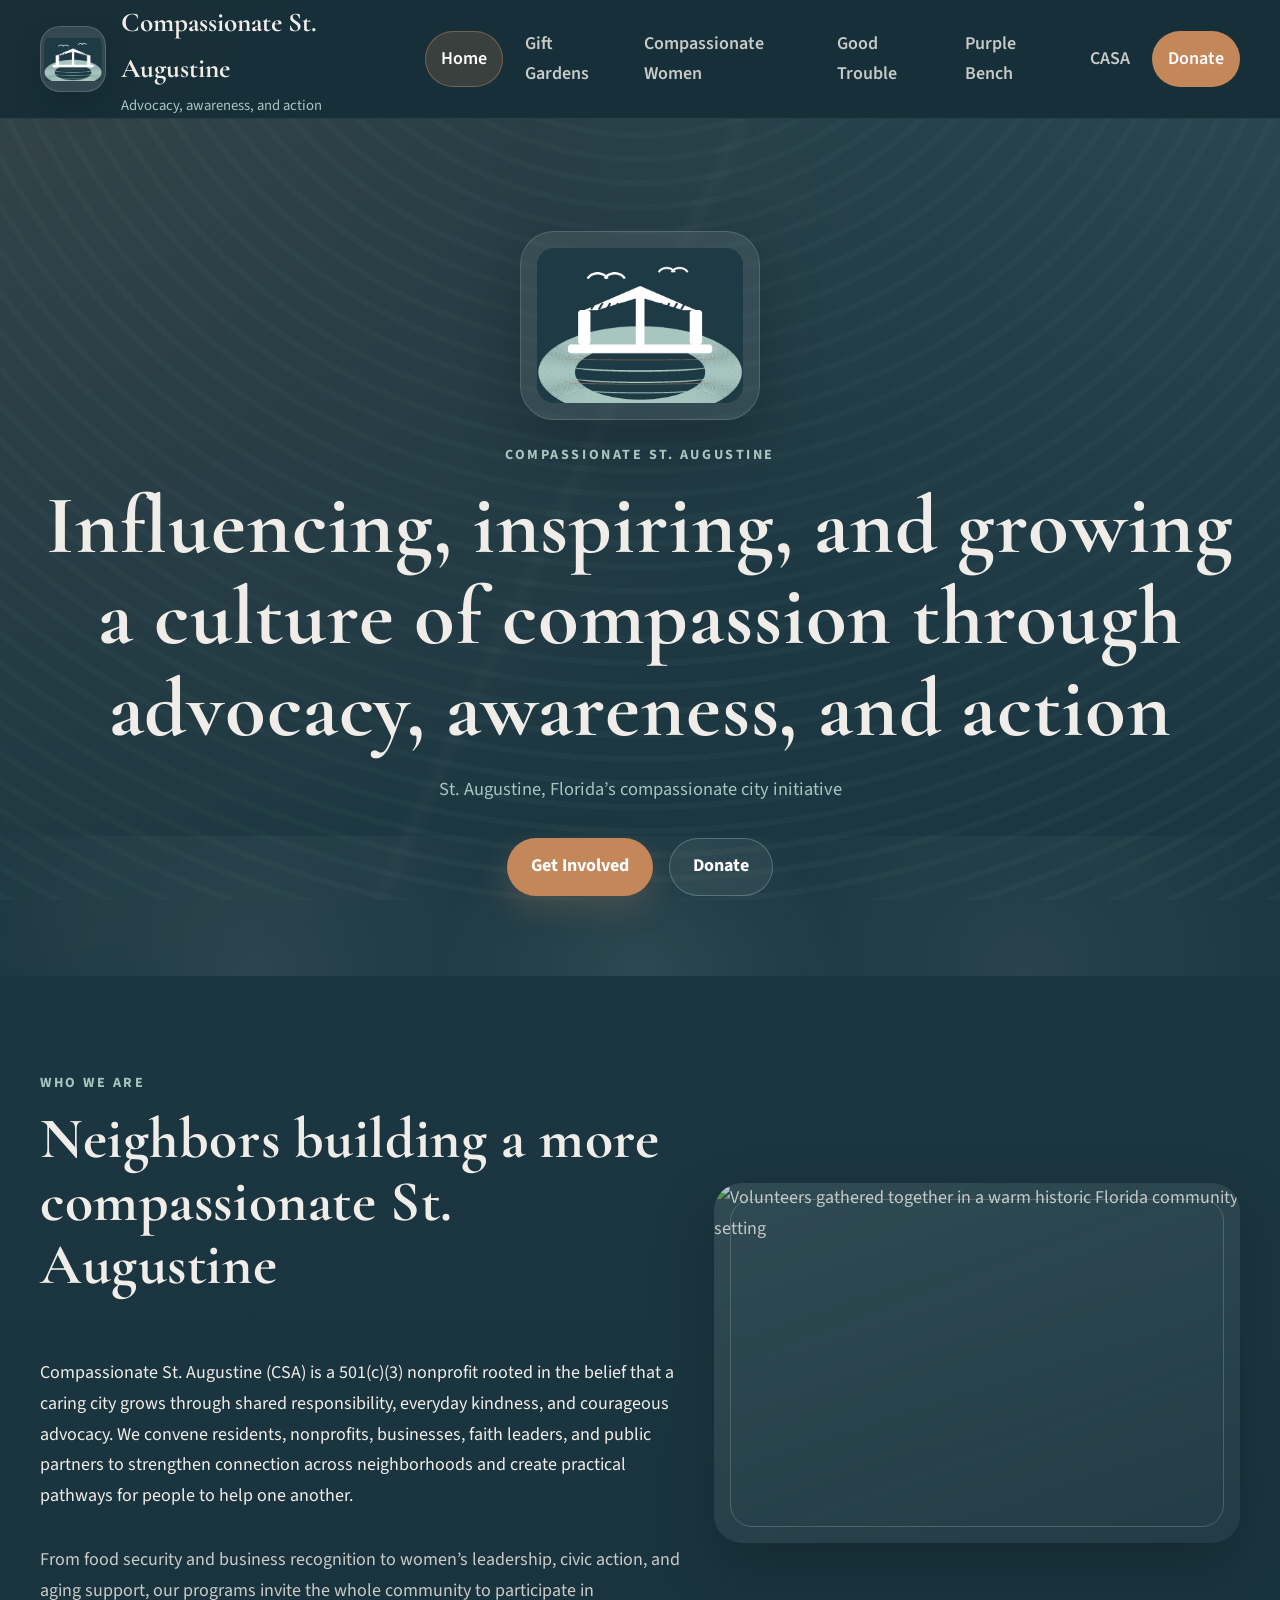
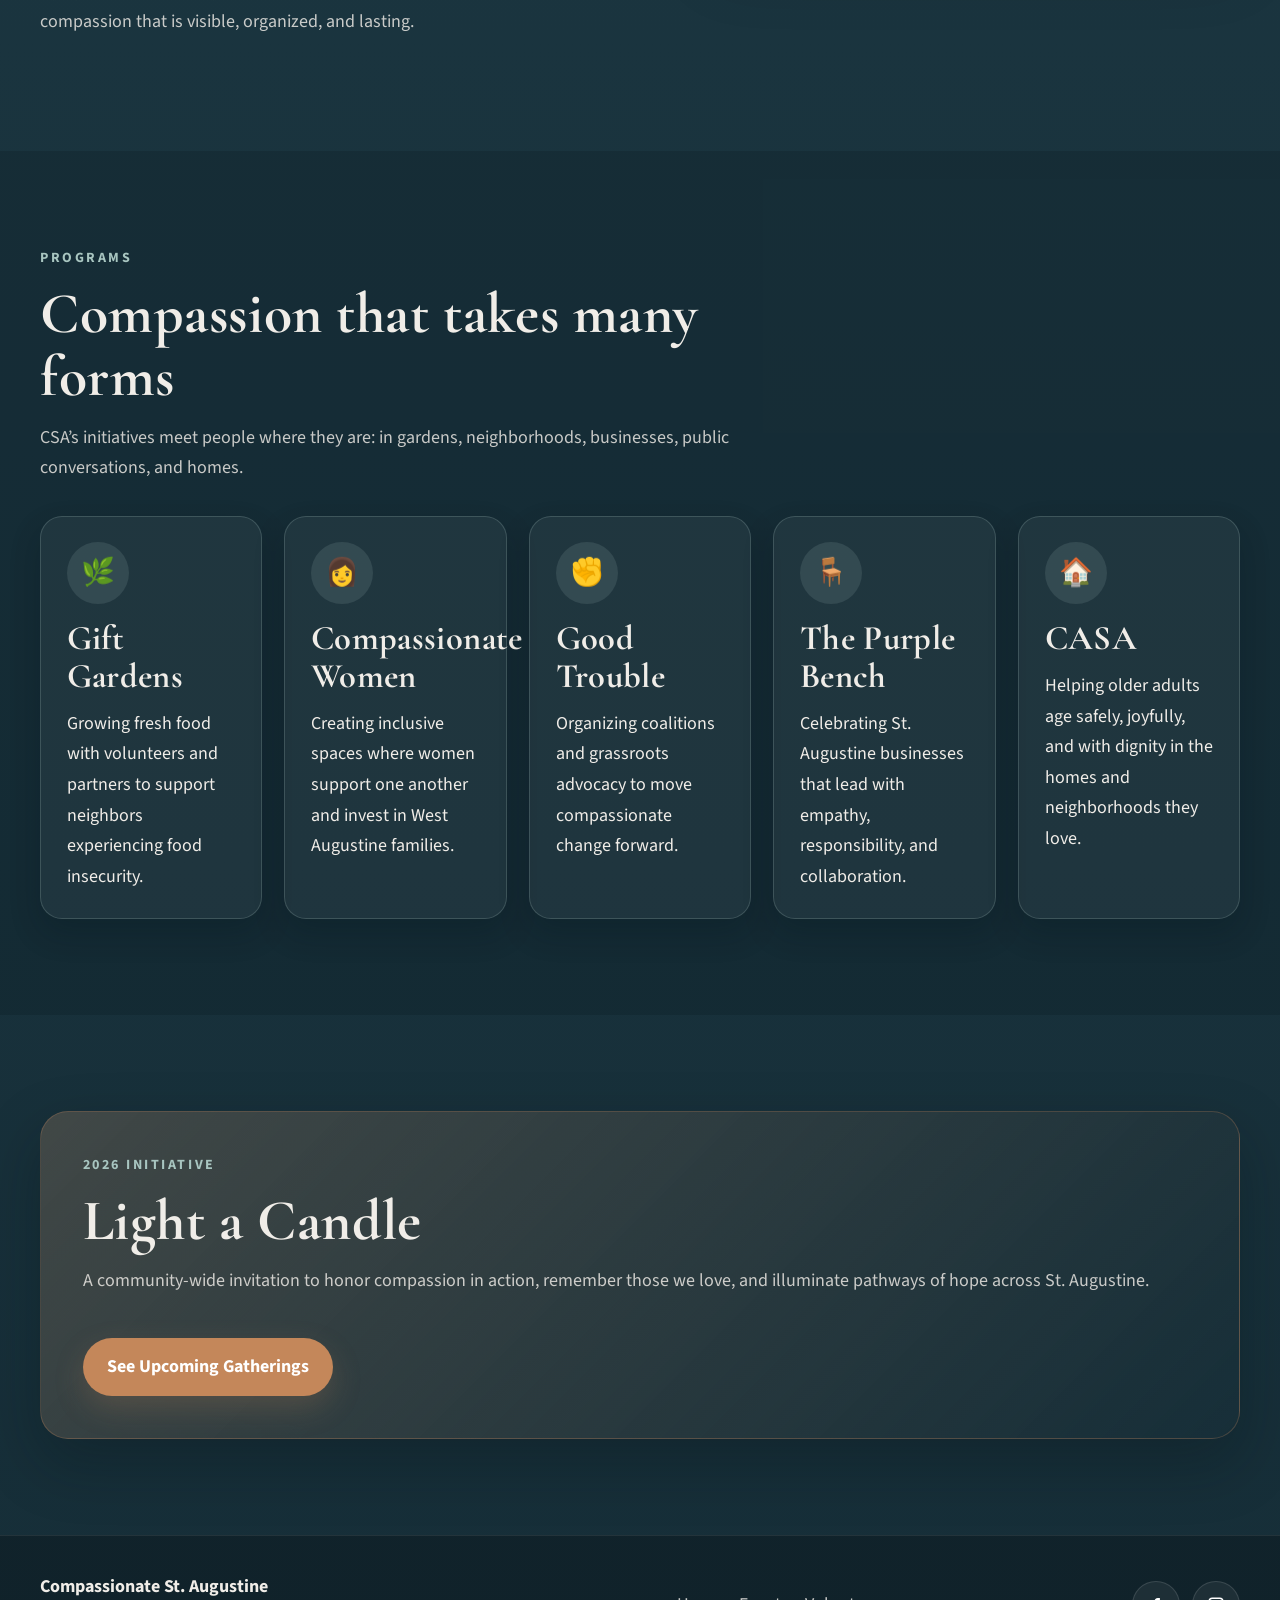
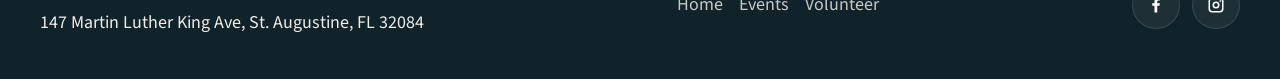
==== commit 340d97e1: "Build CSA multi-page website Co-authored-by: sundasfatima0623-cyber <sundasfatima0623-cyber@users.no" ====
--- a/index.html
+++ b/index.html
@@ -1,272 +1,76 @@
 <!DOCTYPE html>
 <html lang="en">
 <head>
-  <meta charset="UTF-8" />
-  <meta name="viewport" content="width=device-width, initial-scale=1.0" />
-  <meta name="description" content="Compassionate St. Augustine (CSA) — A 501(c)(3) nonprofit influencing and growing a culture of compassion through advocacy, awareness, and action in St. Augustine, Florida." />
-  <title>Compassionate St. Augustine — Home</title>
-  <link rel="stylesheet" href="style.css" />
-  <link rel="preconnect" href="https://fonts.googleapis.com" />
-  <link rel="preconnect" href="https://fonts.gstatic.com" crossorigin />
+  <meta charset="UTF-8">
+  <meta name="viewport" content="width=device-width, initial-scale=1.0">
+  <title>Compassionate St. Augustine | Growing a Culture of Compassion</title>
+  <meta name="description" content="Compassionate St. Augustine is a 501(c)(3) nonprofit growing a culture of compassion through advocacy, awareness, and action in St. Augustine, Florida.">
+  <link rel="preconnect" href="https://fonts.googleapis.com">
+  <link rel="preconnect" href="https://fonts.gstatic.com" crossorigin>
+  <link href="https://fonts.googleapis.com/css2?family=Cormorant+Garamond:wght@500;600;700&family=Source+Sans+3:wght@400;600;700&display=swap" rel="stylesheet">
+  <link rel="stylesheet" href="style.css">
+  <script defer src="script.js"></script>
 </head>
-<body>
-
-  <a class="skip-link" href="#main-content">Skip to main content</a>
-
-  <!-- ── Navigation ── -->
-  <nav class="site-nav" role="navigation" aria-label="Main navigation">
-    <div class="container nav-inner">
-      <a href="index.html" class="nav-logo" aria-label="Compassionate St. Augustine — Home">
-        <img src="assets/logo.jpeg" alt="Bridge of Lions logo — Compassionate St. Augustine" />
-        <div class="nav-logo-text">
-          <span class="nav-logo-title">Compassionate St. Augustine</span>
-          <span class="nav-logo-sub">501(c)(3) Nonprofit</span>
-        </div>
-      </a>
-      <button class="nav-hamburger" id="nav-hamburger" aria-controls="nav-links" aria-expanded="false" aria-label="Toggle navigation menu">
-        <span></span><span></span><span></span>
-      </button>
-      <ul class="nav-links" id="nav-links" role="list">
-        <li><a href="index.html" class="active">Home</a></li>
-        <li><a href="gift-gardens.html">Gift Gardens</a></li>
-        <li><a href="compassionate-women.html">Compassionate Women</a></li>
-        <li><a href="good-trouble.html">Good Trouble</a></li>
-        <li><a href="purple-bench.html">Purple Bench</a></li>
-        <li><a href="casa.html">CASA</a></li>
-        <li><a href="events.html">Events</a></li>
-        <li><a href="#donate" class="btn-nav-donate">Donate</a></li>
-      </ul>
-    </div>
-  </nav>
-
+<body data-page="home">
+  <a class="skip-link" href="#main-content">Skip to content</a>
+  <div id="site-header"></div>
   <main id="main-content">
-
-    <!-- ── Hero ── -->
-    <section class="hero" aria-label="Hero">
-      <div class="hero-bg" style="background-image: url('https://picsum.photos/seed/stjohnriver/1600/900');" aria-hidden="true"></div>
-
-      <!-- Decorative wave / water motif -->
-      <div class="hero-waves" aria-hidden="true">
-        <svg viewBox="0 0 1440 80" preserveAspectRatio="none" xmlns="http://www.w3.org/2000/svg">
-          <path d="M0,40 C240,80 480,0 720,40 C960,80 1200,0 1440,40 L1440,80 L0,80 Z" fill="#1E3A45" opacity="0.7"/>
-          <path d="M0,55 C360,15 720,75 1080,35 C1260,15 1380,50 1440,55 L1440,80 L0,80 Z" fill="#1E3A45"/>
-        </svg>
-      </div>
-
-      <div class="container text-center hero-content">
-        <div class="hero-logo-wrap">
-          <img class="hero-logo" src="assets/logo.jpeg" alt="Compassionate St. Augustine — Bridge of Lions logo" />
-        </div>
-        <span class="section-label fade-in">St. Augustine, Florida</span>
-        <h1 class="fade-in fade-in-delay-1">
-          Influencing, inspiring, and growing<br>
-          <span class="text-accent">a culture of compassion</span>
-        </h1>
-        <p class="hero-tagline fade-in fade-in-delay-2">
-          "Through advocacy, awareness, and action"
-        </p>
-        <p class="hero-sub fade-in fade-in-delay-3">St. Augustine, Florida's compassionate city initiative</p>
-        <div class="btn-group fade-in fade-in-delay-4" style="justify-content:center;">
-          <a href="#programs" class="btn btn-primary btn-lg">Get Involved</a>
-          <a href="#donate" class="btn btn-outline btn-lg">Donate</a>
+    <section class="hero">
+      <div class="container hero-content" data-reveal>
+        <img class="hero-logo" src="assets/logo.jpeg" alt="Compassionate St. Augustine Bridge of Lions logo with birds in flight">
+        <p class="eyebrow">Compassionate St. Augustine</p>
+        <h1>Influencing, inspiring, and growing a culture of compassion through advocacy, awareness, and action</h1>
+        <p class="hero-subheading">St. Augustine, Florida’s compassionate city initiative</p>
+        <div class="hero-actions" aria-label="Primary calls to action">
+          <a class="button button-primary" href="#programs">Get Involved</a>
+          <a class="button button-secondary" href="mailto:hello@compassionatestaugustine.org?subject=Donate%20to%20CSA">Donate</a>
         </div>
       </div>
     </section>
-
-    <!-- ── Who We Are ── -->
-    <section class="section" id="about" aria-labelledby="about-heading">
-      <div class="container">
-        <div class="about-grid">
-          <div class="about-img fade-in">
-            <img src="https://picsum.photos/seed/stjaugustine/700/500" alt="Volunteers gathering in St. Augustine community" loading="lazy" />
+    <section class="section">
+      <div class="container split-layout">
+        <div class="stack" data-reveal>
+          <div class="section-intro">
+            <p class="eyebrow">Who We Are</p>
+            <h2>Neighbors building a more compassionate St. Augustine</h2>
           </div>
-          <div class="fade-in fade-in-delay-1">
-            <span class="section-label">Who We Are</span>
-            <h2 id="about-heading">Rooted in St. Augustine.<br>Growing Compassion.</h2>
-            <div class="divider" style="margin-left:0;"></div>
-            <p>
-              Compassionate St. Augustine (CSA) is a 501(c)(3) nonprofit organization dedicated to influencing and growing a culture of compassion throughout St. Augustine, Florida. We believe that compassion is not a passive feeling but an active, community-wide commitment.
-            </p>
-            <p>
-              Through partnerships with local leaders, businesses, youth, and neighbors, CSA weaves a fabric of care and advocacy — from community gardens and women's circles to grassroots activism and support for our aging residents.
-            </p>
-            <p>
-              We are part of the global Charter for Compassion movement, bringing its principles home to the ancient city we love.
-            </p>
-            <a href="#programs" class="btn btn-accent" style="margin-top:1rem;">See Our Programs</a>
-          </div>
+          <p>Compassionate St. Augustine (CSA) is a 501(c)(3) nonprofit rooted in the belief that a caring city grows through shared responsibility, everyday kindness, and courageous advocacy. We convene residents, nonprofits, businesses, faith leaders, and public partners to strengthen connection across neighborhoods and create practical pathways for people to help one another.</p>
+          <p class="text-muted">From food security and business recognition to women’s leadership, civic action, and aging support, our programs invite the whole community to participate in compassion that is visible, organized, and lasting.</p>
+        </div>
+        <div class="photo-frame" data-reveal>
+          <img src="https://picsum.photos/900/1100?random=41" alt="Volunteers gathered together in a warm historic Florida community setting">
         </div>
       </div>
     </section>
-
-    <!-- ── Programs Grid ── -->
-    <section class="section section--alt" id="programs" aria-labelledby="programs-heading">
-      <div class="container text-center">
-        <span class="section-label">Our Work</span>
-        <h2 id="programs-heading" class="section-title fade-in">Programs &amp; Initiatives</h2>
-        <div class="divider"></div>
-        <p class="section-subtitle fade-in fade-in-delay-1">From community gardens to advocacy campaigns, CSA's programs are rooted in action and driven by care.</p>
-
-        <div class="programs-grid">
-          <a href="gift-gardens.html" class="program-card fade-in fade-in-delay-1" aria-label="Gift Gardens program">
-            <span class="program-card-icon" aria-hidden="true">🌿</span>
-            <h3>Gift Gardens</h3>
-            <p>Youth and volunteer community gardens fighting food insecurity in partnership with EPIC-CURE.</p>
-            <span class="card-link">Explore →</span>
-          </a>
-          <a href="compassionate-women.html" class="program-card fade-in fade-in-delay-2" aria-label="Compassionate Women program">
-            <span class="program-card-icon" aria-hidden="true">👩</span>
-            <h3>Compassionate Women</h3>
-            <p>Fostering inclusivity and compassion among women of all backgrounds in West Augustine and beyond.</p>
-            <span class="card-link">Explore →</span>
-          </a>
-          <a href="good-trouble.html" class="program-card fade-in fade-in-delay-3" aria-label="Good Trouble program">
-            <span class="program-card-icon" aria-hidden="true">✊</span>
-            <h3>Good Trouble</h3>
-            <p>Advocacy coalition building with local leaders to create change on housing, homelessness, and environment.</p>
-            <span class="card-link">Explore →</span>
-          </a>
-          <a href="purple-bench.html" class="program-card fade-in fade-in-delay-4" aria-label="The Purple Bench program">
-            <span class="program-card-icon" aria-hidden="true">🪑</span>
-            <h3>The Purple Bench</h3>
-            <p>Recognizing St. Augustine businesses that exemplify empathy, advocacy, and social responsibility.</p>
-            <span class="card-link">Explore →</span>
-          </a>
-          <a href="casa.html" class="program-card fade-in fade-in-delay-5" aria-label="CASA — Compassionate Aging St. Augustine, new initiative">
-            <span class="program-card-icon" aria-hidden="true">🏠</span>
-            <h3>CASA</h3>
-            <p>
-              <span class="pill pill-new" style="font-size:0.7rem; margin-bottom:0.5rem; display:inline-block;">New Initiative</span><br>
-              Compassionate Aging St. Augustine — helping seniors age safely and joyfully at home.
-            </p>
-            <span class="card-link">Explore →</span>
-          </a>
+    <section id="programs" class="section section-alt">
+      <div class="container">
+        <div class="section-intro" data-reveal>
+          <p class="eyebrow">Programs</p>
+          <h2>Compassion that takes many forms</h2>
+          <p class="text-muted">CSA’s initiatives meet people where they are: in gardens, neighborhoods, businesses, public conversations, and homes.</p>
+        </div>
+        <div class="grid program-grid">
+          <a class="card program-card" href="gift-gardens.html" data-reveal><span class="card-icon" aria-hidden="true">🌿</span><h3>Gift Gardens</h3><p>Growing fresh food with volunteers and partners to support neighbors experiencing food insecurity.</p></a>
+          <a class="card program-card" href="compassionate-women.html" data-reveal><span class="card-icon" aria-hidden="true">👩</span><h3>Compassionate Women</h3><p>Creating inclusive spaces where women support one another and invest in West Augustine families.</p></a>
+          <a class="card program-card" href="good-trouble.html" data-reveal><span class="card-icon" aria-hidden="true">✊</span><h3>Good Trouble</h3><p>Organizing coalitions and grassroots advocacy to move compassionate change forward.</p></a>
+          <a class="card program-card" href="purple-bench.html" data-reveal><span class="card-icon" aria-hidden="true">🪑</span><h3>The Purple Bench</h3><p>Celebrating St. Augustine businesses that lead with empathy, responsibility, and collaboration.</p></a>
+          <a class="card program-card" href="casa.html" data-reveal><span class="card-icon" aria-hidden="true">🏠</span><h3>CASA</h3><p>Helping older adults age safely, joyfully, and with dignity in the homes and neighborhoods they love.</p></a>
         </div>
       </div>
     </section>
-
-    <!-- ── Light a Candle 2026 Banner ── -->
-    <section class="banner" aria-labelledby="candle-heading">
-      <div class="banner-content">
-        <span class="section-label" style="color:rgba(255,255,255,0.75);">2026 Initiative</span>
-        <h2 id="candle-heading">🕯️ Light a Candle</h2>
-        <p>Join our 2026 citywide initiative to illuminate acts of compassion across St. Augustine. Every candle lit is a commitment — to a neighbor, a stranger, a community.</p>
-        <div class="btn-group" style="justify-content:center;">
-          <a href="events.html" class="btn btn-outline">See Events</a>
-          <a href="#donate" class="btn" style="background:white;color:#1E3A45;border-color:white;font-weight:700;">Pledge Your Light</a>
+    <section class="section">
+      <div class="container">
+        <div class="banner" data-reveal>
+          <div>
+            <p class="eyebrow">2026 Initiative</p>
+            <h2>Light a Candle</h2>
+            <p class="text-muted">A community-wide invitation to honor compassion in action, remember those we love, and illuminate pathways of hope across St. Augustine.</p>
+          </div>
+          <a class="button button-primary" href="events.html">See Upcoming Gatherings</a>
         </div>
       </div>
     </section>
-
-    <!-- ── Impact Numbers ── -->
-    <section class="section" aria-labelledby="impact-heading">
-      <div class="container text-center">
-        <span class="section-label">Our Impact</span>
-        <h2 id="impact-heading" class="section-title fade-in">Compassion by the Numbers</h2>
-        <div class="divider"></div>
-        <div class="stats-grid">
-          <div class="stat-card fade-in fade-in-delay-1">
-            <div class="stat-card-icon" aria-hidden="true">🌱</div>
-            <h3>4</h3>
-            <p>Community garden locations growing food and community</p>
-          </div>
-          <div class="stat-card fade-in fade-in-delay-2">
-            <div class="stat-card-icon" aria-hidden="true">🤝</div>
-            <h3>200+</h3>
-            <p>Active volunteers across all programs</p>
-          </div>
-          <div class="stat-card fade-in fade-in-delay-3">
-            <div class="stat-card-icon" aria-hidden="true">🏪</div>
-            <h3>30+</h3>
-            <p>Purple Bench certified compassionate businesses</p>
-          </div>
-          <div class="stat-card fade-in fade-in-delay-4">
-            <div class="stat-card-icon" aria-hidden="true">🏙️</div>
-            <h3>1</h3>
-            <p>City united by a charter of compassion</p>
-          </div>
-        </div>
-      </div>
-    </section>
-
-    <!-- ── Get Involved CTA ── -->
-    <section class="cta-section" id="donate" aria-labelledby="cta-heading">
-      <div class="container">
-        <span class="section-label">Take Action</span>
-        <h2 id="cta-heading" class="fade-in">Be Part of Something Bigger</h2>
-        <div class="divider"></div>
-        <p class="fade-in fade-in-delay-1">Compassion grows when communities act together. Volunteer, donate, or partner with CSA to help St. Augustine become a more caring city for everyone.</p>
-        <div class="btn-group fade-in fade-in-delay-2" style="justify-content:center;">
-          <a href="events.html" class="btn btn-primary btn-lg">Get Involved</a>
-          <a href="mailto:info@compassionatestaugustine.org" class="btn btn-outline btn-lg">Contact Us</a>
-        </div>
-      </div>
-    </section>
-
   </main>
-
-  <!-- ── Footer ── -->
-  <footer class="site-footer" role="contentinfo">
-    <div class="container">
-      <div class="footer-grid">
-        <div class="footer-brand">
-          <div class="footer-logo">
-            <img src="assets/logo.jpeg" alt="Compassionate St. Augustine logo" />
-            <div>
-              <div class="footer-logo-text">Compassionate St. Augustine</div>
-              <div class="footer-logo-sub">501(c)(3) Nonprofit</div>
-            </div>
-          </div>
-          <p>Influencing and growing a culture of compassion through advocacy, awareness, and action in St. Augustine, Florida.</p>
-          <div class="footer-social">
-            <a href="https://facebook.com" class="social-link" aria-label="Follow us on Facebook" target="_blank" rel="noopener noreferrer">
-              <svg width="18" height="18" viewBox="0 0 24 24" fill="currentColor" aria-hidden="true"><path d="M18 2h-3a5 5 0 00-5 5v3H7v4h3v8h4v-8h3l1-4h-4V7a1 1 0 011-1h3z"/></svg>
-            </a>
-            <a href="https://instagram.com" class="social-link" aria-label="Follow us on Instagram" target="_blank" rel="noopener noreferrer">
-              <svg width="18" height="18" viewBox="0 0 24 24" fill="none" stroke="currentColor" stroke-width="2" aria-hidden="true"><rect x="2" y="2" width="20" height="20" rx="5" ry="5"/><circle cx="12" cy="12" r="4"/><circle cx="17.5" cy="6.5" r="1" fill="currentColor" stroke="none"/></svg>
-            </a>
-          </div>
-        </div>
-
-        <div class="footer-col">
-          <h4>Programs</h4>
-          <ul role="list">
-            <li><a href="gift-gardens.html">Gift Gardens</a></li>
-            <li><a href="compassionate-women.html">Compassionate Women</a></li>
-            <li><a href="good-trouble.html">Good Trouble</a></li>
-            <li><a href="purple-bench.html">Purple Bench</a></li>
-            <li><a href="casa.html">CASA <span class="pill pill-new" style="font-size:0.65rem;padding:0.1rem 0.5rem;">New</span></a></li>
-          </ul>
-        </div>
-
-        <div class="footer-col">
-          <h4>Get Involved</h4>
-          <ul role="list">
-            <li><a href="events.html">Upcoming Events</a></li>
-            <li><a href="casa.html#volunteer">Volunteer</a></li>
-            <li><a href="#donate">Donate</a></li>
-            <li><a href="purple-bench.html#nominate">Nominate a Business</a></li>
-          </ul>
-        </div>
-
-        <div class="footer-col">
-          <h4>Contact</h4>
-          <address class="footer-address" style="font-style:normal;">
-            <strong>Compassionate St. Augustine</strong><br>
-            147 Martin Luther King Ave<br>
-            St. Augustine, FL 32084<br><br>
-            <a href="mailto:info@compassionatestaugustine.org">info@compassionatestaugustine.org</a>
-          </address>
-        </div>
-      </div>
-
-      <div class="footer-bottom">
-        <p>&copy; 2026 Compassionate St. Augustine. All rights reserved. 501(c)(3) Nonprofit Organization.</p>
-        <p>Part of the global <a href="https://charterforcompassion.org" target="_blank" rel="noopener noreferrer" style="color:var(--clr-accent-light);">Charter for Compassion</a> movement.</p>
-      </div>
-    </div>
-  </footer>
-
-  <script src="script.js"></script>
+  <div id="site-footer"></div>
 </body>
 </html>
--- a/style.css
+++ b/style.css
@@ -1,1072 +1,704 @@
-/* ============================================================
-   Compassionate St. Augustine — Main Stylesheet
-   ============================================================ */
-
-@import url('https://fonts.googleapis.com/css2?family=Cormorant+Garamond:ital,wght@0,300;0,400;0,500;0,600;0,700;1,400;1,600&family=Source+Sans+3:wght@300;400;500;600;700&display=swap');
-
-/* ── CSS Custom Properties ── */
 :root {
-  --clr-primary: #1E3A45;
-  --clr-primary-dark: #162E38;
-  --clr-white: #FFFFFF;
-  --clr-accent-warm: #C4875A;
-  --clr-accent-light: #A8C5C0;
-  --clr-text-dark: #F0EDE8;
-  --clr-text-body: #D6D1CC;
-  --clr-overlay: rgba(22, 46, 56, 0.82);
-
-  --font-heading: 'Cormorant Garamond', Georgia, serif;
-  --font-body: 'Source Sans 3', 'Segoe UI', sans-serif;
-
-  --radius: 8px;
-  --radius-lg: 16px;
-  --shadow: 0 4px 24px rgba(0,0,0,0.18);
-  --shadow-card: 0 2px 16px rgba(0,0,0,0.14);
-  --transition: 0.3s ease;
-  --max-w: 1200px;
-}
-
-/* ── Reset & Base ── */
-*, *::before, *::after { box-sizing: border-box; margin: 0; padding: 0; }
-
-html { scroll-behavior: smooth; font-size: 18px; }
+  --bg-primary: #1e3a45;
+  --bg-alt: #162e38;
+  --white: #ffffff;
+  --accent-warm: #c4875a;
+  --accent-light: #a8c5c0;
+  --text-dark: #f0ede8;
+  --text-muted: rgba(240, 237, 232, 0.82);
+  --border-soft: rgba(168, 197, 192, 0.22);
+  --shadow-lg: 0 24px 60px rgba(6, 17, 21, 0.28);
+  --shadow-md: 0 14px 30px rgba(6, 17, 21, 0.22);
+  --radius-lg: 28px;
+  --radius-md: 22px;
+  --radius-sm: 16px;
+  --max-width: 1200px;
+}
+
+*,
+*::before,
+*::after {
+  box-sizing: border-box;
+}
+
+html {
+  scroll-behavior: smooth;
+}
 
 body {
-  font-family: var(--font-body);
-  background: var(--clr-primary);
-  color: var(--clr-text-dark);
+  margin: 0;
+  font-family: "Source Sans 3", sans-serif;
+  font-size: 18px;
   line-height: 1.7;
+  color: var(--text-dark);
+  background:
+    radial-gradient(circle at top left, rgba(196, 135, 90, 0.14), transparent 28%),
+    radial-gradient(circle at top right, rgba(168, 197, 192, 0.1), transparent 22%),
+    linear-gradient(180deg, var(--bg-primary) 0%, var(--bg-alt) 100%);
   min-height: 100vh;
-  overflow-x: hidden;
-}
-
-img { display: block; max-width: 100%; height: auto; }
-
-a { color: var(--clr-accent-warm); text-decoration: none; transition: color var(--transition); }
-a:hover { color: var(--clr-accent-light); }
-a:focus-visible { outline: 3px solid var(--clr-accent-warm); outline-offset: 3px; border-radius: 3px; }
-
-ul { list-style: none; }
-
-/* ── Typography ── */
-h1, h2, h3, h4, h5, h6 {
-  font-family: var(--font-heading);
-  line-height: 1.2;
-  color: var(--clr-white);
+}
+
+body::before {
+  content: "";
+  position: fixed;
+  inset: 0;
+  pointer-events: none;
+  background:
+    linear-gradient(
+      115deg,
+      transparent 0%,
+      transparent 46%,
+      rgba(255, 255, 255, 0.035) 47%,
+      transparent 48%,
+      transparent 100%
+    ),
+    repeating-radial-gradient(
+      circle at 50% -20%,
+      rgba(168, 197, 192, 0.05) 0 6px,
+      transparent 6px 24px
+    );
+  opacity: 0.7;
+  z-index: -1;
+}
+
+img {
+  display: block;
+  max-width: 100%;
+}
+
+a {
+  color: inherit;
+}
+
+p {
+  margin-top: 0;
+}
+
+h1,
+h2,
+h3,
+h4 {
+  margin: 0 0 0.8rem;
+  font-family: "Cormorant Garamond", serif;
+  line-height: 1.1;
+  letter-spacing: 0.01em;
+}
+
+h1 {
+  font-size: clamp(3rem, 8vw, 5.2rem);
+}
+
+h2 {
+  font-size: clamp(2.3rem, 5vw, 3.6rem);
+}
+
+h3 {
+  font-size: clamp(1.6rem, 3vw, 2.15rem);
+}
+
+.skip-link {
+  position: absolute;
+  top: -200px;
+  left: 1rem;
+  z-index: 2000;
+  padding: 0.85rem 1rem;
+  border-radius: 999px;
+  background: var(--white);
+  color: var(--bg-alt);
+  font-weight: 700;
+  transition: top 0.2s ease;
+}
+
+.skip-link:focus {
+  top: 1rem;
+}
+
+.container {
+  width: min(calc(100% - 2.5rem), var(--max-width));
+  margin: 0 auto;
+}
+
+.section {
+  padding: clamp(3.5rem, 8vw, 6rem) 0;
+  position: relative;
+}
+
+.section-alt {
+  background: rgba(10, 21, 26, 0.18);
+}
+
+.section-intro {
+  max-width: 760px;
+  margin-bottom: 2rem;
+}
+
+.eyebrow {
+  margin-bottom: 0.75rem;
+  text-transform: uppercase;
+  letter-spacing: 0.18em;
+  font-size: 0.88rem;
+  font-weight: 700;
+  color: var(--accent-light);
+}
+
+.lead {
+  max-width: 860px;
+  margin: 0 auto;
+  font-size: 1.18rem;
+  color: var(--text-muted);
+}
+
+.text-muted {
+  color: var(--text-muted);
+}
+
+.site-header {
+  position: sticky;
+  top: 0;
+  z-index: 1500;
+  backdrop-filter: blur(16px);
+  background: rgba(22, 46, 56, 0.92);
+  border-bottom: 1px solid rgba(255, 255, 255, 0.08);
+}
+
+.nav-inner {
+  display: flex;
+  align-items: center;
+  justify-content: space-between;
+  gap: 1.5rem;
+  min-height: 88px;
+}
+
+.brand {
+  display: inline-flex;
+  align-items: center;
+  gap: 0.95rem;
+  text-decoration: none;
+}
+
+.brand-mark {
+  width: 66px;
+  height: 66px;
+  border-radius: 20px;
+  object-fit: contain;
+  padding: 0.2rem;
+  background: rgba(255, 255, 255, 0.12);
+  border: 1px solid rgba(255, 255, 255, 0.16);
+  box-shadow: var(--shadow-md);
+}
+
+.brand-copy {
+  display: grid;
+  gap: 0.05rem;
+}
+
+.brand-name {
+  font-family: "Cormorant Garamond", serif;
+  font-size: 1.7rem;
+  font-weight: 700;
+}
+
+.brand-tag {
+  font-size: 0.92rem;
+  color: var(--accent-light);
+}
+
+.nav-toggle {
+  display: none;
+  align-items: center;
+  justify-content: center;
+  width: 52px;
+  height: 52px;
+  border: 1px solid rgba(255, 255, 255, 0.14);
+  border-radius: 16px;
+  background: rgba(255, 255, 255, 0.06);
+  color: var(--text-dark);
+  cursor: pointer;
+}
+
+.nav-toggle:focus-visible,
+.nav-link:focus-visible,
+.button:focus-visible,
+.social-link:focus-visible {
+  outline: 3px solid var(--accent-light);
+  outline-offset: 3px;
+}
+
+.hamburger {
+  display: inline-grid;
+  gap: 5px;
+}
+
+.hamburger span {
+  width: 20px;
+  height: 2px;
+  border-radius: 999px;
+  background: currentColor;
+}
+
+.nav-menu {
+  display: flex;
+  align-items: center;
+  gap: 0.35rem;
+}
+
+.nav-link {
+  display: inline-flex;
+  align-items: center;
+  justify-content: center;
+  min-height: 48px;
+  padding: 0.8rem 1rem;
+  border-radius: 999px;
+  text-decoration: none;
   font-weight: 600;
-}
-
-h1 { font-size: clamp(2.2rem, 5vw, 3.8rem); }
-h2 { font-size: clamp(1.8rem, 3.5vw, 2.8rem); }
-h3 { font-size: clamp(1.3rem, 2.5vw, 1.9rem); }
-h4 { font-size: 1.3rem; }
-
-p { font-size: 1rem; color: var(--clr-text-body); margin-bottom: 1rem; }
-p:last-child { margin-bottom: 0; }
-
-/* ── Layout Utilities ── */
-.container {
-  width: 100%;
-  max-width: var(--max-w);
-  margin: 0 auto;
-  padding: 0 1.5rem;
-}
-
-.section { padding: 5rem 0; }
-.section--alt { background: var(--clr-primary-dark); }
-
-.text-center { text-align: center; }
-.text-accent { color: var(--clr-accent-warm); }
-.text-light { color: var(--clr-accent-light); }
-
-.section-label {
-  font-family: var(--font-body);
-  font-size: 0.8rem;
-  font-weight: 700;
-  letter-spacing: 0.18em;
-  text-transform: uppercase;
-  color: var(--clr-accent-warm);
-  display: block;
-  margin-bottom: 0.6rem;
-}
-
-.section-title {
-  margin-bottom: 1.2rem;
-}
-
-.section-subtitle {
-  font-size: 1.1rem;
-  color: var(--clr-accent-light);
-  max-width: 640px;
-  margin: 0 auto 3rem;
-}
-
-/* ── Decorative Divider ── */
-.divider {
-  width: 64px;
-  height: 3px;
-  background: linear-gradient(90deg, var(--clr-accent-warm), var(--clr-accent-light));
-  border-radius: 2px;
-  margin: 1rem auto 2rem;
-}
-
-/* ── Buttons ── */
-.btn {
-  display: inline-flex;
-  align-items: center;
-  justify-content: center;
-  gap: 0.5rem;
-  min-height: 52px;
-  padding: 0.75rem 2rem;
-  border-radius: var(--radius);
-  font-family: var(--font-body);
-  font-size: 1rem;
-  font-weight: 600;
-  letter-spacing: 0.04em;
-  cursor: pointer;
-  border: 2px solid transparent;
-  transition: all var(--transition);
-  text-decoration: none;
-  white-space: nowrap;
-}
-
-.btn:focus-visible { outline: 3px solid var(--clr-accent-warm); outline-offset: 3px; }
-
-.btn-primary {
-  background: var(--clr-accent-warm);
-  color: var(--clr-white);
-  border-color: var(--clr-accent-warm);
-}
-.btn-primary:hover {
-  background: #b57448;
-  border-color: #b57448;
-  color: var(--clr-white);
-  transform: translateY(-2px);
-  box-shadow: 0 6px 20px rgba(196,135,90,0.35);
-}
-
-.btn-outline {
-  background: transparent;
-  color: var(--clr-white);
-  border-color: var(--clr-white);
-}
-.btn-outline:hover {
-  background: var(--clr-white);
-  color: var(--clr-primary);
-  transform: translateY(-2px);
-}
-
-.btn-accent {
-  background: transparent;
-  color: var(--clr-accent-light);
-  border-color: var(--clr-accent-light);
-}
-.btn-accent:hover {
-  background: var(--clr-accent-light);
-  color: var(--clr-primary);
-  transform: translateY(-2px);
-}
-
-.btn-lg { min-height: 60px; padding: 1rem 2.5rem; font-size: 1.1rem; }
-
-.btn-group {
+  color: var(--text-muted);
+  transition:
+    background 0.2s ease,
+    color 0.2s ease,
+    transform 0.2s ease;
+}
+
+.nav-link:hover {
+  color: var(--white);
+  background: rgba(255, 255, 255, 0.08);
+  transform: translateY(-1px);
+}
+
+.nav-link.active {
+  color: var(--white);
+  background: rgba(196, 135, 90, 0.2);
+  box-shadow: inset 0 0 0 1px rgba(196, 135, 90, 0.45);
+}
+
+.nav-link.nav-link-accent {
+  background: var(--accent-warm);
+  color: var(--white);
+}
+
+.nav-link.nav-link-accent:hover {
+  background: #d39669;
+}
+
+.hero {
+  position: relative;
+  padding: clamp(5rem, 10vw, 7rem) 0 clamp(4rem, 8vw, 5rem);
+  overflow: hidden;
+}
+
+.hero::after {
+  content: "";
+  position: absolute;
+  inset: auto 0 0;
+  height: 140px;
+  background:
+    radial-gradient(circle at 20% 100%, rgba(255, 255, 255, 0.08), transparent 32%),
+    radial-gradient(circle at 50% 100%, rgba(168, 197, 192, 0.15), transparent 30%),
+    radial-gradient(circle at 80% 100%, rgba(255, 255, 255, 0.07), transparent 32%);
+  opacity: 0.9;
+}
+
+.hero-content {
+  position: relative;
+  z-index: 1;
+  text-align: center;
+}
+
+.hero-logo {
+  width: min(240px, 42vw);
+  margin: 0 auto 1.5rem;
+  padding: 1rem;
+  border-radius: 34px;
+  background: rgba(255, 255, 255, 0.08);
+  border: 1px solid rgba(255, 255, 255, 0.14);
+  box-shadow: var(--shadow-lg);
+}
+
+.hero-subheading {
+  margin: 1.25rem auto 0;
+  max-width: 780px;
+  color: var(--accent-light);
+  font-size: 1.15rem;
+}
+
+.hero-actions,
+.button-group {
   display: flex;
   flex-wrap: wrap;
+  justify-content: center;
   gap: 1rem;
-  align-items: center;
-}
-
-/* ── Navigation ── */
-.site-nav {
-  position: sticky;
-  top: 0;
-  z-index: 1000;
-  background: rgba(22, 46, 56, 0.97);
-  backdrop-filter: blur(12px);
-  -webkit-backdrop-filter: blur(12px);
-  border-bottom: 1px solid rgba(168,197,192,0.12);
-  box-shadow: 0 2px 20px rgba(0,0,0,0.25);
-}
-
-.nav-inner {
+  margin-top: 2rem;
+}
+
+.page-hero .hero-content {
+  text-align: left;
+  max-width: 820px;
+}
+
+.button {
+  display: inline-flex;
+  align-items: center;
+  justify-content: center;
+  gap: 0.55rem;
+  min-height: 52px;
+  padding: 0.8rem 1.45rem;
+  border-radius: 999px;
+  border: 1px solid transparent;
+  text-decoration: none;
+  font-weight: 700;
+  transition:
+    transform 0.2s ease,
+    background 0.2s ease,
+    color 0.2s ease,
+    border-color 0.2s ease;
+}
+
+.button:hover {
+  transform: translateY(-2px);
+}
+
+.button-primary {
+  background: var(--accent-warm);
+  color: var(--white);
+  box-shadow: 0 12px 30px rgba(196, 135, 90, 0.22);
+}
+
+.button-primary:hover {
+  background: #d49669;
+}
+
+.button-secondary {
+  background: rgba(255, 255, 255, 0.06);
+  border-color: rgba(168, 197, 192, 0.34);
+  color: var(--white);
+}
+
+.button-secondary:hover {
+  background: rgba(255, 255, 255, 0.12);
+}
+
+.split-layout {
+  display: grid;
+  grid-template-columns: 1.1fr 0.9fr;
+  gap: 2rem;
+  align-items: center;
+}
+
+.stack {
+  display: grid;
+  gap: 1rem;
+}
+
+.grid {
+  display: grid;
+  gap: 1.4rem;
+}
+
+.grid-2 {
+  grid-template-columns: repeat(2, minmax(0, 1fr));
+}
+
+.grid-3 {
+  grid-template-columns: repeat(3, minmax(0, 1fr));
+}
+
+.program-grid {
+  grid-template-columns: repeat(auto-fit, minmax(220px, 1fr));
+}
+
+.card {
+  padding: 1.6rem;
+  border-radius: var(--radius-md);
+  background: rgba(255, 255, 255, 0.05);
+  border: 1px solid var(--border-soft);
+  box-shadow: var(--shadow-md);
+}
+
+.card p:last-child,
+.card ul:last-child {
+  margin-bottom: 0;
+}
+
+.program-card {
+  display: block;
+  height: 100%;
+  text-decoration: none;
+  transition:
+    transform 0.2s ease,
+    border-color 0.2s ease,
+    background 0.2s ease;
+}
+
+.program-card:hover {
+  transform: translateY(-4px);
+  border-color: rgba(196, 135, 90, 0.42);
+  background: rgba(255, 255, 255, 0.08);
+}
+
+.card-icon {
+  display: inline-flex;
+  align-items: center;
+  justify-content: center;
+  width: 62px;
+  height: 62px;
+  margin-bottom: 1rem;
+  border-radius: 50%;
+  background: rgba(168, 197, 192, 0.14);
+  font-size: 1.7rem;
+}
+
+.location-list,
+.impact-list {
+  list-style: none;
+  margin: 0;
+  padding: 0;
+  display: grid;
+  gap: 1rem;
+}
+
+.location-list li,
+.impact-list li {
+  padding: 1rem 1.1rem;
+  border-left: 4px solid var(--accent-warm);
+  border-radius: 0 18px 18px 0;
+  background: rgba(255, 255, 255, 0.06);
+}
+
+.location-list strong,
+.impact-list strong {
+  display: block;
+  color: var(--white);
+}
+
+.banner,
+.cta-panel {
+  padding: clamp(1.8rem, 4vw, 2.6rem);
+  border-radius: var(--radius-lg);
+  border: 1px solid rgba(196, 135, 90, 0.28);
+  background:
+    linear-gradient(135deg, rgba(196, 135, 90, 0.2), rgba(22, 46, 56, 0.96)),
+    rgba(255, 255, 255, 0.04);
+  box-shadow: var(--shadow-lg);
+}
+
+.banner {
   display: flex;
   align-items: center;
   justify-content: space-between;
-  height: 72px;
-}
-
-.nav-logo {
-  display: flex;
-  align-items: center;
-  gap: 0.75rem;
-  text-decoration: none;
-}
-
-.nav-logo img {
-  height: 48px;
-  width: auto;
-  border-radius: 4px;
-  object-fit: contain;
-}
-
-.nav-logo-text {
-  display: flex;
-  flex-direction: column;
-  line-height: 1.1;
-}
-
-.nav-logo-title {
-  font-family: var(--font-heading);
-  font-size: 1.15rem;
-  font-weight: 700;
-  color: var(--clr-white);
-  letter-spacing: 0.02em;
-}
-
-.nav-logo-sub {
-  font-family: var(--font-body);
-  font-size: 0.7rem;
-  color: var(--clr-accent-light);
-  letter-spacing: 0.12em;
-  text-transform: uppercase;
-  font-weight: 500;
-}
-
-.nav-links {
-  display: flex;
-  align-items: center;
-  gap: 0.25rem;
-}
-
-.nav-links a {
-  font-family: var(--font-body);
-  font-size: 0.88rem;
-  font-weight: 500;
-  color: var(--clr-text-dark);
-  padding: 0.5rem 0.75rem;
-  border-radius: var(--radius);
-  transition: all var(--transition);
-  white-space: nowrap;
-  letter-spacing: 0.02em;
-}
-
-.nav-links a:hover {
-  color: var(--clr-accent-light);
-  background: rgba(168,197,192,0.1);
-}
-
-.nav-links a.active {
-  color: var(--clr-accent-warm);
-  background: rgba(196,135,90,0.12);
-}
-
-.nav-links .btn-nav-donate {
-  background: var(--clr-accent-warm);
-  color: var(--clr-white) !important;
-  padding: 0.5rem 1.2rem;
-  font-weight: 600;
-  min-height: 40px;
-}
-.nav-links .btn-nav-donate:hover {
-  background: #b57448;
-  color: var(--clr-white) !important;
-  transform: none;
-}
-
-.nav-hamburger {
-  display: none;
-  flex-direction: column;
-  gap: 5px;
-  background: none;
-  border: none;
-  cursor: pointer;
-  padding: 8px;
-  border-radius: 4px;
-  transition: background var(--transition);
-}
-.nav-hamburger:hover { background: rgba(255,255,255,0.08); }
-.nav-hamburger span {
-  display: block;
-  width: 26px;
-  height: 2px;
-  background: var(--clr-white);
-  border-radius: 2px;
-  transition: all 0.3s ease;
-}
-.nav-hamburger[aria-expanded="true"] span:nth-child(1) { transform: translateY(7px) rotate(45deg); }
-.nav-hamburger[aria-expanded="true"] span:nth-child(2) { opacity: 0; transform: scaleX(0); }
-.nav-hamburger[aria-expanded="true"] span:nth-child(3) { transform: translateY(-7px) rotate(-45deg); }
-
-/* ── Hero Section ── */
-.hero {
-  position: relative;
-  min-height: 92vh;
-  display: flex;
-  align-items: center;
-  overflow: hidden;
-  background: var(--clr-primary-dark);
-}
-
-.hero-bg {
-  position: absolute;
-  inset: 0;
-  background-size: cover;
-  background-position: center;
-  opacity: 0.22;
-  z-index: 0;
-}
-
-/* Water ripple / bridge motif decoration */
-.hero-waves {
-  position: absolute;
-  bottom: 0;
-  left: 0;
-  right: 0;
-  z-index: 1;
-  overflow: hidden;
-  line-height: 0;
-}
-
-.hero-waves svg {
-  display: block;
-  width: 100%;
-}
-
-.hero-content {
-  position: relative;
-  z-index: 2;
-  width: 100%;
-}
-
-.hero-logo-wrap {
-  margin-bottom: 2rem;
-  display: flex;
-  justify-content: center;
-}
-
-.hero-logo {
-  width: clamp(120px, 18vw, 200px);
-  height: auto;
-  filter: drop-shadow(0 4px 20px rgba(0,0,0,0.4));
-  border-radius: 12px;
-}
-
-.hero-tagline {
-  font-family: var(--font-heading);
-  font-size: clamp(1.5rem, 3.5vw, 2.6rem);
-  font-weight: 400;
-  font-style: italic;
-  color: var(--clr-text-dark);
-  max-width: 800px;
-  margin: 0 auto 1rem;
-  line-height: 1.35;
-}
-
-.hero-sub {
-  font-family: var(--font-body);
-  font-size: clamp(0.9rem, 1.8vw, 1.1rem);
-  color: var(--clr-accent-light);
-  letter-spacing: 0.06em;
-  text-transform: uppercase;
-  font-weight: 500;
-  margin-bottom: 2.5rem;
-}
-
-.hero h1 { margin-bottom: 1rem; }
-
-/* ── Inner page hero ── */
-.page-hero {
-  position: relative;
-  min-height: 46vh;
-  display: flex;
-  align-items: center;
-  justify-content: center;
-  background: var(--clr-primary-dark);
-  overflow: hidden;
-  text-align: center;
-  padding: 5rem 1.5rem;
-}
-
-.page-hero-bg {
-  position: absolute;
-  inset: 0;
-  background-size: cover;
-  background-position: center;
-  opacity: 0.18;
-  z-index: 0;
-}
-
-.page-hero-content {
-  position: relative;
-  z-index: 2;
-  max-width: 760px;
-}
-
-.page-hero-content .section-label { justify-content: center; display: flex; }
-
-.page-hero-content h1 {
-  margin-bottom: 1rem;
-}
-
-.page-hero-content p {
-  font-size: 1.15rem;
-  color: var(--clr-accent-light);
-  margin-top: 0.5rem;
-}
-
-/* ── Program Cards ── */
-.programs-grid {
-  display: grid;
-  grid-template-columns: repeat(auto-fill, minmax(220px, 1fr));
+  flex-wrap: wrap;
   gap: 1.5rem;
 }
 
-.program-card {
-  background: rgba(255,255,255,0.04);
-  border: 1px solid rgba(168,197,192,0.15);
-  border-radius: var(--radius-lg);
-  padding: 2rem 1.5rem;
-  text-align: center;
-  transition: all var(--transition);
-  text-decoration: none;
-  display: flex;
-  flex-direction: column;
-  align-items: center;
-  gap: 0.75rem;
-  cursor: pointer;
-  position: relative;
-  overflow: hidden;
-}
-
-.program-card::before {
-  content: '';
-  position: absolute;
-  bottom: 0; left: 0; right: 0;
-  height: 3px;
-  background: linear-gradient(90deg, var(--clr-accent-warm), var(--clr-accent-light));
-  transform: scaleX(0);
-  transition: transform var(--transition);
-  border-radius: 0 0 var(--radius-lg) var(--radius-lg);
-}
-
-.program-card:hover {
-  background: rgba(255,255,255,0.08);
-  border-color: rgba(196,135,90,0.35);
-  transform: translateY(-5px);
-  box-shadow: var(--shadow-card);
-  color: var(--clr-text-dark);
-}
-
-.program-card:hover::before { transform: scaleX(1); }
-
-.program-card-icon {
-  font-size: 2.5rem;
-  line-height: 1;
-}
-
-.program-card h3 {
-  font-family: var(--font-heading);
-  font-size: 1.35rem;
-  color: var(--clr-white);
-  margin: 0;
-}
-
-.program-card p {
-  font-size: 0.9rem;
-  color: var(--clr-text-body);
-  margin: 0;
-  flex: 1;
-}
-
-.program-card .card-link {
-  font-size: 0.85rem;
-  font-weight: 600;
-  color: var(--clr-accent-warm);
-  letter-spacing: 0.06em;
-  text-transform: uppercase;
-  margin-top: 0.5rem;
-}
-
-/* ── Feature Cards / Info Cards ── */
-.cards-grid {
-  display: grid;
-  grid-template-columns: repeat(auto-fill, minmax(280px, 1fr));
-  gap: 1.5rem;
-}
-
-.info-card {
-  background: rgba(255,255,255,0.04);
-  border: 1px solid rgba(168,197,192,0.12);
-  border-radius: var(--radius-lg);
-  padding: 2rem;
-  transition: all var(--transition);
-}
-
-.info-card:hover {
-  background: rgba(255,255,255,0.07);
-  border-color: rgba(168,197,192,0.25);
-  transform: translateY(-3px);
-}
-
-.info-card-icon {
-  font-size: 2rem;
-  margin-bottom: 1rem;
-  display: block;
-}
-
-.info-card h3 { margin-bottom: 0.5rem; }
-.info-card p { margin-bottom: 0; }
-
-/* ── Stat Cards ── */
-.stats-grid {
-  display: grid;
-  grid-template-columns: repeat(auto-fill, minmax(220px, 1fr));
-  gap: 1.5rem;
-}
-
-.stat-card {
-  background: rgba(196,135,90,0.12);
-  border: 1px solid rgba(196,135,90,0.25);
-  border-radius: var(--radius-lg);
-  padding: 2rem;
-  text-align: center;
-}
-
-.stat-card-icon { font-size: 2.5rem; margin-bottom: 0.75rem; }
-.stat-card h3 {
-  font-size: 2.2rem;
-  color: var(--clr-accent-warm);
-  margin-bottom: 0.3rem;
-}
-.stat-card p { font-size: 0.95rem; margin: 0; }
-
-/* ── Banner / Callout ── */
-.banner {
-  background: linear-gradient(135deg, var(--clr-accent-warm) 0%, #a86a3f 100%);
-  padding: 3rem 1.5rem;
-  text-align: center;
-  position: relative;
-  overflow: hidden;
-}
-
-.banner::before {
-  content: '';
-  position: absolute;
-  inset: 0;
-  background: url("data:image/svg+xml,%3Csvg width='60' height='60' viewBox='0 0 60 60' xmlns='http://www.w3.org/2000/svg'%3E%3Cg fill='none' fill-rule='evenodd'%3E%3Cg fill='%23ffffff' fill-opacity='0.05'%3E%3Ccircle cx='30' cy='30' r='20'/%3E%3C/g%3E%3C/g%3E%3C/svg%3E");
-}
-
-.banner-content { position: relative; z-index: 1; max-width: 700px; margin: 0 auto; }
-.banner h2 { color: var(--clr-white); margin-bottom: 0.75rem; }
-.banner p { color: rgba(255,255,255,0.9); font-size: 1.1rem; margin-bottom: 1.5rem; }
-
-/* ── Who We Are / About Section ── */
-.about-grid {
-  display: grid;
-  grid-template-columns: 1fr 1fr;
-  gap: 4rem;
-  align-items: center;
-}
-
-.about-img {
+.photo-frame {
+  min-height: 360px;
   border-radius: var(--radius-lg);
   overflow: hidden;
   position: relative;
-}
-
-.about-img img {
+  box-shadow: var(--shadow-lg);
+  background: linear-gradient(160deg, rgba(168, 197, 192, 0.15), rgba(255, 255, 255, 0.04));
+}
+
+.photo-frame img {
   width: 100%;
-  height: 400px;
+  height: 100%;
   object-fit: cover;
-  border-radius: var(--radius-lg);
-}
-
-.about-img::after {
-  content: '';
+  opacity: 0.78;
+}
+
+.photo-frame::after {
+  content: "";
   position: absolute;
-  inset: 0;
-  border: 2px solid rgba(168,197,192,0.2);
-  border-radius: var(--radius-lg);
-  pointer-events: none;
-}
-
-/* ── Two-Col Section ── */
-.two-col {
-  display: grid;
-  grid-template-columns: 1fr 1fr;
-  gap: 3rem;
-  align-items: start;
-}
-
-/* ── Feature List ── */
-.feature-list {
-  display: flex;
-  flex-direction: column;
-  gap: 1.25rem;
-}
-
-.feature-item {
-  display: flex;
-  gap: 1rem;
-  align-items: flex-start;
-}
-
-.feature-item-icon {
-  flex-shrink: 0;
-  width: 48px;
-  height: 48px;
-  background: rgba(196,135,90,0.15);
-  border-radius: 50%;
-  display: flex;
-  align-items: center;
-  justify-content: center;
-  font-size: 1.4rem;
-  margin-top: 0.1rem;
-}
-
-.feature-item-text h4 { color: var(--clr-white); margin-bottom: 0.25rem; font-size: 1.05rem; }
-.feature-item-text p { font-size: 0.92rem; margin: 0; }
-
-/* ── Steps / How It Works ── */
-.steps {
-  display: flex;
-  flex-direction: column;
-  gap: 2rem;
-}
-
-.step {
-  display: flex;
-  gap: 1.5rem;
-  align-items: flex-start;
-}
-
-.step-num {
-  flex-shrink: 0;
-  width: 52px;
-  height: 52px;
-  border-radius: 50%;
-  background: var(--clr-accent-warm);
-  color: var(--clr-white);
-  font-family: var(--font-heading);
-  font-size: 1.5rem;
+  inset: 1rem;
+  border-radius: 22px;
+  border: 1px solid rgba(255, 255, 255, 0.18);
+}
+
+.stat-grid {
+  grid-template-columns: repeat(auto-fit, minmax(190px, 1fr));
+}
+
+.stat-card {
+  text-align: center;
+}
+
+.stat-value {
+  display: block;
+  margin-bottom: 0.6rem;
+  font-size: 2.2rem;
+}
+
+.pill {
+  display: inline-flex;
+  align-items: center;
+  gap: 0.45rem;
+  margin-bottom: 0.85rem;
+  padding: 0.4rem 0.8rem;
+  border-radius: 999px;
+  background: rgba(168, 197, 192, 0.14);
+  color: var(--accent-light);
+  font-size: 0.95rem;
   font-weight: 700;
-  display: flex;
-  align-items: center;
-  justify-content: center;
-}
-
-.step-text h4 { color: var(--clr-white); margin-bottom: 0.25rem; }
-.step-text p { margin: 0; font-size: 0.95rem; }
-
-/* ── Quote / Testimonial ── */
-.quote-block {
-  background: rgba(168,197,192,0.08);
-  border-left: 4px solid var(--clr-accent-warm);
-  border-radius: 0 var(--radius) var(--radius) 0;
-  padding: 1.5rem 2rem;
-  margin: 2rem 0;
-}
-
-.quote-block blockquote {
-  font-family: var(--font-heading);
-  font-size: 1.35rem;
-  font-style: italic;
-  color: var(--clr-text-dark);
-  line-height: 1.5;
-  margin-bottom: 0.5rem;
-}
-
-.quote-block cite {
-  font-size: 0.88rem;
-  color: var(--clr-accent-light);
-  font-style: normal;
-  letter-spacing: 0.06em;
-}
-
-/* ── Image gallery strip ── */
-.img-strip {
-  display: grid;
-  grid-template-columns: repeat(3, 1fr);
-  gap: 1rem;
-}
-
-.img-strip img {
-  width: 100%;
-  height: 220px;
-  object-fit: cover;
-  border-radius: var(--radius);
-  filter: brightness(0.85) saturate(0.9);
-  transition: filter var(--transition), transform var(--transition);
-}
-
-.img-strip img:hover { filter: brightness(1) saturate(1); transform: scale(1.02); }
-
-/* ── Events ── */
-.events-list {
-  display: flex;
-  flex-direction: column;
-  gap: 1.5rem;
 }
 
 .event-card {
   display: grid;
-  grid-template-columns: 100px 1fr auto;
-  gap: 1.5rem;
-  background: rgba(255,255,255,0.04);
-  border: 1px solid rgba(168,197,192,0.12);
-  border-radius: var(--radius-lg);
-  padding: 1.5rem;
-  align-items: center;
-  transition: all var(--transition);
-}
-
-.event-card:hover {
-  background: rgba(255,255,255,0.07);
-  border-color: rgba(196,135,90,0.25);
-}
-
-.event-date {
-  text-align: center;
-  background: var(--clr-accent-warm);
-  border-radius: var(--radius);
-  padding: 0.75rem 0.5rem;
-}
-
-.event-date-month {
-  font-family: var(--font-body);
-  font-size: 0.75rem;
-  font-weight: 700;
-  letter-spacing: 0.12em;
-  text-transform: uppercase;
-  color: rgba(255,255,255,0.85);
-}
-
-.event-date-day {
-  font-family: var(--font-heading);
-  font-size: 2rem;
-  font-weight: 700;
-  color: var(--clr-white);
-  line-height: 1;
-}
-
-.event-info h3 { font-size: 1.2rem; margin-bottom: 0.25rem; }
-.event-info .event-meta { font-size: 0.88rem; color: var(--clr-accent-light); margin-bottom: 0.5rem; }
-.event-info p { font-size: 0.95rem; margin: 0; }
-
-/* ── Donor Tiers ── */
-.tiers-grid {
-  display: grid;
-  grid-template-columns: repeat(auto-fill, minmax(260px, 1fr));
-  gap: 1.5rem;
-}
-
-.tier-card {
-  border-radius: var(--radius-lg);
-  padding: 2.5rem 2rem;
-  text-align: center;
-  border: 2px solid transparent;
-  transition: all var(--transition);
-}
-
-.tier-card.bronze {
-  background: rgba(205,127,50,0.1);
-  border-color: rgba(205,127,50,0.3);
-}
-.tier-card.silver {
-  background: rgba(168,197,192,0.1);
-  border-color: rgba(168,197,192,0.3);
-}
-.tier-card.gold {
-  background: rgba(196,135,90,0.15);
-  border-color: rgba(196,135,90,0.4);
-}
-
-.tier-card:hover { transform: translateY(-4px); box-shadow: var(--shadow-card); }
-.tier-icon { font-size: 2.5rem; margin-bottom: 1rem; }
-.tier-card h3 { margin-bottom: 0.5rem; }
-.tier-card .tier-amount { font-size: 1.4rem; font-weight: 700; color: var(--clr-accent-warm); margin-bottom: 1rem; }
-.tier-card ul { text-align: left; padding: 0; }
-.tier-card ul li { padding: 0.3rem 0; font-size: 0.9rem; color: var(--clr-text-body); padding-left: 1.2rem; position: relative; }
-.tier-card ul li::before { content: '✓'; position: absolute; left: 0; color: var(--clr-accent-warm); font-weight: 700; }
-
-/* ── Partner badge ── */
-.partner-strip {
+  gap: 1rem;
+  height: 100%;
+}
+
+.event-meta {
+  display: flex;
+  flex-wrap: wrap;
+  gap: 0.6rem;
+}
+
+.event-meta span {
+  padding: 0.45rem 0.8rem;
+  border-radius: 999px;
+  background: rgba(255, 255, 255, 0.08);
+  color: var(--accent-light);
+  font-size: 0.95rem;
+  font-weight: 600;
+}
+
+.site-footer {
+  padding: 2.25rem 0 2.5rem;
+  background: rgba(10, 21, 26, 0.42);
+  border-top: 1px solid rgba(255, 255, 255, 0.08);
+}
+
+.footer-inner {
   display: flex;
   flex-wrap: wrap;
   gap: 1.5rem;
   align-items: center;
-  justify-content: center;
-  padding: 2.5rem;
-  background: rgba(255,255,255,0.03);
-  border-radius: var(--radius-lg);
-  border: 1px solid rgba(168,197,192,0.1);
-}
-
-.partner-badge {
-  background: rgba(255,255,255,0.06);
-  border-radius: var(--radius);
-  padding: 1rem 2rem;
-  font-family: var(--font-heading);
-  font-size: 1.15rem;
-  font-weight: 600;
-  color: var(--clr-accent-light);
-  border: 1px solid rgba(168,197,192,0.2);
-  text-align: center;
-}
-
-/* ── CTA Section ── */
-.cta-section {
-  background: linear-gradient(135deg, var(--clr-primary-dark) 0%, var(--clr-primary) 100%);
-  padding: 5rem 0;
-  text-align: center;
-  position: relative;
-  overflow: hidden;
-}
-
-.cta-section::before {
-  content: '';
-  position: absolute;
-  top: -80px; right: -80px;
-  width: 320px; height: 320px;
-  border-radius: 50%;
-  background: rgba(196,135,90,0.06);
-  pointer-events: none;
-}
-
-.cta-section::after {
-  content: '';
-  position: absolute;
-  bottom: -60px; left: -60px;
-  width: 240px; height: 240px;
-  border-radius: 50%;
-  background: rgba(168,197,192,0.06);
-  pointer-events: none;
-}
-
-.cta-section .container { position: relative; z-index: 1; }
-.cta-section h2 { margin-bottom: 1rem; }
-.cta-section p { max-width: 560px; margin: 0 auto 2rem; font-size: 1.1rem; }
-
-/* ── Footer ── */
-.site-footer {
-  background: #0f2028;
-  padding: 4rem 0 2rem;
-  border-top: 1px solid rgba(168,197,192,0.12);
-}
-
-.footer-grid {
+  justify-content: space-between;
+}
+
+.footer-copy {
   display: grid;
-  grid-template-columns: 2fr 1fr 1fr 1fr;
-  gap: 3rem;
-  margin-bottom: 3rem;
-}
-
-.footer-brand { display: flex; flex-direction: column; gap: 1rem; }
-
-.footer-logo {
+  gap: 0.35rem;
+}
+
+.footer-links {
   display: flex;
-  align-items: center;
-  gap: 0.75rem;
-}
-
-.footer-logo img {
-  height: 52px;
-  width: auto;
-  border-radius: 4px;
-  object-fit: contain;
-}
-
-.footer-logo-text {
-  font-family: var(--font-heading);
-  font-size: 1.2rem;
-  color: var(--clr-white);
-  font-weight: 600;
-  line-height: 1.2;
-}
-
-.footer-logo-sub {
-  font-size: 0.7rem;
-  color: var(--clr-accent-light);
-  letter-spacing: 0.12em;
-  text-transform: uppercase;
-}
-
-.footer-brand p {
-  font-size: 0.9rem;
-  color: var(--clr-text-body);
-  line-height: 1.6;
-  max-width: 300px;
-}
-
-.footer-social {
+  flex-wrap: wrap;
+  gap: 0.75rem 1rem;
+}
+
+.footer-links a {
+  color: var(--text-muted);
+  text-decoration: none;
+}
+
+.footer-links a:hover {
+  color: var(--white);
+}
+
+.social-links {
   display: flex;
   gap: 0.75rem;
-  margin-top: 0.5rem;
 }
 
 .social-link {
-  width: 44px;
-  height: 44px;
+  display: inline-flex;
+  align-items: center;
+  justify-content: center;
+  width: 48px;
+  height: 48px;
   border-radius: 50%;
-  background: rgba(255,255,255,0.06);
-  border: 1px solid rgba(168,197,192,0.2);
-  display: flex;
-  align-items: center;
-  justify-content: center;
-  font-size: 1.1rem;
-  color: var(--clr-accent-light) !important;
-  transition: all var(--transition);
-  text-decoration: none;
+  background: rgba(255, 255, 255, 0.06);
+  border: 1px solid rgba(255, 255, 255, 0.12);
+  color: var(--white);
 }
 
 .social-link:hover {
-  background: var(--clr-accent-warm);
-  border-color: var(--clr-accent-warm);
-  color: var(--clr-white) !important;
-  transform: translateY(-2px);
-}
-
-.footer-col h4 {
-  font-family: var(--font-body);
-  font-size: 0.78rem;
-  font-weight: 700;
-  letter-spacing: 0.14em;
-  text-transform: uppercase;
-  color: var(--clr-accent-warm);
-  margin-bottom: 1.25rem;
-}
-
-.footer-col ul { display: flex; flex-direction: column; gap: 0.6rem; }
-.footer-col ul li a {
-  font-size: 0.92rem;
-  color: var(--clr-text-body);
-  transition: color var(--transition);
-}
-.footer-col ul li a:hover { color: var(--clr-accent-light); }
-
-.footer-address { font-size: 0.92rem; color: var(--clr-text-body); line-height: 1.7; }
-.footer-address strong { color: var(--clr-accent-light); font-weight: 600; }
-
-.footer-bottom {
-  display: flex;
-  align-items: center;
-  justify-content: space-between;
-  flex-wrap: wrap;
-  gap: 1rem;
-  padding-top: 2rem;
-  border-top: 1px solid rgba(168,197,192,0.1);
-}
-
-.footer-bottom p { font-size: 0.82rem; color: rgba(240,237,232,0.4); margin: 0; }
-
-/* ── Scroll fade-in animation ── */
-.fade-in {
+  background: rgba(196, 135, 90, 0.18);
+}
+
+[data-reveal] {
   opacity: 0;
-  transform: translateY(28px);
-  transition: opacity 0.7s ease, transform 0.7s ease;
-}
-.fade-in.visible {
+  transform: translateY(24px);
+  transition:
+    opacity 0.7s ease,
+    transform 0.7s ease;
+}
+
+[data-reveal].revealed {
   opacity: 1;
   transform: translateY(0);
 }
 
-.fade-in-delay-1 { transition-delay: 0.1s; }
-.fade-in-delay-2 { transition-delay: 0.2s; }
-.fade-in-delay-3 { transition-delay: 0.3s; }
-.fade-in-delay-4 { transition-delay: 0.4s; }
-.fade-in-delay-5 { transition-delay: 0.5s; }
-
-/* ── Pill badge ── */
-.pill {
-  display: inline-block;
-  background: rgba(196,135,90,0.15);
-  color: var(--clr-accent-warm);
-  border: 1px solid rgba(196,135,90,0.3);
-  border-radius: 100px;
-  padding: 0.25rem 1rem;
-  font-size: 0.8rem;
-  font-weight: 600;
-  letter-spacing: 0.08em;
-  text-transform: uppercase;
-}
-
-.pill-new {
-  background: rgba(168,197,192,0.15);
-  color: var(--clr-accent-light);
-  border-color: rgba(168,197,192,0.3);
-}
-
-/* ── Responsive ── */
-@media (max-width: 1024px) {
-  .footer-grid { grid-template-columns: 1fr 1fr; }
-  .about-grid { grid-template-columns: 1fr; gap: 2.5rem; }
-  .two-col { grid-template-columns: 1fr; gap: 2rem; }
-}
-
-@media (max-width: 768px) {
-  html { font-size: 17px; }
-
-  .section { padding: 3.5rem 0; }
-
-  .nav-links {
+@media (max-width: 980px) {
+  .split-layout,
+  .grid-3,
+  .grid-2 {
+    grid-template-columns: 1fr;
+  }
+
+  .page-hero .hero-content {
+    text-align: center;
+  }
+}
+
+@media (max-width: 900px) {
+  .nav-toggle {
+    display: inline-flex;
+  }
+
+  .nav-menu {
+    position: absolute;
+    top: calc(100% + 0.75rem);
+    right: 1.25rem;
+    left: 1.25rem;
     display: none;
-    position: absolute;
-    top: 72px;
-    left: 0; right: 0;
-    background: rgba(22,46,56,0.98);
-    backdrop-filter: blur(12px);
     flex-direction: column;
     align-items: stretch;
     padding: 1rem;
-    border-bottom: 1px solid rgba(168,197,192,0.1);
-    box-shadow: 0 8px 32px rgba(0,0,0,0.3);
-    gap: 0.25rem;
-  }
-
-  .nav-links.open { display: flex; }
-
-  .nav-links a {
-    padding: 0.75rem 1rem;
-    font-size: 1rem;
-  }
-
-  .nav-hamburger { display: flex; }
-
-  .hero { min-height: 85vh; }
-
-  .programs-grid { grid-template-columns: repeat(auto-fill, minmax(160px, 1fr)); gap: 1rem; }
-
-  .event-card { grid-template-columns: 80px 1fr; }
-  .event-card .btn { grid-column: 2; justify-self: start; }
-
-  .footer-grid { grid-template-columns: 1fr 1fr; gap: 2rem; }
-
-  .img-strip { grid-template-columns: 1fr 1fr; }
-  .img-strip img { height: 160px; }
-}
-
-@media (max-width: 560px) {
-  .footer-grid { grid-template-columns: 1fr; }
-  .footer-bottom { flex-direction: column; text-align: center; }
-  .btn-group { flex-direction: column; align-items: stretch; }
-  .btn-group .btn { text-align: center; }
-  .img-strip { grid-template-columns: 1fr; }
-  .event-card { grid-template-columns: 1fr; }
-  .event-card .event-date { width: fit-content; display: flex; gap: 0.5rem; align-items: center; padding: 0.5rem 1rem; }
-  .stats-grid { grid-template-columns: 1fr 1fr; }
-  .tiers-grid { grid-template-columns: 1fr; }
-}
-
-/* ── Skip to content link ── */
-.skip-link {
-  position: absolute;
-  top: -100%;
-  left: 0;
-  background: var(--clr-accent-warm);
-  color: var(--clr-white);
-  padding: 1rem 1.5rem;
-  font-weight: 700;
-  z-index: 9999;
-  transition: top 0.2s;
-}
-.skip-link:focus { top: 0; }
+    border-radius: 24px;
+    background: rgba(22, 46, 56, 0.98);
+    border: 1px solid rgba(255, 255, 255, 0.08);
+    box-shadow: var(--shadow-lg);
+  }
+
+  .nav-menu.open {
+    display: flex;
+  }
+
+  .nav-link {
+    justify-content: flex-start;
+    width: 100%;
+  }
+}
+
+@media (max-width: 640px) {
+  body {
+    font-size: 18px;
+  }
+
+  .container {
+    width: min(calc(100% - 1.5rem), var(--max-width));
+  }
+
+  .brand-name {
+    font-size: 1.45rem;
+  }
+
+  .brand-tag {
+    font-size: 0.82rem;
+  }
+
+  .brand-mark {
+    width: 58px;
+    height: 58px;
+  }
+
+  .hero {
+    padding-top: 4.5rem;
+  }
+
+  .banner,
+  .cta-panel,
+  .card {
+    padding: 1.35rem;
+  }
+}
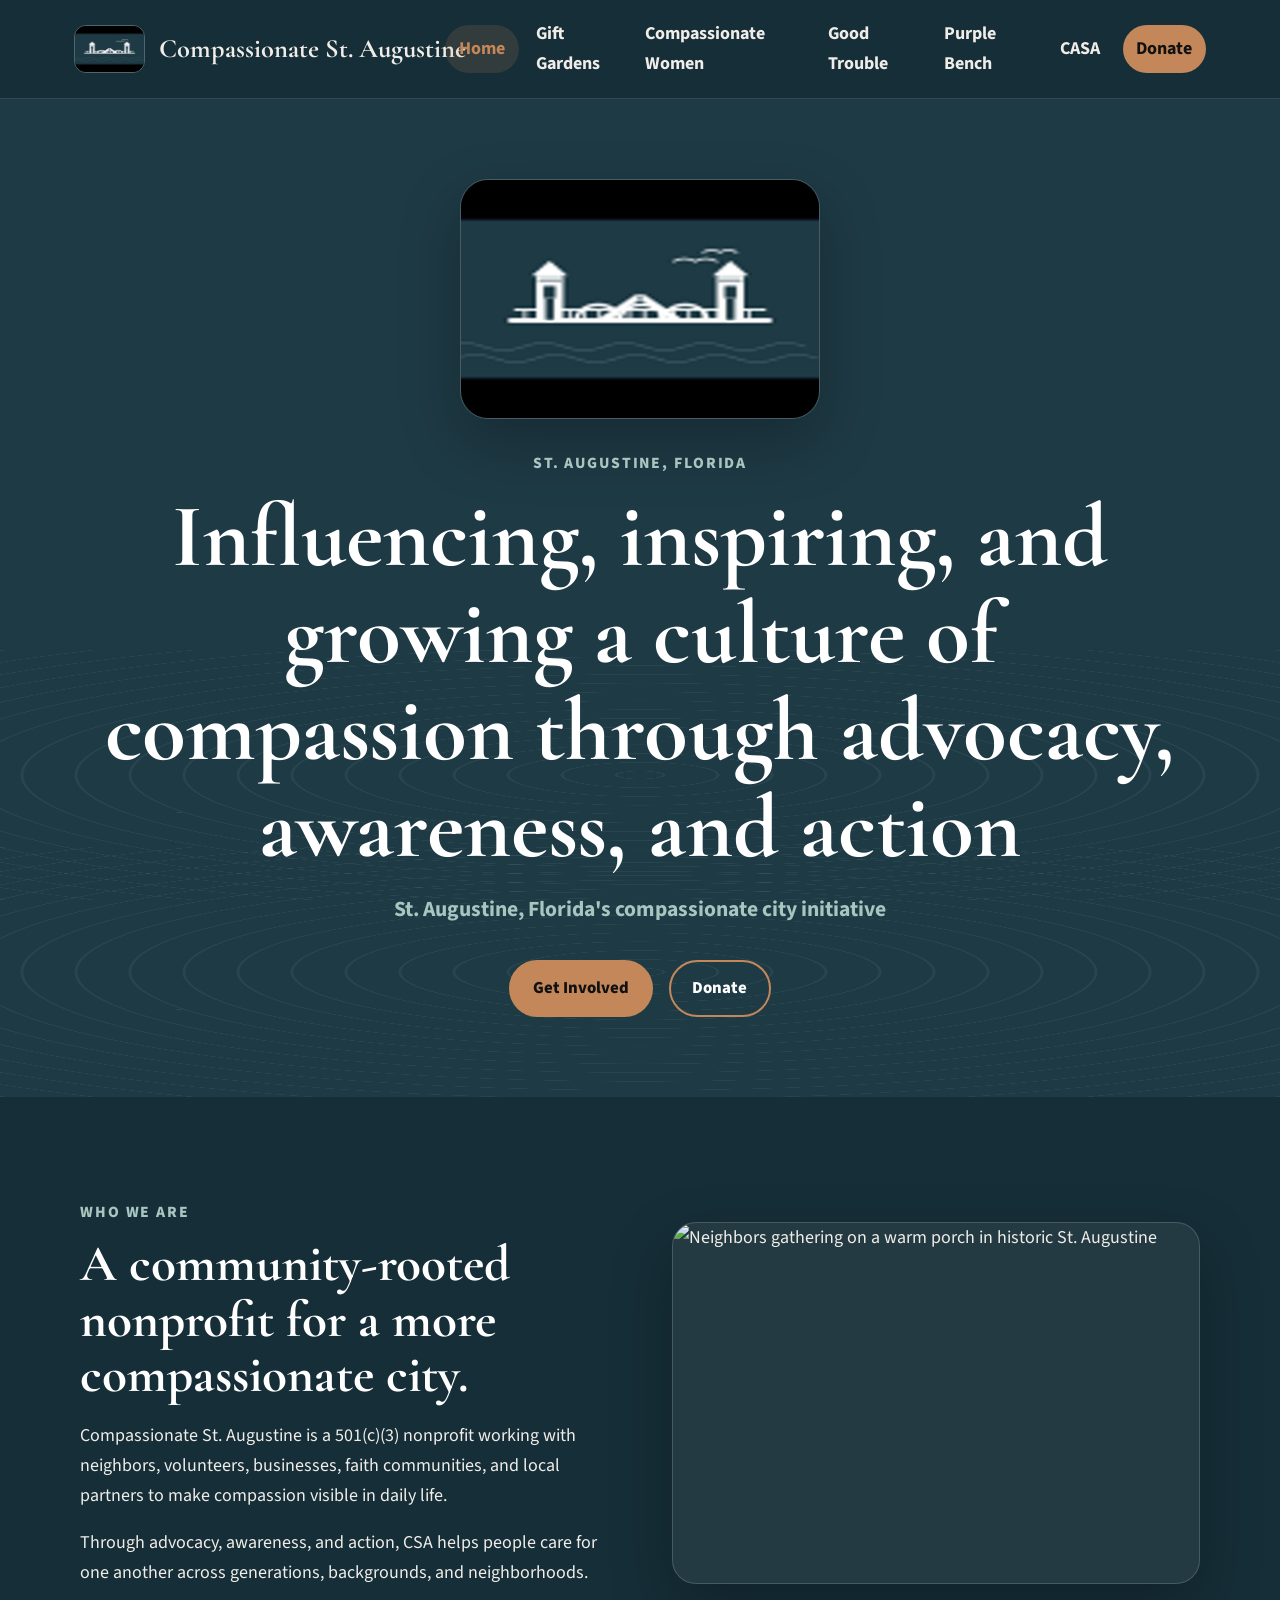
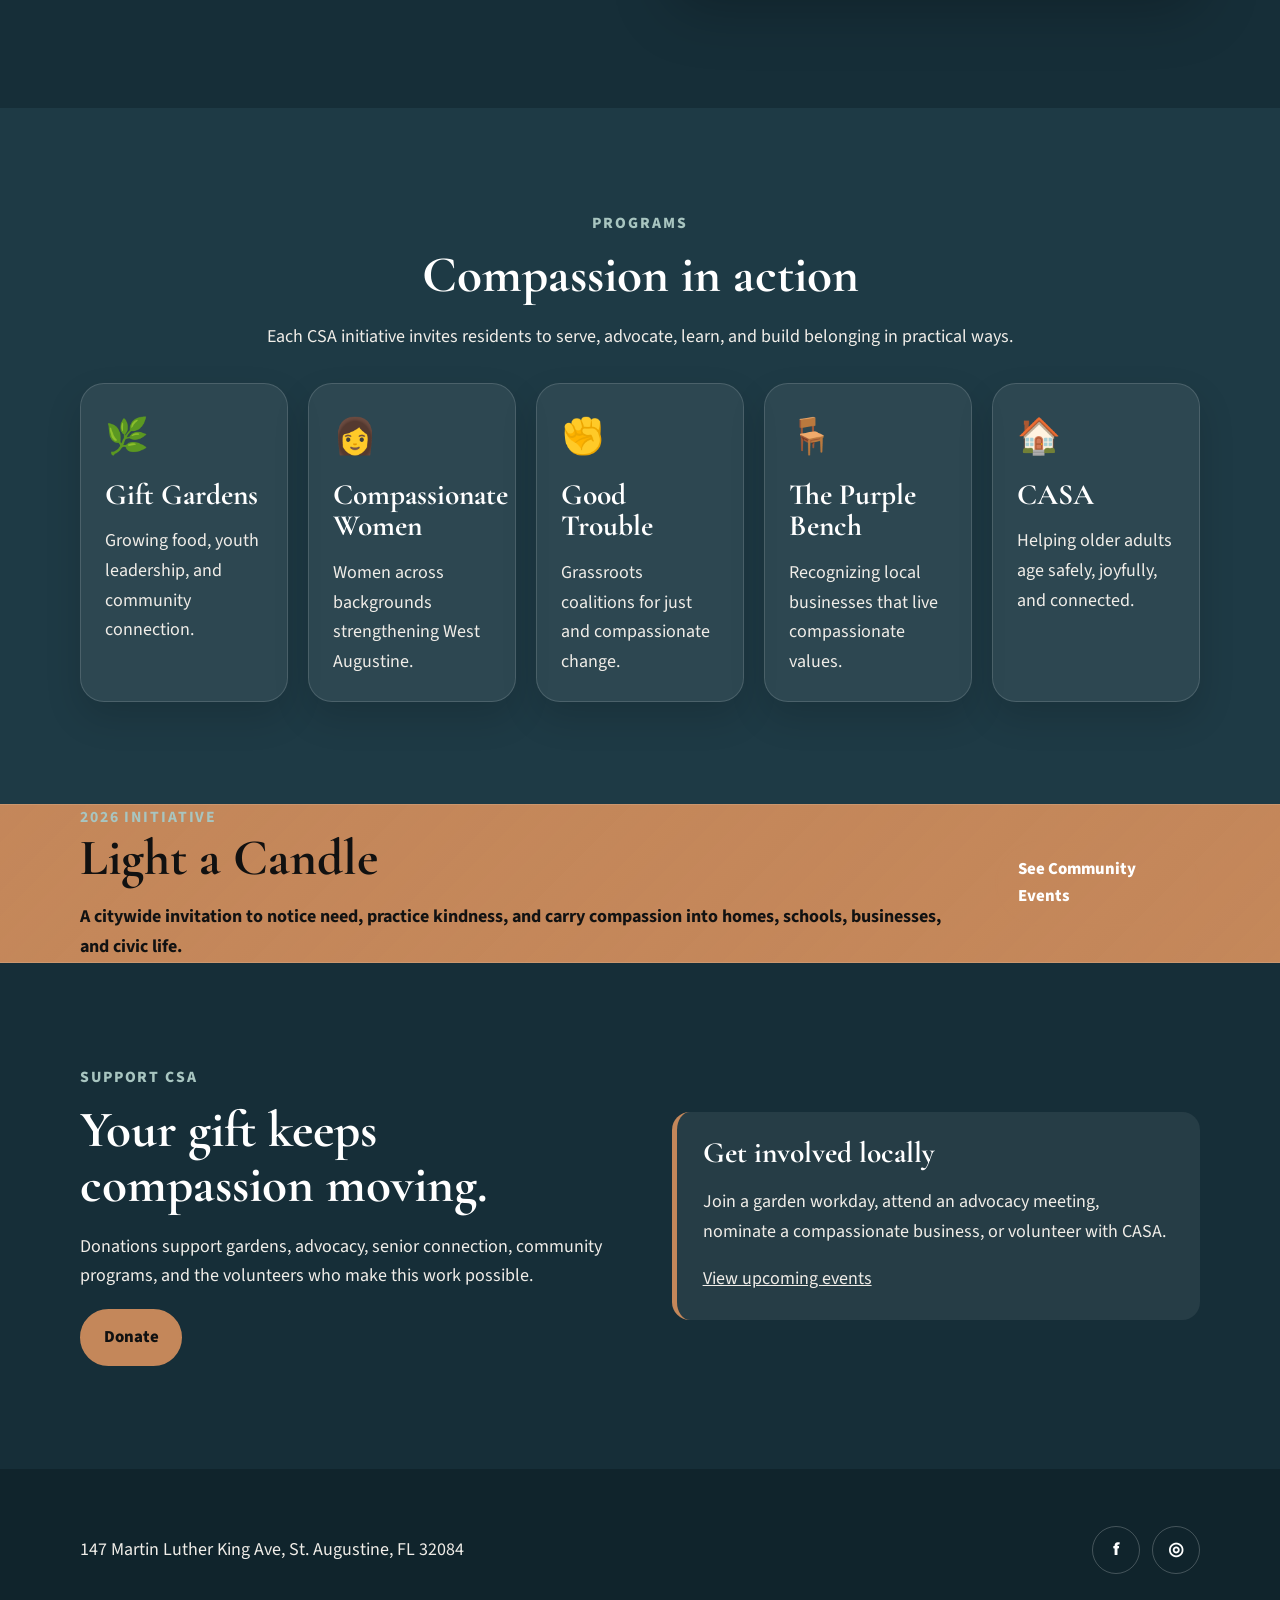
==== commit 6b34ad72: "Merge pull request #1 from sundasfatima0623-cyber/cursor/csa-website-f1a5 Build CSA multi-page stati" ====
--- a/index.html
+++ b/index.html
@@ -3,74 +3,135 @@
 <head>
   <meta charset="UTF-8">
   <meta name="viewport" content="width=device-width, initial-scale=1.0">
-  <title>Compassionate St. Augustine | Growing a Culture of Compassion</title>
-  <meta name="description" content="Compassionate St. Augustine is a 501(c)(3) nonprofit growing a culture of compassion through advocacy, awareness, and action in St. Augustine, Florida.">
-  <link rel="preconnect" href="https://fonts.googleapis.com">
-  <link rel="preconnect" href="https://fonts.gstatic.com" crossorigin>
-  <link href="https://fonts.googleapis.com/css2?family=Cormorant+Garamond:wght@500;600;700&family=Source+Sans+3:wght@400;600;700&display=swap" rel="stylesheet">
+  <meta name="description" content="Compassionate St. Augustine grows a culture of compassion through advocacy, awareness, and action in St. Augustine, Florida.">
+  <title>Compassionate St. Augustine</title>
   <link rel="stylesheet" href="style.css">
-  <script defer src="script.js"></script>
 </head>
-<body data-page="home">
-  <a class="skip-link" href="#main-content">Skip to content</a>
-  <div id="site-header"></div>
-  <main id="main-content">
+<body>
+  <header class="site-header">
+    <nav class="nav" aria-label="Primary navigation">
+      <a class="brand" href="index.html" aria-label="Compassionate St. Augustine home">
+        <img src="assets/logo.jpeg" alt="Compassionate St. Augustine Bridge of Lions logo">
+        <span>Compassionate St. Augustine</span>
+      </a>
+      <button class="nav-toggle" type="button" aria-expanded="false" aria-controls="primary-menu" aria-label="Open navigation menu">
+        <span></span>
+      </button>
+      <ul class="nav-links" id="primary-menu">
+        <li><a class="active" href="index.html" aria-current="page">Home</a></li>
+        <li><a href="gift-gardens.html">Gift Gardens</a></li>
+        <li><a href="compassionate-women.html">Compassionate Women</a></li>
+        <li><a href="good-trouble.html">Good Trouble</a></li>
+        <li><a href="purple-bench.html">Purple Bench</a></li>
+        <li><a href="casa.html">CASA</a></li>
+        <li><a class="donate-link" href="#donate">Donate</a></li>
+      </ul>
+    </nav>
+  </header>
+
+  <main>
     <section class="hero">
-      <div class="container hero-content" data-reveal>
-        <img class="hero-logo" src="assets/logo.jpeg" alt="Compassionate St. Augustine Bridge of Lions logo with birds in flight">
-        <p class="eyebrow">Compassionate St. Augustine</p>
+      <div class="hero-content fade-in" data-animate>
+        <img class="hero-logo" src="assets/logo.jpeg" alt="White Bridge of Lions illustration for Compassionate St. Augustine">
+        <p class="eyebrow">St. Augustine, Florida</p>
         <h1>Influencing, inspiring, and growing a culture of compassion through advocacy, awareness, and action</h1>
-        <p class="hero-subheading">St. Augustine, Florida’s compassionate city initiative</p>
-        <div class="hero-actions" aria-label="Primary calls to action">
-          <a class="button button-primary" href="#programs">Get Involved</a>
-          <a class="button button-secondary" href="mailto:hello@compassionatestaugustine.org?subject=Donate%20to%20CSA">Donate</a>
+        <p class="subheading">St. Augustine, Florida's compassionate city initiative</p>
+        <div class="button-row">
+          <a class="button" href="#programs">Get Involved</a>
+          <a class="button secondary" href="#donate">Donate</a>
         </div>
       </div>
     </section>
-    <section class="section">
-      <div class="container split-layout">
-        <div class="stack" data-reveal>
-          <div class="section-intro">
-            <p class="eyebrow">Who We Are</p>
-            <h2>Neighbors building a more compassionate St. Augustine</h2>
-          </div>
-          <p>Compassionate St. Augustine (CSA) is a 501(c)(3) nonprofit rooted in the belief that a caring city grows through shared responsibility, everyday kindness, and courageous advocacy. We convene residents, nonprofits, businesses, faith leaders, and public partners to strengthen connection across neighborhoods and create practical pathways for people to help one another.</p>
-          <p class="text-muted">From food security and business recognition to women’s leadership, civic action, and aging support, our programs invite the whole community to participate in compassion that is visible, organized, and lasting.</p>
+
+    <section class="section alt" id="about">
+      <div class="section-inner two-column">
+        <div class="fade-in" data-animate>
+          <p class="eyebrow">Who We Are</p>
+          <h2>A community-rooted nonprofit for a more compassionate city.</h2>
+          <p>Compassionate St. Augustine is a 501(c)(3) nonprofit working with neighbors, volunteers, businesses, faith communities, and local partners to make compassion visible in daily life.</p>
+          <p>Through advocacy, awareness, and action, CSA helps people care for one another across generations, backgrounds, and neighborhoods.</p>
         </div>
-        <div class="photo-frame" data-reveal>
-          <img src="https://picsum.photos/900/1100?random=41" alt="Volunteers gathered together in a warm historic Florida community setting">
+        <div class="photo-card fade-in" data-animate>
+          <img src="https://picsum.photos/seed/st-augustine-porch/900/720" alt="Neighbors gathering on a warm porch in historic St. Augustine">
         </div>
       </div>
     </section>
-    <section id="programs" class="section section-alt">
-      <div class="container">
-        <div class="section-intro" data-reveal>
+
+    <section class="section" id="programs">
+      <div class="section-inner">
+        <div class="section-header center fade-in" data-animate>
           <p class="eyebrow">Programs</p>
-          <h2>Compassion that takes many forms</h2>
-          <p class="text-muted">CSA’s initiatives meet people where they are: in gardens, neighborhoods, businesses, public conversations, and homes.</p>
+          <h2>Compassion in action</h2>
+          <p>Each CSA initiative invites residents to serve, advocate, learn, and build belonging in practical ways.</p>
         </div>
-        <div class="grid program-grid">
-          <a class="card program-card" href="gift-gardens.html" data-reveal><span class="card-icon" aria-hidden="true">🌿</span><h3>Gift Gardens</h3><p>Growing fresh food with volunteers and partners to support neighbors experiencing food insecurity.</p></a>
-          <a class="card program-card" href="compassionate-women.html" data-reveal><span class="card-icon" aria-hidden="true">👩</span><h3>Compassionate Women</h3><p>Creating inclusive spaces where women support one another and invest in West Augustine families.</p></a>
-          <a class="card program-card" href="good-trouble.html" data-reveal><span class="card-icon" aria-hidden="true">✊</span><h3>Good Trouble</h3><p>Organizing coalitions and grassroots advocacy to move compassionate change forward.</p></a>
-          <a class="card program-card" href="purple-bench.html" data-reveal><span class="card-icon" aria-hidden="true">🪑</span><h3>The Purple Bench</h3><p>Celebrating St. Augustine businesses that lead with empathy, responsibility, and collaboration.</p></a>
-          <a class="card program-card" href="casa.html" data-reveal><span class="card-icon" aria-hidden="true">🏠</span><h3>CASA</h3><p>Helping older adults age safely, joyfully, and with dignity in the homes and neighborhoods they love.</p></a>
+        <div class="card-grid program-grid">
+          <a class="card fade-in" data-animate href="gift-gardens.html">
+            <span class="icon" aria-hidden="true">🌿</span>
+            <h3>Gift Gardens</h3>
+            <p>Growing food, youth leadership, and community connection.</p>
+          </a>
+          <a class="card fade-in" data-animate href="compassionate-women.html">
+            <span class="icon" aria-hidden="true">👩</span>
+            <h3>Compassionate Women</h3>
+            <p>Women across backgrounds strengthening West Augustine.</p>
+          </a>
+          <a class="card fade-in" data-animate href="good-trouble.html">
+            <span class="icon" aria-hidden="true">✊</span>
+            <h3>Good Trouble</h3>
+            <p>Grassroots coalitions for just and compassionate change.</p>
+          </a>
+          <a class="card fade-in" data-animate href="purple-bench.html">
+            <span class="icon" aria-hidden="true">🪑</span>
+            <h3>The Purple Bench</h3>
+            <p>Recognizing local businesses that live compassionate values.</p>
+          </a>
+          <a class="card fade-in" data-animate href="casa.html">
+            <span class="icon" aria-hidden="true">🏠</span>
+            <h3>CASA</h3>
+            <p>Helping older adults age safely, joyfully, and connected.</p>
+          </a>
         </div>
       </div>
     </section>
-    <section class="section">
-      <div class="container">
-        <div class="banner" data-reveal>
-          <div>
-            <p class="eyebrow">2026 Initiative</p>
-            <h2>Light a Candle</h2>
-            <p class="text-muted">A community-wide invitation to honor compassion in action, remember those we love, and illuminate pathways of hope across St. Augustine.</p>
-          </div>
-          <a class="button button-primary" href="events.html">See Upcoming Gatherings</a>
+
+    <section class="banner ripple" aria-labelledby="candle-title">
+      <div class="section-inner">
+        <div>
+          <p class="eyebrow">2026 Initiative</p>
+          <h2 id="candle-title">Light a Candle</h2>
+          <p>A citywide invitation to notice need, practice kindness, and carry compassion into homes, schools, businesses, and civic life.</p>
+        </div>
+        <a class="button secondary" href="events.html">See Community Events</a>
+      </div>
+    </section>
+
+    <section class="section alt" id="donate">
+      <div class="section-inner two-column">
+        <div class="fade-in" data-animate>
+          <p class="eyebrow">Support CSA</p>
+          <h2>Your gift keeps compassion moving.</h2>
+          <p>Donations support gardens, advocacy, senior connection, community programs, and the volunteers who make this work possible.</p>
+          <a class="button" href="mailto:info@compassionatestaugustine.org?subject=I%20would%20like%20to%20donate">Donate</a>
+        </div>
+        <div class="info-panel fade-in" data-animate>
+          <h3>Get involved locally</h3>
+          <p>Join a garden workday, attend an advocacy meeting, nominate a compassionate business, or volunteer with CASA.</p>
+          <a href="events.html">View upcoming events</a>
         </div>
       </div>
     </section>
   </main>
-  <div id="site-footer"></div>
+
+  <footer class="site-footer">
+    <div class="footer-inner">
+      <p>147 Martin Luther King Ave, St. Augustine, FL 32084</p>
+      <div class="social-links" aria-label="Social media links">
+        <a href="https://www.facebook.com/" aria-label="Facebook">f</a>
+        <a href="https://www.instagram.com/" aria-label="Instagram">◎</a>
+      </div>
+    </div>
+  </footer>
+
+  <script src="script.js"></script>
 </body>
 </html>
--- a/style.css
+++ b/style.css
@@ -1,23 +1,17 @@
+@import url("https://fonts.googleapis.com/css2?family=Cormorant+Garamond:wght@600;700&family=Source+Sans+3:wght@400;600;700&display=swap");
+
 :root {
-  --bg-primary: #1e3a45;
-  --bg-alt: #162e38;
-  --white: #ffffff;
-  --accent-warm: #c4875a;
-  --accent-light: #a8c5c0;
-  --text-dark: #f0ede8;
-  --text-muted: rgba(240, 237, 232, 0.82);
-  --border-soft: rgba(168, 197, 192, 0.22);
-  --shadow-lg: 0 24px 60px rgba(6, 17, 21, 0.28);
-  --shadow-md: 0 14px 30px rgba(6, 17, 21, 0.22);
-  --radius-lg: 28px;
-  --radius-md: 22px;
-  --radius-sm: 16px;
-  --max-width: 1200px;
-}
-
-*,
-*::before,
-*::after {
+  --primary: #1E3A45;
+  --white: #FFFFFF;
+  --accent-warm: #C4875A;
+  --accent-light: #A8C5C0;
+  --text-on-dark: #F0EDE8;
+  --alternate: #162E38;
+  --shadow: 0 24px 60px rgba(0, 0, 0, 0.25);
+  --radius: 24px;
+}
+
+* {
   box-sizing: border-box;
 }
 
@@ -27,38 +21,15 @@
 
 body {
   margin: 0;
-  font-family: "Source Sans 3", sans-serif;
+  background: var(--primary);
+  color: var(--text-on-dark);
+  font-family: "Source Sans 3", Arial, sans-serif;
   font-size: 18px;
-  line-height: 1.7;
-  color: var(--text-dark);
-  background:
-    radial-gradient(circle at top left, rgba(196, 135, 90, 0.14), transparent 28%),
-    radial-gradient(circle at top right, rgba(168, 197, 192, 0.1), transparent 22%),
-    linear-gradient(180deg, var(--bg-primary) 0%, var(--bg-alt) 100%);
-  min-height: 100vh;
-}
-
-body::before {
-  content: "";
-  position: fixed;
-  inset: 0;
-  pointer-events: none;
-  background:
-    linear-gradient(
-      115deg,
-      transparent 0%,
-      transparent 46%,
-      rgba(255, 255, 255, 0.035) 47%,
-      transparent 48%,
-      transparent 100%
-    ),
-    repeating-radial-gradient(
-      circle at 50% -20%,
-      rgba(168, 197, 192, 0.05) 0 6px,
-      transparent 6px 24px
-    );
-  opacity: 0.7;
-  z-index: -1;
+  line-height: 1.65;
+}
+
+body.nav-open {
+  overflow: hidden;
 }
 
 img {
@@ -70,528 +41,504 @@
   color: inherit;
 }
 
-p {
-  margin-top: 0;
-}
-
-h1,
-h2,
-h3,
-h4 {
-  margin: 0 0 0.8rem;
-  font-family: "Cormorant Garamond", serif;
-  line-height: 1.1;
-  letter-spacing: 0.01em;
-}
-
-h1 {
-  font-size: clamp(3rem, 8vw, 5.2rem);
-}
-
-h2 {
-  font-size: clamp(2.3rem, 5vw, 3.6rem);
-}
-
-h3 {
-  font-size: clamp(1.6rem, 3vw, 2.15rem);
-}
-
-.skip-link {
-  position: absolute;
-  top: -200px;
-  left: 1rem;
-  z-index: 2000;
-  padding: 0.85rem 1rem;
-  border-radius: 999px;
-  background: var(--white);
-  color: var(--bg-alt);
-  font-weight: 700;
-  transition: top 0.2s ease;
-}
-
-.skip-link:focus {
-  top: 1rem;
-}
-
-.container {
-  width: min(calc(100% - 2.5rem), var(--max-width));
-  margin: 0 auto;
-}
-
-.section {
-  padding: clamp(3.5rem, 8vw, 6rem) 0;
-  position: relative;
-}
-
-.section-alt {
-  background: rgba(10, 21, 26, 0.18);
-}
-
-.section-intro {
-  max-width: 760px;
-  margin-bottom: 2rem;
-}
-
-.eyebrow {
-  margin-bottom: 0.75rem;
-  text-transform: uppercase;
-  letter-spacing: 0.18em;
-  font-size: 0.88rem;
-  font-weight: 700;
-  color: var(--accent-light);
-}
-
-.lead {
-  max-width: 860px;
-  margin: 0 auto;
-  font-size: 1.18rem;
-  color: var(--text-muted);
-}
-
-.text-muted {
-  color: var(--text-muted);
+a:focus-visible,
+button:focus-visible {
+  outline: 3px solid var(--accent-light);
+  outline-offset: 4px;
 }
 
 .site-header {
   position: sticky;
   top: 0;
-  z-index: 1500;
-  backdrop-filter: blur(16px);
-  background: rgba(22, 46, 56, 0.92);
-  border-bottom: 1px solid rgba(255, 255, 255, 0.08);
-}
-
-.nav-inner {
+  z-index: 20;
+  border-bottom: 1px solid rgba(255, 255, 255, 0.12);
+  background: rgba(22, 46, 56, 0.94);
+  backdrop-filter: blur(14px);
+}
+
+.nav {
   display: flex;
   align-items: center;
   justify-content: space-between;
-  gap: 1.5rem;
-  min-height: 88px;
+  gap: 1.25rem;
+  max-width: 1180px;
+  min-height: 84px;
+  margin: 0 auto;
+  padding: 0.75rem 1.5rem;
 }
 
 .brand {
   display: inline-flex;
   align-items: center;
-  gap: 0.95rem;
+  gap: 0.85rem;
+  min-width: 0;
   text-decoration: none;
 }
 
-.brand-mark {
-  width: 66px;
-  height: 66px;
-  border-radius: 20px;
-  object-fit: contain;
-  padding: 0.2rem;
-  background: rgba(255, 255, 255, 0.12);
-  border: 1px solid rgba(255, 255, 255, 0.16);
-  box-shadow: var(--shadow-md);
-}
-
-.brand-copy {
-  display: grid;
-  gap: 0.05rem;
-}
-
-.brand-name {
-  font-family: "Cormorant Garamond", serif;
-  font-size: 1.7rem;
+.brand img {
+  width: 72px;
+  height: 48px;
+  border: 1px solid rgba(255, 255, 255, 0.26);
+  border-radius: 12px;
+  object-fit: cover;
+}
+
+.brand span {
+  font-family: "Cormorant Garamond", Georgia, serif;
+  font-size: clamp(1.25rem, 2.2vw, 1.65rem);
   font-weight: 700;
-}
-
-.brand-tag {
-  font-size: 0.92rem;
-  color: var(--accent-light);
+  line-height: 1;
+  white-space: nowrap;
 }
 
 .nav-toggle {
   display: none;
-  align-items: center;
-  justify-content: center;
-  width: 52px;
-  height: 52px;
-  border: 1px solid rgba(255, 255, 255, 0.14);
-  border-radius: 16px;
-  background: rgba(255, 255, 255, 0.06);
-  color: var(--text-dark);
+  min-width: 52px;
+  min-height: 52px;
+  border: 1px solid rgba(255, 255, 255, 0.24);
+  border-radius: 999px;
+  background: transparent;
+  color: var(--white);
   cursor: pointer;
 }
 
-.nav-toggle:focus-visible,
-.nav-link:focus-visible,
-.button:focus-visible,
-.social-link:focus-visible {
-  outline: 3px solid var(--accent-light);
-  outline-offset: 3px;
-}
-
-.hamburger {
-  display: inline-grid;
-  gap: 5px;
-}
-
-.hamburger span {
-  width: 20px;
+.nav-toggle span,
+.nav-toggle::before,
+.nav-toggle::after {
+  display: block;
+  width: 24px;
   height: 2px;
+  margin: 5px auto;
+  background: currentColor;
+  content: "";
+  transition: transform 180ms ease, opacity 180ms ease;
+}
+
+.nav-open .nav-toggle span {
+  opacity: 0;
+}
+
+.nav-open .nav-toggle::before {
+  transform: translateY(7px) rotate(45deg);
+}
+
+.nav-open .nav-toggle::after {
+  transform: translateY(-7px) rotate(-45deg);
+}
+
+.nav-links {
+  display: flex;
+  align-items: center;
+  justify-content: flex-end;
+  gap: 0.25rem;
+  margin: 0;
+  padding: 0;
+  list-style: none;
+}
+
+.nav-links a {
+  display: inline-flex;
+  align-items: center;
+  min-height: 48px;
+  padding: 0.45rem 0.85rem;
   border-radius: 999px;
-  background: currentColor;
-}
-
-.nav-menu {
-  display: flex;
-  align-items: center;
-  gap: 0.35rem;
-}
-
-.nav-link {
-  display: inline-flex;
-  align-items: center;
-  justify-content: center;
-  min-height: 48px;
-  padding: 0.8rem 1rem;
-  border-radius: 999px;
+  color: var(--text-on-dark);
+  font-weight: 700;
   text-decoration: none;
-  font-weight: 600;
-  color: var(--text-muted);
-  transition:
-    background 0.2s ease,
-    color 0.2s ease,
-    transform 0.2s ease;
-}
-
-.nav-link:hover {
+  transition: background 180ms ease, color 180ms ease;
+}
+
+.nav-links a:hover,
+.nav-links a.active {
+  background: rgba(196, 135, 90, 0.16);
+  color: var(--accent-warm);
+}
+
+.nav-links a.donate-link {
+  margin-left: 0.35rem;
+  background: var(--accent-warm);
+  color: #111;
+}
+
+.nav-links a.donate-link:hover,
+.nav-links a.donate-link.active {
+  background: var(--accent-light);
+  color: #10242c;
+}
+
+.hero,
+.page-hero {
+  position: relative;
+  overflow: hidden;
+  isolation: isolate;
+}
+
+.hero::before,
+.page-hero::before,
+.ripple::before {
+  position: absolute;
+  inset: auto -10% 0;
+  z-index: -1;
+  height: 250px;
+  background:
+    radial-gradient(ellipse at 20% 65%, rgba(168, 197, 192, 0.22) 0 2px, transparent 3px),
+    repeating-radial-gradient(ellipse at center, transparent 0 22px, rgba(168, 197, 192, 0.13) 23px 25px, transparent 26px 54px);
+  opacity: 0.6;
+  content: "";
+}
+
+.hero {
+  min-height: calc(100vh - 84px);
+  display: grid;
+  place-items: center;
+  padding: 5rem 1.5rem;
+  text-align: center;
+}
+
+.hero-content,
+.page-hero-content,
+.section-inner {
+  width: min(1120px, calc(100% - 2rem));
+  margin: 0 auto;
+}
+
+.hero-logo {
+  width: min(360px, 76vw);
+  margin: 0 auto 2rem;
+  border: 1px solid rgba(255, 255, 255, 0.18);
+  border-radius: 28px;
+  box-shadow: var(--shadow);
+}
+
+h1,
+h2,
+h3 {
+  margin: 0 0 1rem;
   color: var(--white);
-  background: rgba(255, 255, 255, 0.08);
-  transform: translateY(-1px);
-}
-
-.nav-link.active {
-  color: var(--white);
-  background: rgba(196, 135, 90, 0.2);
-  box-shadow: inset 0 0 0 1px rgba(196, 135, 90, 0.45);
-}
-
-.nav-link.nav-link-accent {
-  background: var(--accent-warm);
-  color: var(--white);
-}
-
-.nav-link.nav-link-accent:hover {
-  background: #d39669;
-}
-
-.hero {
-  position: relative;
-  padding: clamp(5rem, 10vw, 7rem) 0 clamp(4rem, 8vw, 5rem);
-  overflow: hidden;
-}
-
-.hero::after {
-  content: "";
-  position: absolute;
-  inset: auto 0 0;
-  height: 140px;
-  background:
-    radial-gradient(circle at 20% 100%, rgba(255, 255, 255, 0.08), transparent 32%),
-    radial-gradient(circle at 50% 100%, rgba(168, 197, 192, 0.15), transparent 30%),
-    radial-gradient(circle at 80% 100%, rgba(255, 255, 255, 0.07), transparent 32%);
-  opacity: 0.9;
-}
-
-.hero-content {
-  position: relative;
-  z-index: 1;
-  text-align: center;
-}
-
-.hero-logo {
-  width: min(240px, 42vw);
+  font-family: "Cormorant Garamond", Georgia, serif;
+  font-weight: 700;
+  line-height: 1.08;
+}
+
+h1 {
+  font-size: clamp(2.75rem, 7vw, 6rem);
+}
+
+h2 {
+  font-size: clamp(2.15rem, 4vw, 3.6rem);
+}
+
+h3 {
+  font-size: clamp(1.45rem, 2.3vw, 2rem);
+}
+
+.eyebrow {
+  margin: 0 0 0.75rem;
+  color: var(--accent-light);
+  font-size: 0.98rem;
+  font-weight: 800;
+  letter-spacing: 0.12em;
+  text-transform: uppercase;
+}
+
+.lead {
+  max-width: 820px;
   margin: 0 auto 1.5rem;
-  padding: 1rem;
-  border-radius: 34px;
-  background: rgba(255, 255, 255, 0.08);
-  border: 1px solid rgba(255, 255, 255, 0.14);
-  box-shadow: var(--shadow-lg);
-}
-
-.hero-subheading {
-  margin: 1.25rem auto 0;
-  max-width: 780px;
+  font-size: clamp(1.2rem, 2.1vw, 1.55rem);
+}
+
+.subheading {
+  margin: 0 auto 2rem;
   color: var(--accent-light);
-  font-size: 1.15rem;
-}
-
-.hero-actions,
-.button-group {
+  font-size: clamp(1.1rem, 2vw, 1.35rem);
+  font-weight: 700;
+}
+
+.button-row {
   display: flex;
   flex-wrap: wrap;
   justify-content: center;
   gap: 1rem;
-  margin-top: 2rem;
-}
-
-.page-hero .hero-content {
-  text-align: left;
-  max-width: 820px;
 }
 
 .button {
   display: inline-flex;
   align-items: center;
   justify-content: center;
-  gap: 0.55rem;
   min-height: 52px;
-  padding: 0.8rem 1.45rem;
+  padding: 0.8rem 1.35rem;
+  border: 2px solid var(--accent-warm);
   border-radius: 999px;
-  border: 1px solid transparent;
+  background: var(--accent-warm);
+  color: #111;
+  font-size: 1.05rem;
+  font-weight: 800;
   text-decoration: none;
-  font-weight: 700;
-  transition:
-    transform 0.2s ease,
-    background 0.2s ease,
-    color 0.2s ease,
-    border-color 0.2s ease;
+  transition: transform 180ms ease, background 180ms ease, border-color 180ms ease;
 }
 
 .button:hover {
   transform: translateY(-2px);
-}
-
-.button-primary {
-  background: var(--accent-warm);
+  background: #d49769;
+  border-color: #d49769;
+}
+
+.button.secondary {
+  background: transparent;
   color: var(--white);
-  box-shadow: 0 12px 30px rgba(196, 135, 90, 0.22);
-}
-
-.button-primary:hover {
-  background: #d49669;
-}
-
-.button-secondary {
+}
+
+.button.secondary:hover {
+  background: rgba(196, 135, 90, 0.14);
+}
+
+.section {
+  position: relative;
+  padding: clamp(4rem, 8vw, 7rem) 0;
+}
+
+.section.alt {
+  background: var(--alternate);
+}
+
+.section-header {
+  max-width: 780px;
+  margin-bottom: 2rem;
+}
+
+.section-header.center {
+  margin-inline: auto;
+  text-align: center;
+}
+
+.two-column {
+  display: grid;
+  grid-template-columns: 1fr 1fr;
+  gap: clamp(2rem, 5vw, 4rem);
+  align-items: center;
+}
+
+.photo-card {
+  overflow: hidden;
+  min-height: 360px;
+  border: 1px solid rgba(255, 255, 255, 0.16);
+  border-radius: var(--radius);
   background: rgba(255, 255, 255, 0.06);
-  border-color: rgba(168, 197, 192, 0.34);
-  color: var(--white);
-}
-
-.button-secondary:hover {
-  background: rgba(255, 255, 255, 0.12);
-}
-
-.split-layout {
-  display: grid;
-  grid-template-columns: 1.1fr 0.9fr;
-  gap: 2rem;
-  align-items: center;
-}
-
-.stack {
-  display: grid;
-  gap: 1rem;
-}
-
-.grid {
-  display: grid;
-  gap: 1.4rem;
-}
-
-.grid-2 {
-  grid-template-columns: repeat(2, minmax(0, 1fr));
-}
-
-.grid-3 {
-  grid-template-columns: repeat(3, minmax(0, 1fr));
-}
-
-.program-grid {
-  grid-template-columns: repeat(auto-fit, minmax(220px, 1fr));
-}
-
-.card {
-  padding: 1.6rem;
-  border-radius: var(--radius-md);
-  background: rgba(255, 255, 255, 0.05);
-  border: 1px solid var(--border-soft);
-  box-shadow: var(--shadow-md);
-}
-
-.card p:last-child,
-.card ul:last-child {
-  margin-bottom: 0;
-}
-
-.program-card {
-  display: block;
-  height: 100%;
-  text-decoration: none;
-  transition:
-    transform 0.2s ease,
-    border-color 0.2s ease,
-    background 0.2s ease;
-}
-
-.program-card:hover {
-  transform: translateY(-4px);
-  border-color: rgba(196, 135, 90, 0.42);
-  background: rgba(255, 255, 255, 0.08);
-}
-
-.card-icon {
-  display: inline-flex;
-  align-items: center;
-  justify-content: center;
-  width: 62px;
-  height: 62px;
-  margin-bottom: 1rem;
-  border-radius: 50%;
-  background: rgba(168, 197, 192, 0.14);
-  font-size: 1.7rem;
-}
-
-.location-list,
-.impact-list {
-  list-style: none;
-  margin: 0;
-  padding: 0;
-  display: grid;
-  gap: 1rem;
-}
-
-.location-list li,
-.impact-list li {
-  padding: 1rem 1.1rem;
-  border-left: 4px solid var(--accent-warm);
-  border-radius: 0 18px 18px 0;
-  background: rgba(255, 255, 255, 0.06);
-}
-
-.location-list strong,
-.impact-list strong {
-  display: block;
-  color: var(--white);
-}
-
-.banner,
-.cta-panel {
-  padding: clamp(1.8rem, 4vw, 2.6rem);
-  border-radius: var(--radius-lg);
-  border: 1px solid rgba(196, 135, 90, 0.28);
-  background:
-    linear-gradient(135deg, rgba(196, 135, 90, 0.2), rgba(22, 46, 56, 0.96)),
-    rgba(255, 255, 255, 0.04);
-  box-shadow: var(--shadow-lg);
-}
-
-.banner {
-  display: flex;
-  align-items: center;
-  justify-content: space-between;
-  flex-wrap: wrap;
-  gap: 1.5rem;
-}
-
-.photo-frame {
-  min-height: 360px;
-  border-radius: var(--radius-lg);
-  overflow: hidden;
-  position: relative;
-  box-shadow: var(--shadow-lg);
-  background: linear-gradient(160deg, rgba(168, 197, 192, 0.15), rgba(255, 255, 255, 0.04));
-}
-
-.photo-frame img {
+  box-shadow: var(--shadow);
+}
+
+.photo-card img {
   width: 100%;
   height: 100%;
+  min-height: 360px;
   object-fit: cover;
-  opacity: 0.78;
-}
-
-.photo-frame::after {
-  content: "";
+}
+
+.card-grid {
+  display: grid;
+  grid-template-columns: repeat(3, minmax(0, 1fr));
+  gap: 1.25rem;
+}
+
+.program-grid {
+  grid-template-columns: repeat(5, minmax(0, 1fr));
+}
+
+.card {
+  display: block;
+  min-height: 100%;
+  padding: 1.5rem;
+  border: 1px solid rgba(255, 255, 255, 0.14);
+  border-radius: var(--radius);
+  background: rgba(255, 255, 255, 0.065);
+  color: var(--text-on-dark);
+  text-decoration: none;
+  box-shadow: 0 16px 36px rgba(0, 0, 0, 0.14);
+  transition: transform 180ms ease, border-color 180ms ease, background 180ms ease;
+}
+
+.card:hover {
+  transform: translateY(-4px);
+  border-color: rgba(196, 135, 90, 0.75);
+  background: rgba(255, 255, 255, 0.1);
+}
+
+.card .icon,
+.stat-card .icon {
+  display: block;
+  margin-bottom: 0.75rem;
+  font-size: 2.2rem;
+}
+
+.card p,
+.stat-card p {
+  margin: 0;
+}
+
+.banner {
+  border-block: 1px solid rgba(255, 255, 255, 0.12);
+  background:
+    linear-gradient(135deg, rgba(196, 135, 90, 0.95), rgba(196, 135, 90, 0.72)),
+    var(--accent-warm);
+  color: #121212;
+}
+
+.banner .section-inner {
+  display: flex;
+  align-items: center;
+  justify-content: space-between;
+  gap: 2rem;
+}
+
+.banner h2,
+.banner h3 {
+  color: #111;
+}
+
+.banner p {
+  margin: 0;
+  font-weight: 700;
+}
+
+.page-hero {
+  padding: clamp(5rem, 10vw, 8rem) 0;
+  background:
+    linear-gradient(rgba(30, 58, 69, 0.76), rgba(30, 58, 69, 0.92)),
+    var(--hero-image, url("https://picsum.photos/seed/st-augustine/1600/900")) center / cover;
+}
+
+.page-hero-content {
+  max-width: 980px;
+}
+
+.page-hero .lead {
+  margin-left: 0;
+}
+
+.list {
+  display: grid;
+  gap: 0.85rem;
+  margin: 1.5rem 0 0;
+  padding: 0;
+  list-style: none;
+}
+
+.list li {
+  padding-left: 1.8rem;
+  position: relative;
+}
+
+.list li::before {
   position: absolute;
-  inset: 1rem;
-  border-radius: 22px;
-  border: 1px solid rgba(255, 255, 255, 0.18);
+  left: 0;
+  color: var(--accent-warm);
+  content: "•";
+  font-size: 1.5rem;
+  line-height: 1;
+}
+
+.info-panel {
+  padding: 1.6rem;
+  border-left: 5px solid var(--accent-warm);
+  border-radius: 18px;
+  background: rgba(255, 255, 255, 0.07);
 }
 
 .stat-grid {
-  grid-template-columns: repeat(auto-fit, minmax(190px, 1fr));
+  display: grid;
+  grid-template-columns: repeat(3, minmax(0, 1fr));
+  gap: 1.25rem;
+  margin-top: 2rem;
 }
 
 .stat-card {
+  padding: 1.7rem;
+  border: 1px solid rgba(168, 197, 192, 0.34);
+  border-radius: var(--radius);
+  background: rgba(22, 46, 56, 0.8);
   text-align: center;
 }
 
-.stat-value {
-  display: block;
-  margin-bottom: 0.6rem;
-  font-size: 2.2rem;
-}
-
-.pill {
-  display: inline-flex;
-  align-items: center;
-  gap: 0.45rem;
-  margin-bottom: 0.85rem;
-  padding: 0.4rem 0.8rem;
-  border-radius: 999px;
-  background: rgba(168, 197, 192, 0.14);
+.event-list {
+  display: grid;
+  gap: 1.25rem;
+}
+
+.event {
+  display: grid;
+  grid-template-columns: minmax(120px, 180px) 1fr auto;
+  gap: 1.25rem;
+  align-items: center;
+  padding: 1.5rem;
+  border: 1px solid rgba(255, 255, 255, 0.14);
+  border-radius: var(--radius);
+  background: rgba(255, 255, 255, 0.065);
+}
+
+.event-date {
   color: var(--accent-light);
-  font-size: 0.95rem;
-  font-weight: 700;
-}
-
-.event-card {
-  display: grid;
-  gap: 1rem;
-  height: 100%;
-}
-
-.event-meta {
+  font-weight: 800;
+  text-transform: uppercase;
+}
+
+.event h3 {
+  margin-bottom: 0.35rem;
+}
+
+.event-time {
+  color: var(--white);
+  font-weight: 800;
+}
+
+.event p {
+  margin: 0.2rem 0;
+}
+
+.event .button {
+  white-space: nowrap;
+}
+
+.donor-tier {
+  border-top: 4px solid var(--accent-warm);
+}
+
+.warm-note {
+  padding: 1.25rem;
+  border: 1px solid rgba(196, 135, 90, 0.4);
+  border-radius: 18px;
+  background: rgba(196, 135, 90, 0.12);
+}
+
+.list-inline {
   display: flex;
   flex-wrap: wrap;
-  gap: 0.6rem;
-}
-
-.event-meta span {
-  padding: 0.45rem 0.8rem;
+  gap: 0.75rem;
+  margin: 1rem 0 0;
+  padding: 0;
+  list-style: none;
+}
+
+.list-inline li {
+  padding: 0.55rem 0.85rem;
+  border: 1px solid rgba(168, 197, 192, 0.32);
   border-radius: 999px;
-  background: rgba(255, 255, 255, 0.08);
-  color: var(--accent-light);
-  font-size: 0.95rem;
-  font-weight: 600;
+  color: var(--white);
+  font-weight: 700;
 }
 
 .site-footer {
-  padding: 2.25rem 0 2.5rem;
-  background: rgba(10, 21, 26, 0.42);
-  border-top: 1px solid rgba(255, 255, 255, 0.08);
+  padding: 3rem 1.5rem;
+  background: #10242c;
+  color: var(--text-on-dark);
 }
 
 .footer-inner {
   display: flex;
-  flex-wrap: wrap;
+  align-items: center;
+  justify-content: space-between;
   gap: 1.5rem;
-  align-items: center;
-  justify-content: space-between;
-}
-
-.footer-copy {
-  display: grid;
-  gap: 0.35rem;
-}
-
-.footer-links {
-  display: flex;
-  flex-wrap: wrap;
-  gap: 0.75rem 1rem;
-}
-
-.footer-links a {
-  color: var(--text-muted);
-  text-decoration: none;
-}
-
-.footer-links a:hover {
-  color: var(--white);
+  width: min(1120px, 100%);
+  margin: 0 auto;
 }
 
 .social-links {
@@ -599,106 +546,122 @@
   gap: 0.75rem;
 }
 
-.social-link {
+.social-links a {
   display: inline-flex;
   align-items: center;
   justify-content: center;
   width: 48px;
   height: 48px;
+  border: 1px solid rgba(255, 255, 255, 0.22);
   border-radius: 50%;
-  background: rgba(255, 255, 255, 0.06);
-  border: 1px solid rgba(255, 255, 255, 0.12);
   color: var(--white);
-}
-
-.social-link:hover {
-  background: rgba(196, 135, 90, 0.18);
-}
-
-[data-reveal] {
+  font-weight: 800;
+  text-decoration: none;
+}
+
+.social-links a:hover {
+  background: var(--accent-warm);
+  color: #111;
+}
+
+.fade-in {
   opacity: 0;
   transform: translateY(24px);
-  transition:
-    opacity 0.7s ease,
-    transform 0.7s ease;
-}
-
-[data-reveal].revealed {
+  transition: opacity 700ms ease, transform 700ms ease;
+}
+
+.fade-in.visible {
   opacity: 1;
   transform: translateY(0);
 }
 
-@media (max-width: 980px) {
-  .split-layout,
-  .grid-3,
-  .grid-2 {
-    grid-template-columns: 1fr;
-  }
-
-  .page-hero .hero-content {
-    text-align: center;
+@media (prefers-reduced-motion: reduce) {
+  *,
+  *::before,
+  *::after {
+    scroll-behavior: auto !important;
+    transition: none !important;
+  }
+
+  .fade-in {
+    opacity: 1;
+    transform: none;
+  }
+}
+
+@media (max-width: 1080px) {
+  .program-grid,
+  .card-grid {
+    grid-template-columns: repeat(2, minmax(0, 1fr));
   }
 }
 
 @media (max-width: 900px) {
   .nav-toggle {
-    display: inline-flex;
-  }
-
-  .nav-menu {
-    position: absolute;
-    top: calc(100% + 0.75rem);
-    right: 1.25rem;
-    left: 1.25rem;
+    display: inline-block;
+  }
+
+  .nav-links {
+    position: fixed;
+    inset: 84px 0 auto;
     display: none;
     flex-direction: column;
     align-items: stretch;
-    padding: 1rem;
-    border-radius: 24px;
-    background: rgba(22, 46, 56, 0.98);
-    border: 1px solid rgba(255, 255, 255, 0.08);
-    box-shadow: var(--shadow-lg);
-  }
-
-  .nav-menu.open {
+    padding: 1rem 1.5rem 2rem;
+    background: rgba(22, 46, 56, 0.985);
+    box-shadow: 0 28px 40px rgba(0, 0, 0, 0.26);
+  }
+
+  .nav-open .nav-links {
     display: flex;
   }
 
-  .nav-link {
-    justify-content: flex-start;
+  .nav-links a {
+    justify-content: center;
+  }
+
+  .nav-links a.donate-link {
+    margin-left: 0;
+  }
+
+  .two-column,
+  .stat-grid,
+  .event,
+  .footer-inner {
+    grid-template-columns: 1fr;
+  }
+
+  .banner .section-inner,
+  .footer-inner {
+    flex-direction: column;
+    align-items: flex-start;
+  }
+
+  .event {
+    align-items: start;
+  }
+}
+
+@media (max-width: 640px) {
+  .nav {
+    padding-inline: 1rem;
+  }
+
+  .brand span {
+    white-space: normal;
+  }
+
+  .program-grid,
+  .card-grid {
+    grid-template-columns: 1fr;
+  }
+
+  .button-row {
+    align-items: stretch;
+    flex-direction: column;
+  }
+
+  .button {
     width: 100%;
   }
 }
-
-@media (max-width: 640px) {
-  body {
-    font-size: 18px;
-  }
-
-  .container {
-    width: min(calc(100% - 1.5rem), var(--max-width));
-  }
-
-  .brand-name {
-    font-size: 1.45rem;
-  }
-
-  .brand-tag {
-    font-size: 0.82rem;
-  }
-
-  .brand-mark {
-    width: 58px;
-    height: 58px;
-  }
-
-  .hero {
-    padding-top: 4.5rem;
-  }
-
-  .banner,
-  .cta-panel,
-  .card {
-    padding: 1.35rem;
-  }
-}
